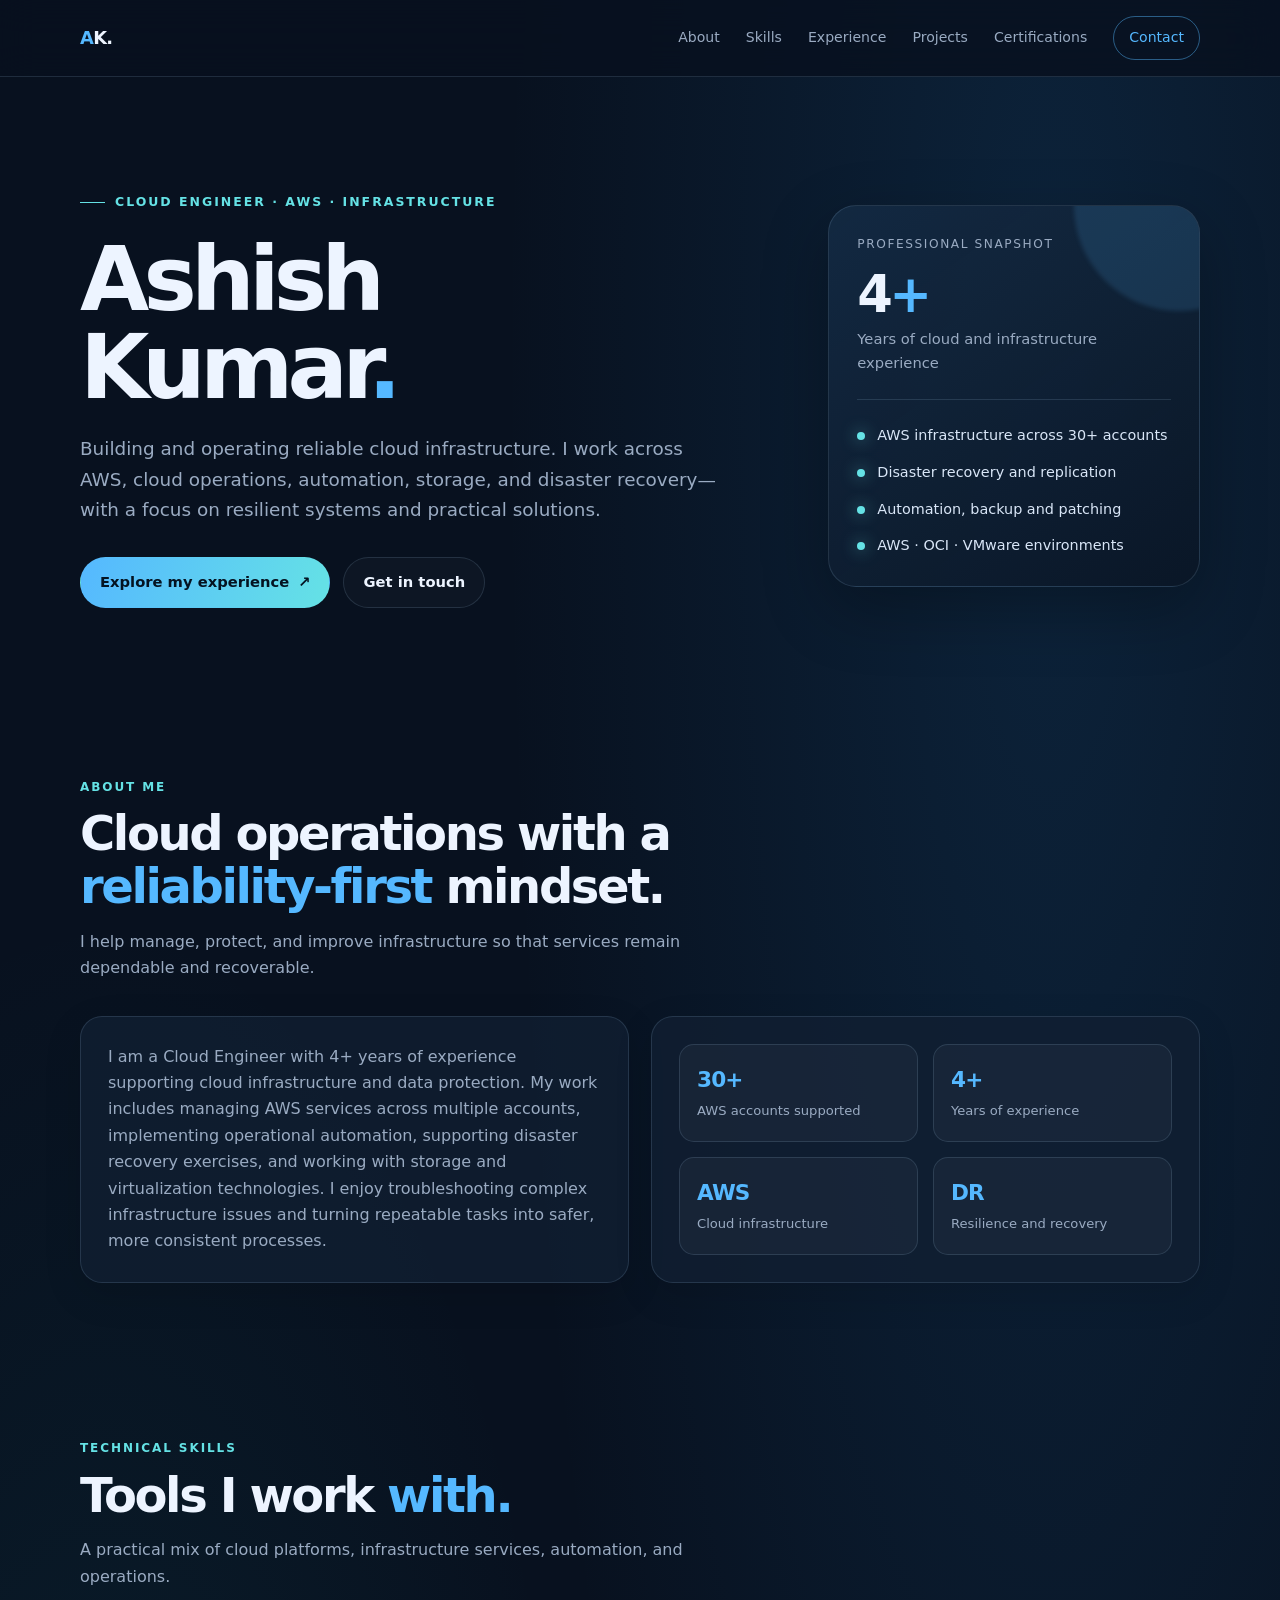
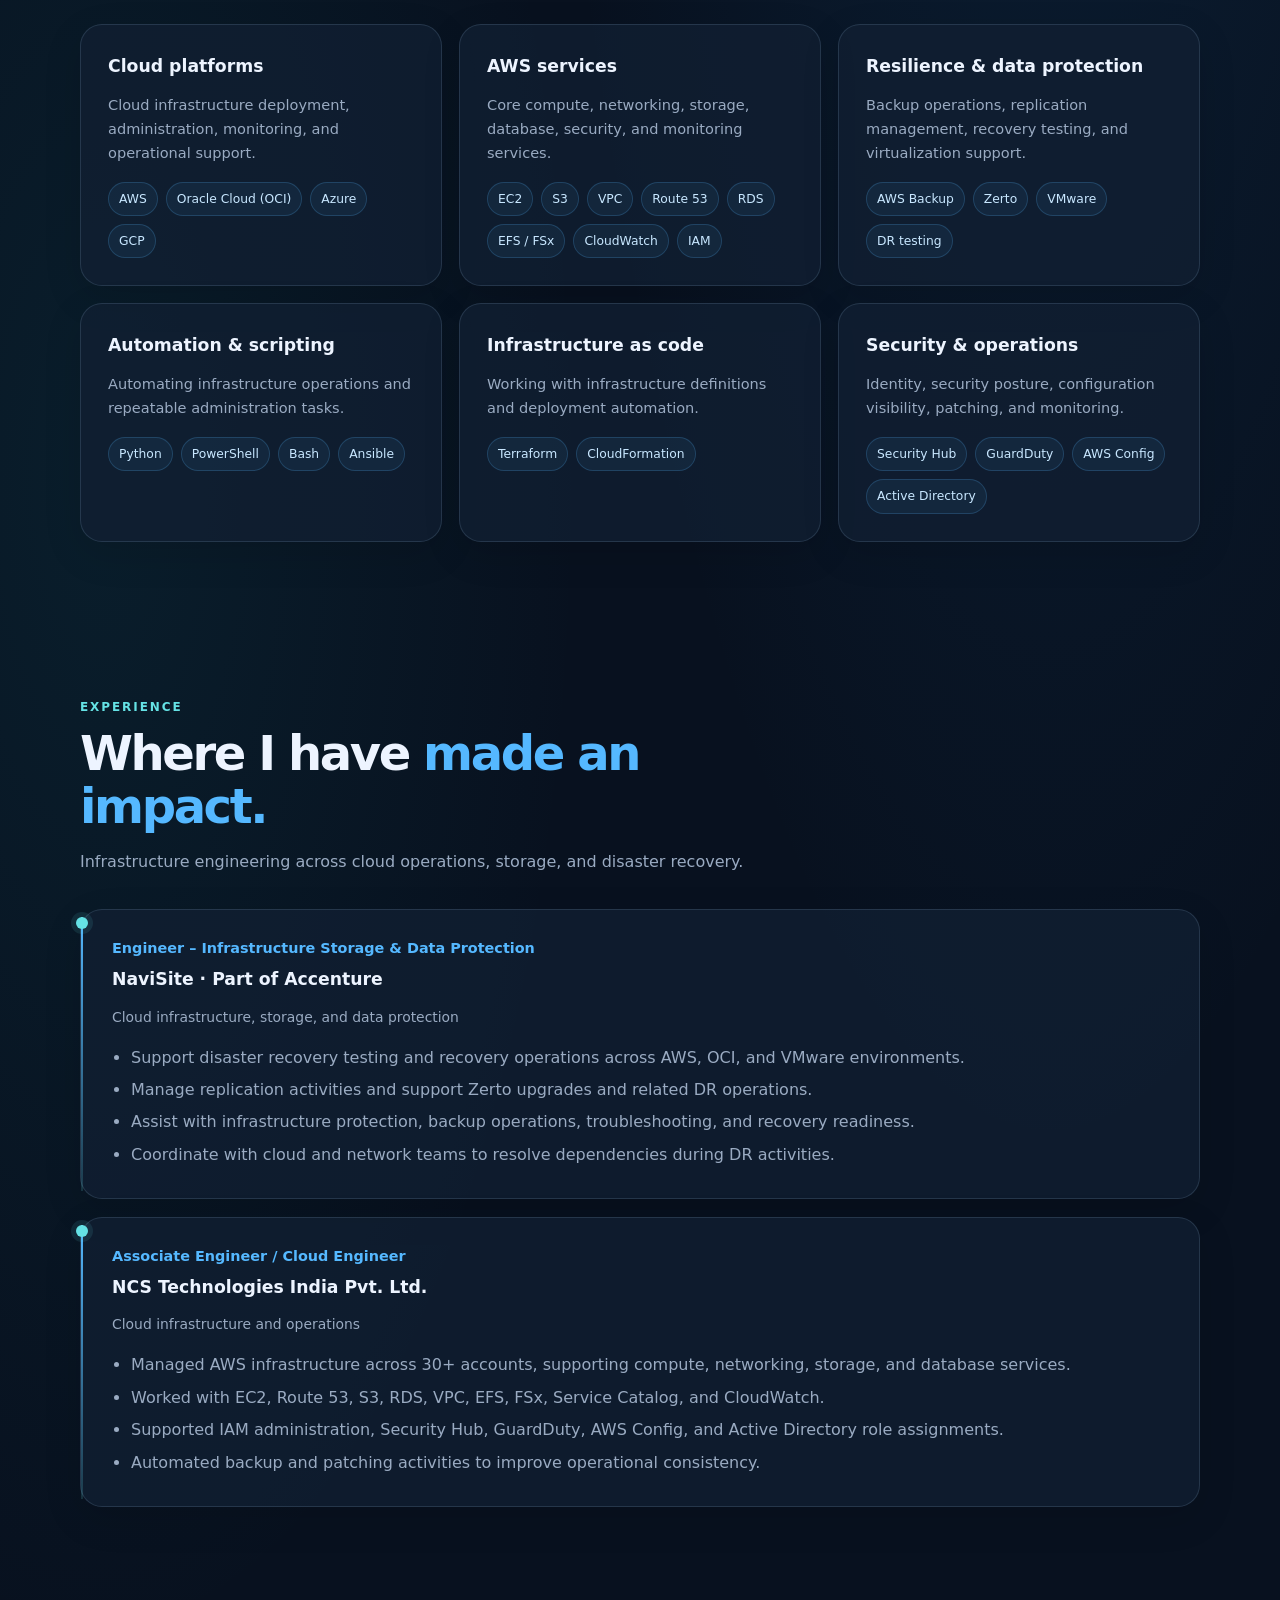
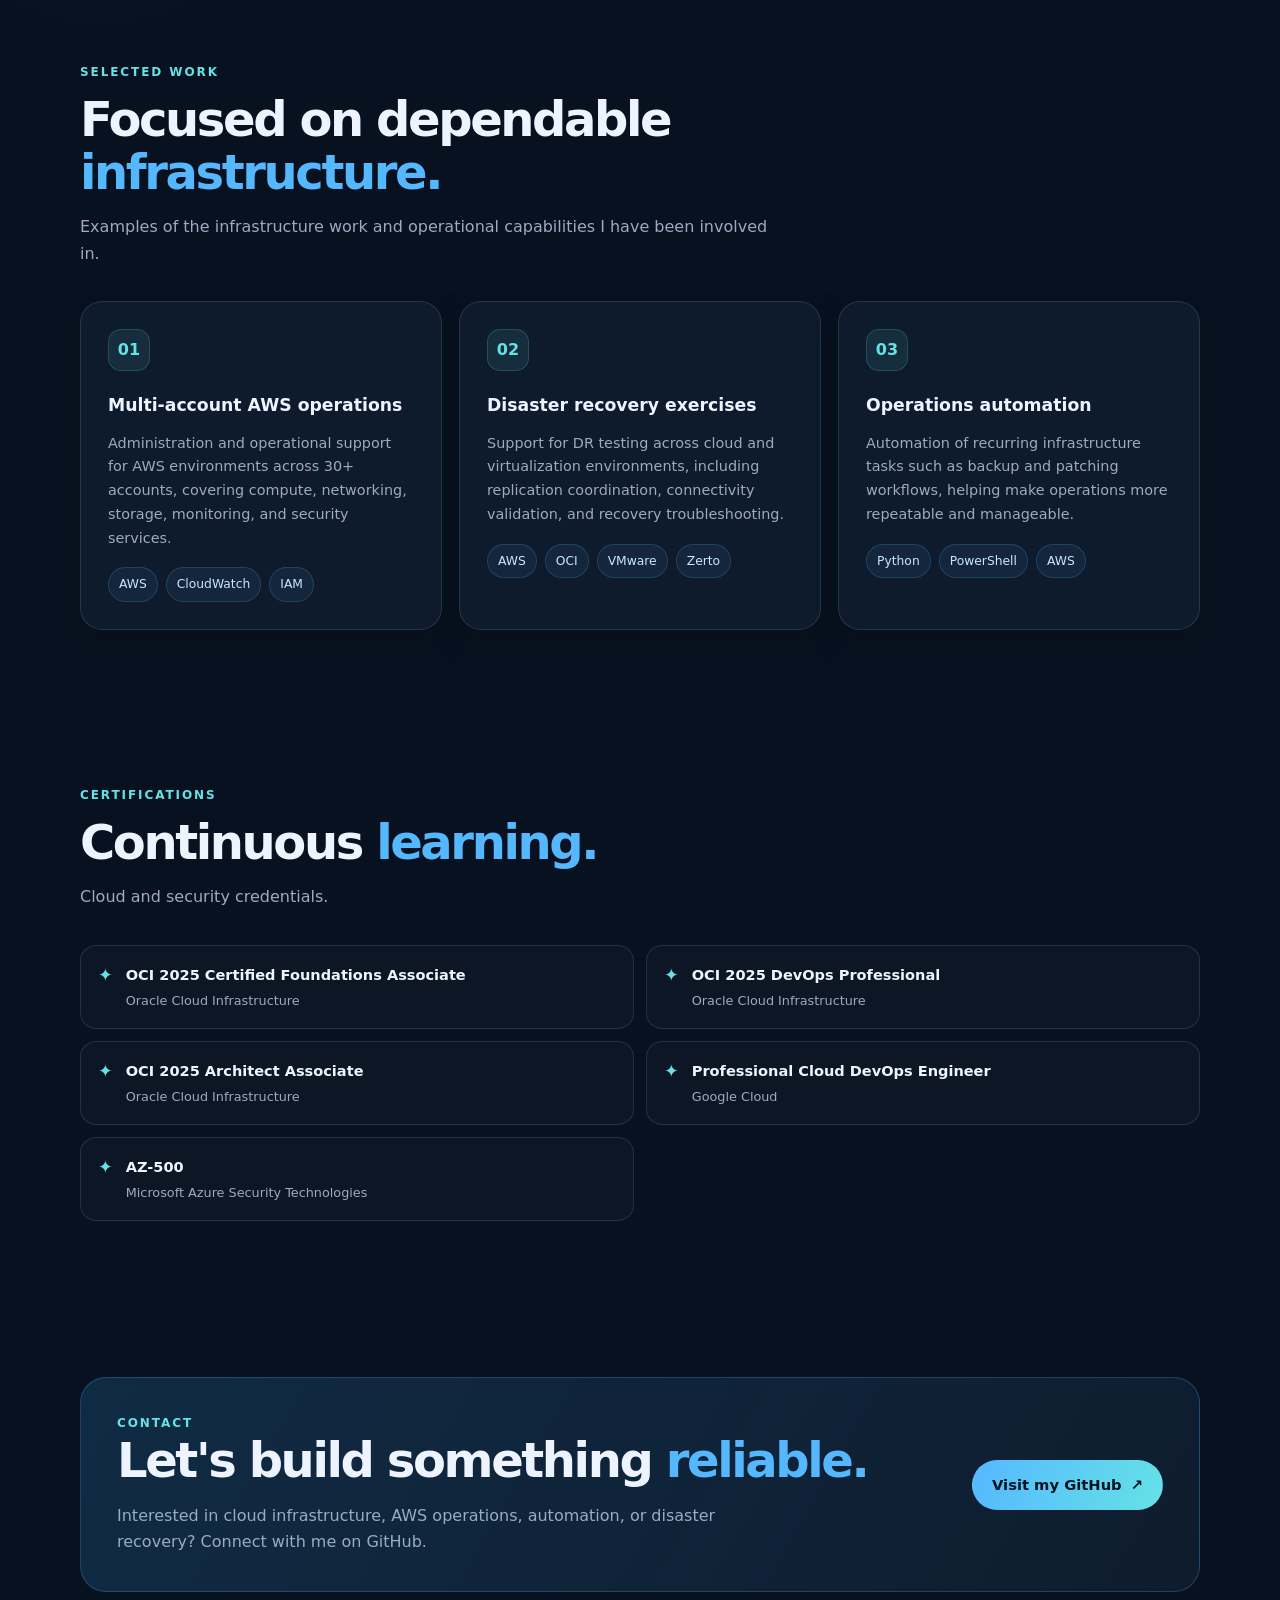
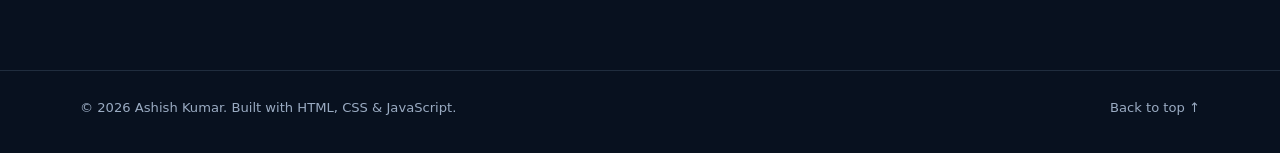
==== index.html @ 68abd3d7 "done" ====
<!DOCTYPE html>
<html lang="en">
<head>
  <meta charset="UTF-8">
  <meta name="viewport" content="width=device-width, initial-scale=1.0">
  <meta name="theme-color" content="#08111f">
  <meta name="description" content="Ashish Kumar — Cloud Engineer specializing in AWS infrastructure, cloud operations, automation, and disaster recovery.">
  <title>Ashish Kumar | Cloud Engineer</title>
  <style>
    :root {
      color-scheme: dark;
      --bg: #08111f;
      --bg-soft: #0d192a;
      --panel: rgba(17, 31, 50, .78);
      --panel-solid: #111f32;
      --text: #edf4ff;
      --muted: #9aabc2;
      --blue: #55b8ff;
      --cyan: #65e2e5;
      --line: rgba(157, 190, 225, .16);
      --shadow: 0 22px 65px rgba(0, 0, 0, .28);
      --radius: 22px;
      --max: 1120px;
    }
    * { box-sizing: border-box; }
    html { scroll-behavior: smooth; scroll-padding-top: 88px; }
    body {
      margin: 0;
      background:
        radial-gradient(ellipse at 82% 8%, rgba(31, 116, 183, .18), transparent 34rem),
        radial-gradient(ellipse at 8% 42%, rgba(23, 159, 171, .09), transparent 30rem),
        var(--bg);
      color: var(--text);
      font-family: Inter, ui-sans-serif, system-ui, -apple-system, BlinkMacSystemFont, "Segoe UI", sans-serif;
      line-height: 1.65;
      -webkit-font-smoothing: antialiased;
    }
    a { color: inherit; text-decoration: none; }
    button { font: inherit; }
    .wrap { width: min(var(--max), calc(100% - 44px)); margin: 0 auto; }
    .site-header {
      position: sticky; top: 0; z-index: 20;
      background: rgba(8, 17, 31, .82);
      border-bottom: 1px solid var(--line);
      backdrop-filter: blur(18px);
    }
    .nav {
      min-height: 76px; display: flex; align-items: center; justify-content: space-between; gap: 24px;
    }
    .brand { color: var(--blue); font-weight: 800; letter-spacing: -.04em; font-size: 1.12rem; }
    .brand span { color: var(--text); }
    .nav-links { display: flex; align-items: center; gap: 26px; }
    .nav-links a { color: var(--muted); font-size: .88rem; transition: color .2s ease; }
    .nav-links a:hover, .nav-links a:focus-visible { color: var(--blue); }
    .nav-cta {
      border: 1px solid rgba(85,184,255,.45); color: var(--blue) !important;
      padding: 9px 15px; border-radius: 999px;
    }
    .menu-toggle {
      display: none; border: 1px solid var(--line); color: var(--text);
      background: var(--panel-solid); border-radius: 10px; padding: 8px 11px; cursor: pointer;
    }
    .hero { padding: 108px 0 92px; min-height: 590px; display: grid; align-items: center; }
    .hero-grid { display: grid; grid-template-columns: 1.3fr .7fr; align-items: center; gap: 58px; }
    .eyebrow {
      display: inline-flex; align-items: center; gap: 10px; color: var(--cyan);
      font-size: .78rem; font-weight: 750; letter-spacing: .16em; text-transform: uppercase;
    }
    .eyebrow::before { content: ""; width: 25px; height: 1px; background: var(--cyan); }
    h1 { font-size: clamp(3.1rem, 7vw, 5.8rem); line-height: .99; letter-spacing: -.065em; margin: 22px 0; }
    h1 .accent, .accent { color: var(--blue); }
    .hero-copy { color: var(--muted); max-width: 650px; font-size: clamp(1rem, 1.8vw, 1.15rem); }
    .hero-actions { display: flex; flex-wrap: wrap; gap: 13px; margin-top: 32px; }
    .btn {
      display: inline-flex; align-items: center; justify-content: center; gap: 9px;
      padding: 12px 19px; border-radius: 999px; font-weight: 700; font-size: .92rem;
      border: 1px solid transparent; transition: transform .2s ease, background .2s ease, border-color .2s ease;
    }
    .btn:hover { transform: translateY(-2px); }
    .btn-primary { color: #041321; background: linear-gradient(110deg, var(--blue), var(--cyan)); }
    .btn-secondary { border-color: var(--line); color: var(--text); background: rgba(255,255,255,.025); }
    .hero-card {
      position: relative; padding: 28px; border: 1px solid var(--line); border-radius: 28px;
      background: linear-gradient(145deg, rgba(20, 42, 67, .92), rgba(10, 22, 37, .88));
      box-shadow: var(--shadow); overflow: hidden;
    }
    .hero-card::before {
      content: ""; position: absolute; width: 210px; height: 210px; border-radius: 50%;
      right: -85px; top: -105px; background: rgba(85,184,255,.14); filter: blur(2px);
    }
    .card-label { color: var(--muted); font-size: .76rem; text-transform: uppercase; letter-spacing: .13em; }
    .stat { font-size: 3.2rem; font-weight: 850; letter-spacing: -.07em; line-height: 1.1; margin: 12px 0 4px; }
    .stat span { color: var(--blue); }
    .hero-card p { color: var(--muted); margin: 0; font-size: .92rem; }
    .mini-divider { height: 1px; background: var(--line); margin: 24px 0; }
    .focus-list { display: grid; gap: 13px; }
    .focus-item { display: flex; align-items: center; gap: 12px; color: #d9e6f7; font-size: .9rem; }
    .dot { width: 8px; height: 8px; border-radius: 50%; background: var(--cyan); box-shadow: 0 0 16px rgba(101,226,229,.65); }
    section { padding: 78px 0; }
    .section-head { max-width: 690px; margin-bottom: 34px; }
    .section-kicker { color: var(--cyan); font-size: .75rem; font-weight: 800; letter-spacing: .16em; text-transform: uppercase; }
    h2 { font-size: clamp(2rem, 4vw, 3rem); line-height: 1.1; letter-spacing: -.05em; margin: 10px 0 14px; }
    .section-head p, .muted { color: var(--muted); }
    .about-grid { display: grid; grid-template-columns: 1fr 1fr; gap: 22px; }
    .panel {
      background: var(--panel); border: 1px solid var(--line); border-radius: var(--radius);
      padding: 27px; box-shadow: 0 12px 38px rgba(0,0,0,.12);
    }
    .panel p { color: var(--muted); margin: 0; }
    .quick-facts { display: grid; grid-template-columns: 1fr 1fr; gap: 15px; }
    .fact { padding: 17px; border-radius: 15px; background: rgba(255,255,255,.035); border: 1px solid var(--line); }
    .fact strong { display: block; color: var(--blue); font-size: 1.35rem; letter-spacing: -.04em; }
    .fact span { color: var(--muted); font-size: .82rem; }
    .skills-grid { display: grid; grid-template-columns: repeat(3, 1fr); gap: 17px; }
    .skill-card h3, .experience-card h3, .project-card h3 { margin: 0 0 12px; font-size: 1.08rem; }
    .skill-card p { margin: 0; color: var(--muted); font-size: .91rem; }
    .tags { display: flex; flex-wrap: wrap; gap: 8px; margin-top: 17px; }
    .tag {
      border: 1px solid rgba(85,184,255,.2); color: #c8e7ff; background: rgba(85,184,255,.07);
      border-radius: 999px; padding: 6px 10px; font-size: .77rem;
    }
    .timeline { display: grid; gap: 18px; }
    .experience-card { position: relative; padding-left: 31px; }
    .experience-card::before {
      content: ""; position: absolute; left: 0; top: 7px; bottom: 7px; width: 2px;
      background: linear-gradient(var(--blue), rgba(101,226,229,.15));
    }
    .experience-card::after {
      content: ""; position: absolute; left: -5px; top: 7px; width: 12px; height: 12px;
      border-radius: 50%; background: var(--cyan); box-shadow: 0 0 0 5px rgba(101,226,229,.1);
    }
    .role { color: var(--blue); font-weight: 700; font-size: .9rem; margin-bottom: 4px; }
    .company { color: var(--muted); font-size: .87rem; margin-bottom: 13px; }
    .experience-card ul { margin: 0; padding-left: 19px; color: var(--muted); }
    .experience-card li { padding: 3px 0; }
    .projects-grid { display: grid; grid-template-columns: repeat(3, 1fr); gap: 17px; }
    .project-mark {
      width: 42px; height: 42px; display: grid; place-items: center; border-radius: 13px;
      color: var(--cyan); background: rgba(101,226,229,.09); border: 1px solid rgba(101,226,229,.18);
      font-weight: 800; margin-bottom: 20px;
    }
    .project-card p { color: var(--muted); font-size: .9rem; margin: 0; }
    .cert-list { display: grid; grid-template-columns: 1fr 1fr; gap: 12px; }
    .cert {
      display: flex; gap: 13px; align-items: flex-start; padding: 17px;
      border: 1px solid var(--line); border-radius: 16px; background: rgba(255,255,255,.025);
    }
    .cert-icon { color: var(--cyan); font-size: 1.1rem; line-height: 1.4; }
    .cert strong { display: block; font-size: .91rem; }
    .cert span { display: block; color: var(--muted); font-size: .8rem; margin-top: 3px; }
    .contact-panel {
      display: flex; align-items: center; justify-content: space-between; gap: 28px;
      padding: 36px; border-radius: 26px; border: 1px solid rgba(85,184,255,.24);
      background: linear-gradient(120deg, rgba(23,65,99,.55), rgba(17,31,50,.8));
    }
    .contact-panel h2 { margin-top: 0; }
    .contact-panel p { color: var(--muted); margin-bottom: 0; max-width: 600px; }
    footer { padding: 26px 0 34px; color: var(--muted); font-size: .82rem; border-top: 1px solid var(--line); }
    .footer-inner { display: flex; justify-content: space-between; gap: 16px; flex-wrap: wrap; }
    .fade-up { opacity: 0; transform: translateY(16px); transition: opacity .65s ease, transform .65s ease; }
    .fade-up.visible { opacity: 1; transform: translateY(0); }
    @media (max-width: 850px) {
      .hero-grid { grid-template-columns: 1fr; gap: 35px; }
      .hero { padding: 75px 0; }
      .hero-card { max-width: 520px; }
      .skills-grid, .projects-grid { grid-template-columns: 1fr 1fr; }
    }
    @media (max-width: 650px) {
      .wrap { width: min(100% - 32px, var(--max)); }
      .nav { min-height: 68px; }
      .menu-toggle { display: inline-flex; }
      .nav-links {
        display: none; position: absolute; top: 68px; left: 0; right: 0; padding: 18px 22px 22px;
        background: #0b1727; border-bottom: 1px solid var(--line); flex-direction: column; align-items: stretch; gap: 15px;
      }
      .nav-links.open { display: flex; }
      .nav-links a { padding: 5px 0; }
      h1 { font-size: clamp(2.8rem, 14vw, 4.5rem); }
      section { padding: 58px 0; }
      .about-grid, .skills-grid, .projects-grid, .cert-list { grid-template-columns: 1fr; }
      .quick-facts { grid-template-columns: 1fr 1fr; }
      .contact-panel { align-items: flex-start; flex-direction: column; padding: 26px; }
    }
    @media (prefers-reduced-motion: reduce) {
      html { scroll-behavior: auto; }
      *, *::before, *::after { transition-duration: .01ms !important; animation-duration: .01ms !important; }
      .fade-up { opacity: 1; transform: none; }
    }
  </style>
</head>
<body>
  <header class="site-header">
    <div class="wrap nav">
      <a class="brand" href="#home" aria-label="Ashish Kumar home">A<span>K.</span></a>
      <button class="menu-toggle" type="button" aria-label="Open navigation" aria-expanded="false">Menu</button>
      <nav class="nav-links" aria-label="Main navigation">
        <a href="#about">About</a>
        <a href="#skills">Skills</a>
        <a href="#experience">Experience</a>
        <a href="#projects">Projects</a>
        <a href="#certifications">Certifications</a>
        <a class="nav-cta" href="#contact">Contact</a>
      </nav>
    </div>
  </header>

  <main>
    <section class="hero" id="home">
      <div class="wrap hero-grid">
        <div class="fade-up">
          <div class="eyebrow">Cloud Engineer · AWS · Infrastructure</div>
          <h1>Ashish<br>Kumar<span class="accent">.</span></h1>
          <p class="hero-copy">
            Building and operating reliable cloud infrastructure. I work across AWS, cloud operations,
            automation, storage, and disaster recovery—with a focus on resilient systems and practical solutions.
          </p>
          <div class="hero-actions">
            <a class="btn btn-primary" href="#experience">Explore my experience <span aria-hidden="true">↗</span></a>
            <a class="btn btn-secondary" href="#contact">Get in touch</a>
          </div>
        </div>
        <aside class="hero-card fade-up" aria-label="Professional overview">
          <div class="card-label">Professional snapshot</div>
          <div class="stat">4<span>+</span></div>
          <p>Years of cloud and infrastructure experience</p>
          <div class="mini-divider"></div>
          <div class="focus-list">
            <div class="focus-item"><span class="dot"></span> AWS infrastructure across 30+ accounts</div>
            <div class="focus-item"><span class="dot"></span> Disaster recovery and replication</div>
            <div class="focus-item"><span class="dot"></span> Automation, backup and patching</div>
            <div class="focus-item"><span class="dot"></span> AWS · OCI · VMware environments</div>
          </div>
        </aside>
      </div>
    </section>

    <section id="about">
      <div class="wrap">
        <div class="section-head fade-up">
          <div class="section-kicker">About me</div>
          <h2>Cloud operations with a <span class="accent">reliability-first</span> mindset.</h2>
          <p>I help manage, protect, and improve infrastructure so that services remain dependable and recoverable.</p>
        </div>
        <div class="about-grid">
          <div class="panel fade-up">
            <p>
              I am a Cloud Engineer with 4+ years of experience supporting cloud infrastructure and data protection.
              My work includes managing AWS services across multiple accounts, implementing operational automation,
              supporting disaster recovery exercises, and working with storage and virtualization technologies.
              I enjoy troubleshooting complex infrastructure issues and turning repeatable tasks into safer,
              more consistent processes.
            </p>
          </div>
          <div class="panel quick-facts fade-up">
            <div class="fact"><strong>30+</strong><span>AWS accounts supported</span></div>
            <div class="fact"><strong>4+</strong><span>Years of experience</span></div>
            <div class="fact"><strong>AWS</strong><span>Cloud infrastructure</span></div>
            <div class="fact"><strong>DR</strong><span>Resilience and recovery</span></div>
          </div>
        </div>
      </div>
    </section>

    <section id="skills">
      <div class="wrap">
        <div class="section-head fade-up">
          <div class="section-kicker">Technical skills</div>
          <h2>Tools I work <span class="accent">with.</span></h2>
          <p>A practical mix of cloud platforms, infrastructure services, automation, and operations.</p>
        </div>
        <div class="skills-grid">
          <article class="panel skill-card fade-up">
            <h3>Cloud platforms</h3>
            <p>Cloud infrastructure deployment, administration, monitoring, and operational support.</p>
            <div class="tags"><span class="tag">AWS</span><span class="tag">Oracle Cloud (OCI)</span><span class="tag">Azure</span><span class="tag">GCP</span></div>
          </article>
          <article class="panel skill-card fade-up">
            <h3>AWS services</h3>
            <p>Core compute, networking, storage, database, security, and monitoring services.</p>
            <div class="tags"><span class="tag">EC2</span><span class="tag">S3</span><span class="tag">VPC</span><span class="tag">Route 53</span><span class="tag">RDS</span><span class="tag">EFS / FSx</span><span class="tag">CloudWatch</span><span class="tag">IAM</span></div>
          </article>
          <article class="panel skill-card fade-up">
            <h3>Resilience & data protection</h3>
            <p>Backup operations, replication management, recovery testing, and virtualization support.</p>
            <div class="tags"><span class="tag">AWS Backup</span><span class="tag">Zerto</span><span class="tag">VMware</span><span class="tag">DR testing</span></div>
          </article>
          <article class="panel skill-card fade-up">
            <h3>Automation & scripting</h3>
            <p>Automating infrastructure operations and repeatable administration tasks.</p>
            <div class="tags"><span class="tag">Python</span><span class="tag">PowerShell</span><span class="tag">Bash</span><span class="tag">Ansible</span></div>
          </article>
          <article class="panel skill-card fade-up">
            <h3>Infrastructure as code</h3>
            <p>Working with infrastructure definitions and deployment automation.</p>
            <div class="tags"><span class="tag">Terraform</span><span class="tag">CloudFormation</span></div>
          </article>
          <article class="panel skill-card fade-up">
            <h3>Security & operations</h3>
            <p>Identity, security posture, configuration visibility, patching, and monitoring.</p>
            <div class="tags"><span class="tag">Security Hub</span><span class="tag">GuardDuty</span><span class="tag">AWS Config</span><span class="tag">Active Directory</span></div>
          </article>
        </div>
      </div>
    </section>

    <section id="experience">
      <div class="wrap">
        <div class="section-head fade-up">
          <div class="section-kicker">Experience</div>
          <h2>Where I have <span class="accent">made an impact.</span></h2>
          <p>Infrastructure engineering across cloud operations, storage, and disaster recovery.</p>
        </div>
        <div class="timeline">
          <article class="panel experience-card fade-up">
            <div class="role">Engineer – Infrastructure Storage & Data Protection</div>
            <h3>NaviSite · Part of Accenture</h3>
            <div class="company">Cloud infrastructure, storage, and data protection</div>
            <ul>
              <li>Support disaster recovery testing and recovery operations across AWS, OCI, and VMware environments.</li>
              <li>Manage replication activities and support Zerto upgrades and related DR operations.</li>
              <li>Assist with infrastructure protection, backup operations, troubleshooting, and recovery readiness.</li>
              <li>Coordinate with cloud and network teams to resolve dependencies during DR activities.</li>
            </ul>
          </article>
          <article class="panel experience-card fade-up">
            <div class="role">Associate Engineer / Cloud Engineer</div>
            <h3>NCS Technologies India Pvt. Ltd.</h3>
            <div class="company">Cloud infrastructure and operations</div>
            <ul>
              <li>Managed AWS infrastructure across 30+ accounts, supporting compute, networking, storage, and database services.</li>
              <li>Worked with EC2, Route 53, S3, RDS, VPC, EFS, FSx, Service Catalog, and CloudWatch.</li>
              <li>Supported IAM administration, Security Hub, GuardDuty, AWS Config, and Active Directory role assignments.</li>
              <li>Automated backup and patching activities to improve operational consistency.</li>
            </ul>
          </article>
        </div>
      </div>
    </section>

    <section id="projects">
      <div class="wrap">
        <div class="section-head fade-up">
          <div class="section-kicker">Selected work</div>
          <h2>Focused on dependable <span class="accent">infrastructure.</span></h2>
          <p>Examples of the infrastructure work and operational capabilities I have been involved in.</p>
        </div>
        <div class="projects-grid">
          <article class="panel project-card fade-up">
            <div class="project-mark">01</div>
            <h3>Multi-account AWS operations</h3>
            <p>Administration and operational support for AWS environments across 30+ accounts, covering compute, networking, storage, monitoring, and security services.</p>
            <div class="tags"><span class="tag">AWS</span><span class="tag">CloudWatch</span><span class="tag">IAM</span></div>
          </article>
          <article class="panel project-card fade-up">
            <div class="project-mark">02</div>
            <h3>Disaster recovery exercises</h3>
            <p>Support for DR testing across cloud and virtualization environments, including replication coordination, connectivity validation, and recovery troubleshooting.</p>
            <div class="tags"><span class="tag">AWS</span><span class="tag">OCI</span><span class="tag">VMware</span><span class="tag">Zerto</span></div>
          </article>
          <article class="panel project-card fade-up">
            <div class="project-mark">03</div>
            <h3>Operations automation</h3>
            <p>Automation of recurring infrastructure tasks such as backup and patching workflows, helping make operations more repeatable and manageable.</p>
            <div class="tags"><span class="tag">Python</span><span class="tag">PowerShell</span><span class="tag">AWS</span></div>
          </article>
        </div>
      </div>
    </section>

    <section id="certifications">
      <div class="wrap">
        <div class="section-head fade-up">
          <div class="section-kicker">Certifications</div>
          <h2>Continuous <span class="accent">learning.</span></h2>
          <p>Cloud and security credentials.</p>
        </div>
        <div class="cert-list">
          <div class="cert fade-up"><div class="cert-icon">✦</div><div><strong>OCI 2025 Certified Foundations Associate</strong><span>Oracle Cloud Infrastructure</span></div></div>
          <div class="cert fade-up"><div class="cert-icon">✦</div><div><strong>OCI 2025 DevOps Professional</strong><span>Oracle Cloud Infrastructure</span></div></div>
          <div class="cert fade-up"><div class="cert-icon">✦</div><div><strong>OCI 2025 Architect Associate</strong><span>Oracle Cloud Infrastructure</span></div></div>
          <div class="cert fade-up"><div class="cert-icon">✦</div><div><strong>Professional Cloud DevOps Engineer</strong><span>Google Cloud</span></div></div>
          <div class="cert fade-up"><div class="cert-icon">✦</div><div><strong>AZ-500</strong><span>Microsoft Azure Security Technologies</span></div></div>
        </div>
      </div>
    </section>

    <section id="contact">
      <div class="wrap">
        <div class="contact-panel fade-up">
          <div>
            <div class="section-kicker">Contact</div>
            <h2>Let's build something <span class="accent">reliable.</span></h2>
            <p>Interested in cloud infrastructure, AWS operations, automation, or disaster recovery? Connect with me on GitHub.</p>
          </div>
          <a class="btn btn-primary" href="https://github.com/Strikeransh" target="_blank" rel="noopener noreferrer">Visit my GitHub <span aria-hidden="true">↗</span></a>
        </div>
      </div>
    </section>
  </main>

  <footer>
    <div class="wrap footer-inner">
      <span>© <span id="year"></span> Ashish Kumar. Built with HTML, CSS & JavaScript.</span>
      <a href="#home">Back to top ↑</a>
    </div>
  </footer>

  <script>
    const menuButton = document.querySelector('.menu-toggle');
    const navLinks = document.querySelector('.nav-links');

    menuButton.addEventListener('click', () => {
      const isOpen = navLinks.classList.toggle('open');
      menuButton.setAttribute('aria-expanded', String(isOpen));
      menuButton.textContent = isOpen ? 'Close' : 'Menu';
    });

    navLinks.querySelectorAll('a').forEach(link => {
      link.addEventListener('click', () => {
        navLinks.classList.remove('open');
        menuButton.setAttribute('aria-expanded', 'false');
        menuButton.textContent = 'Menu';
      });
    });

    document.getElementById('year').textContent = new Date().getFullYear();

    const observer = new IntersectionObserver(entries => {
      entries.forEach(entry => {
        if (entry.isIntersecting) {
          entry.target.classList.add('visible');
          observer.unobserve(entry.target);
        }
      });
    }, { threshold: 0.12 });

    document.querySelectorAll('.fade-up').forEach(element => observer.observe(element));
  </script>
</body>
</html>
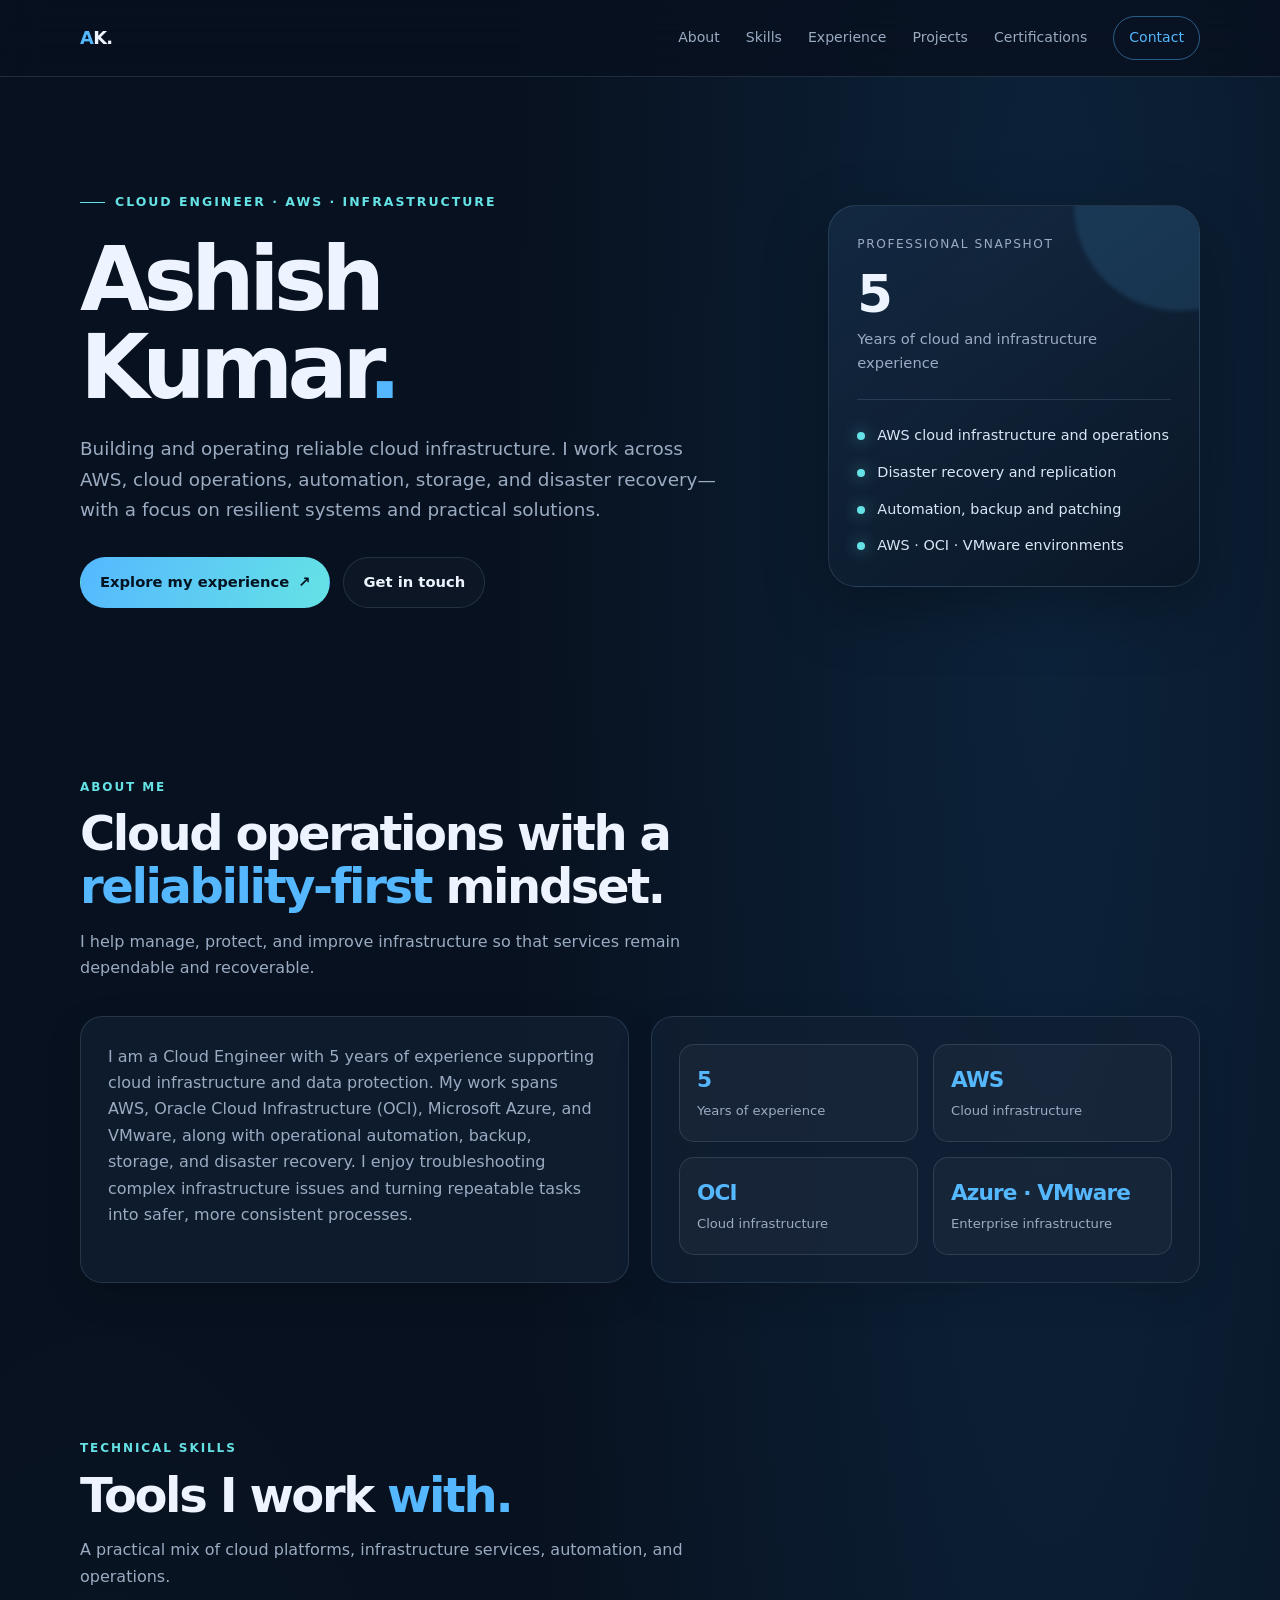
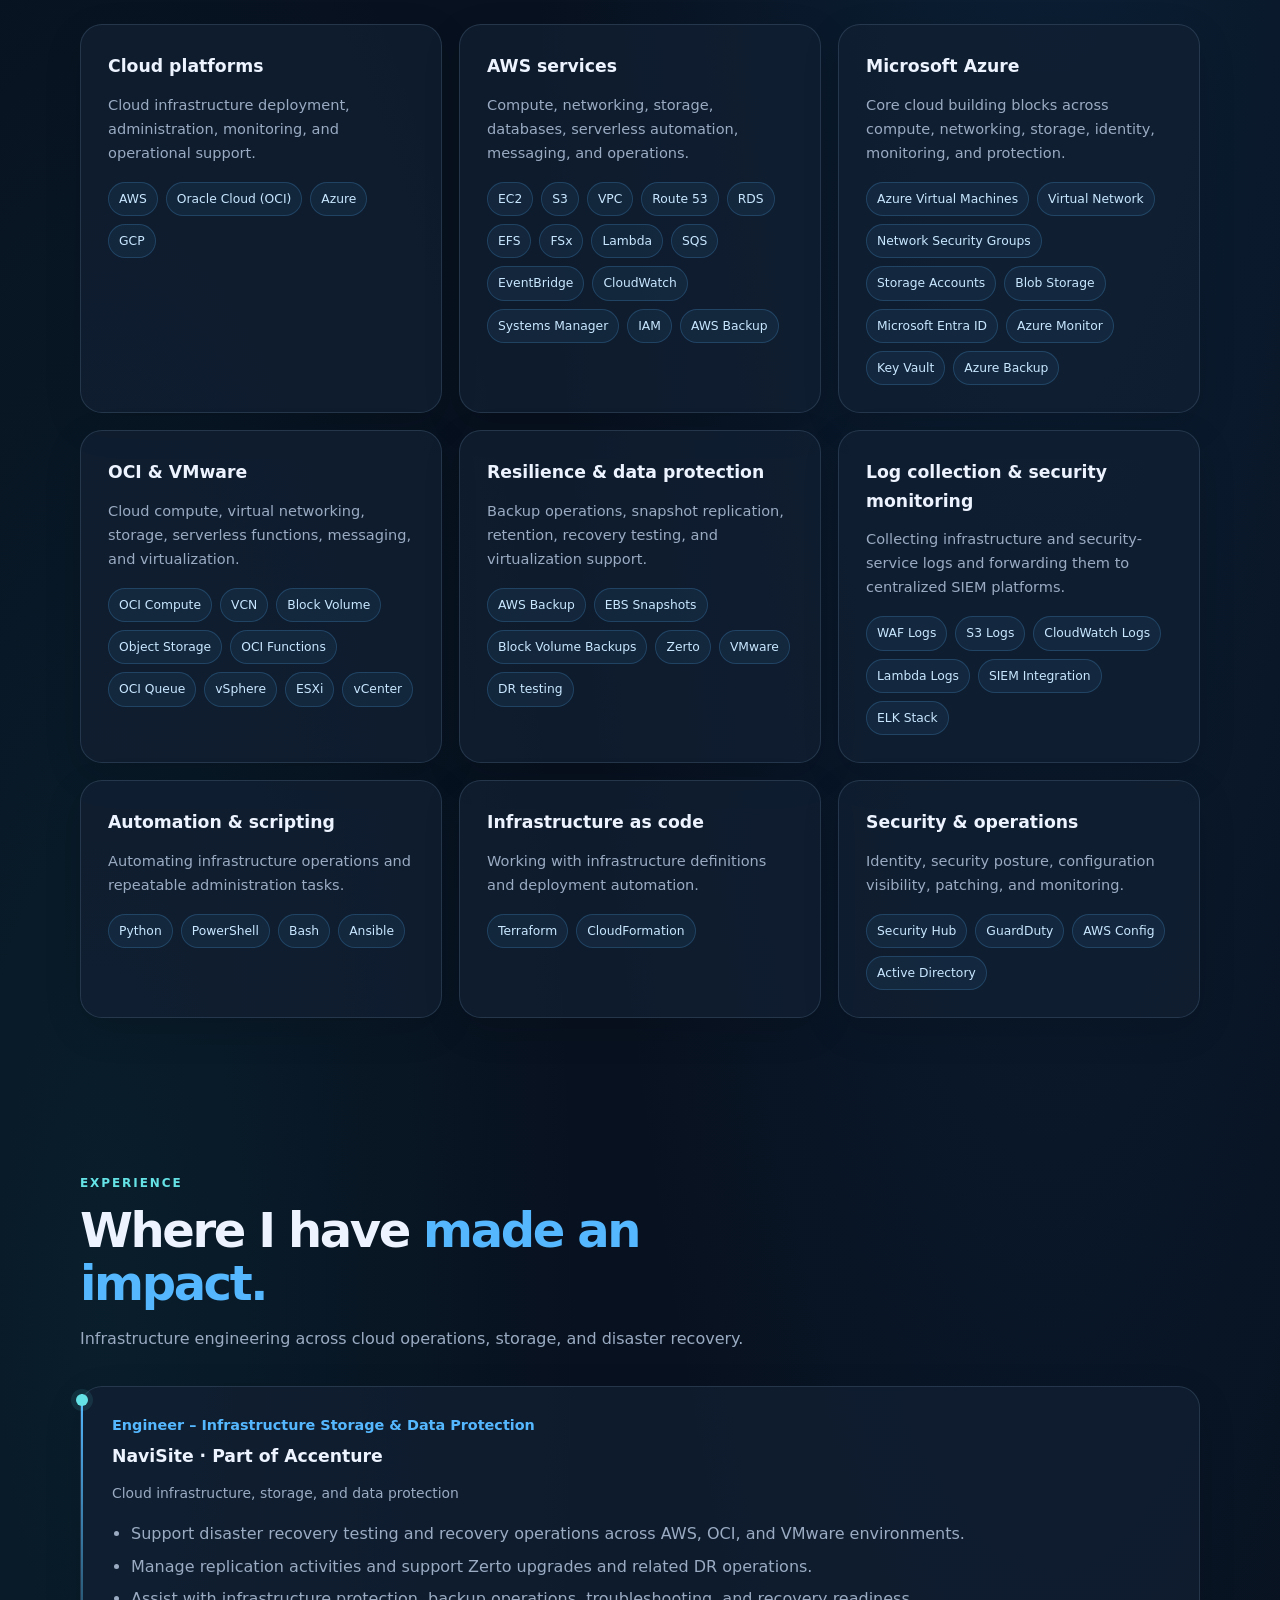
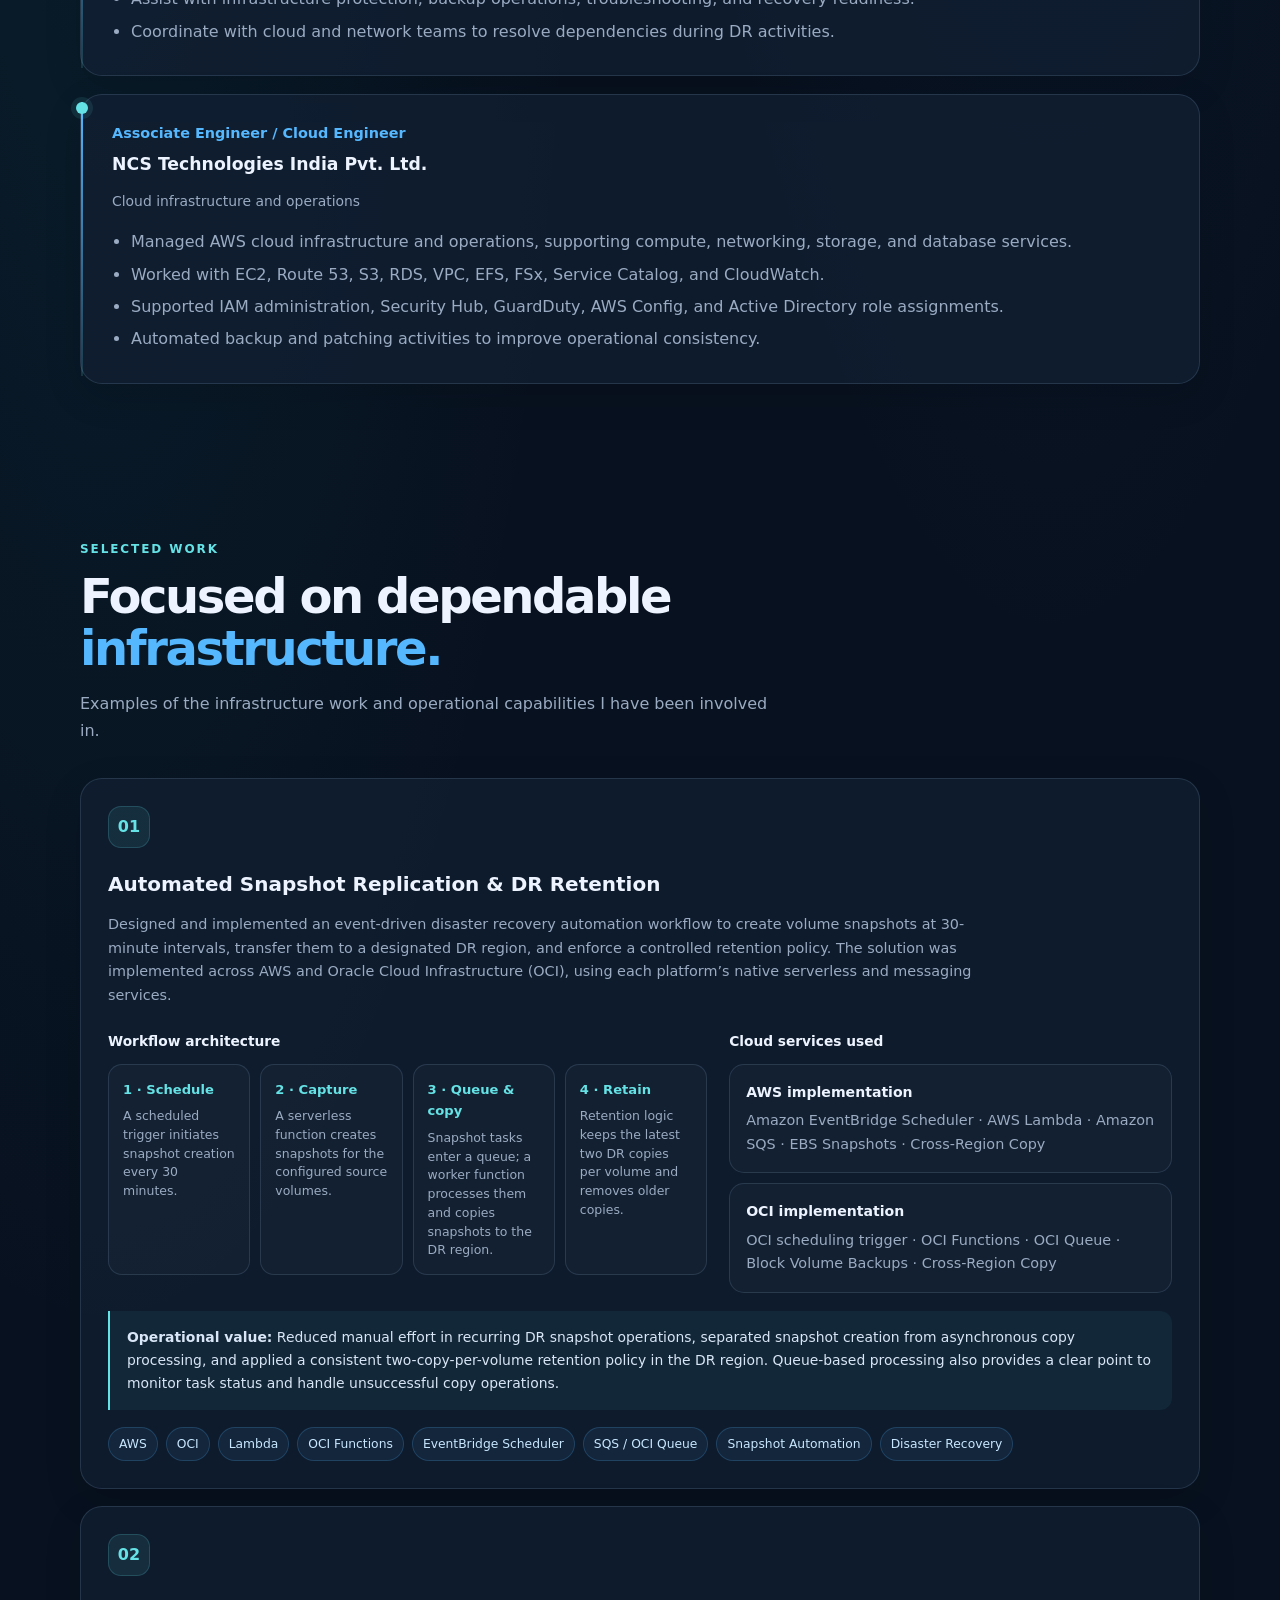
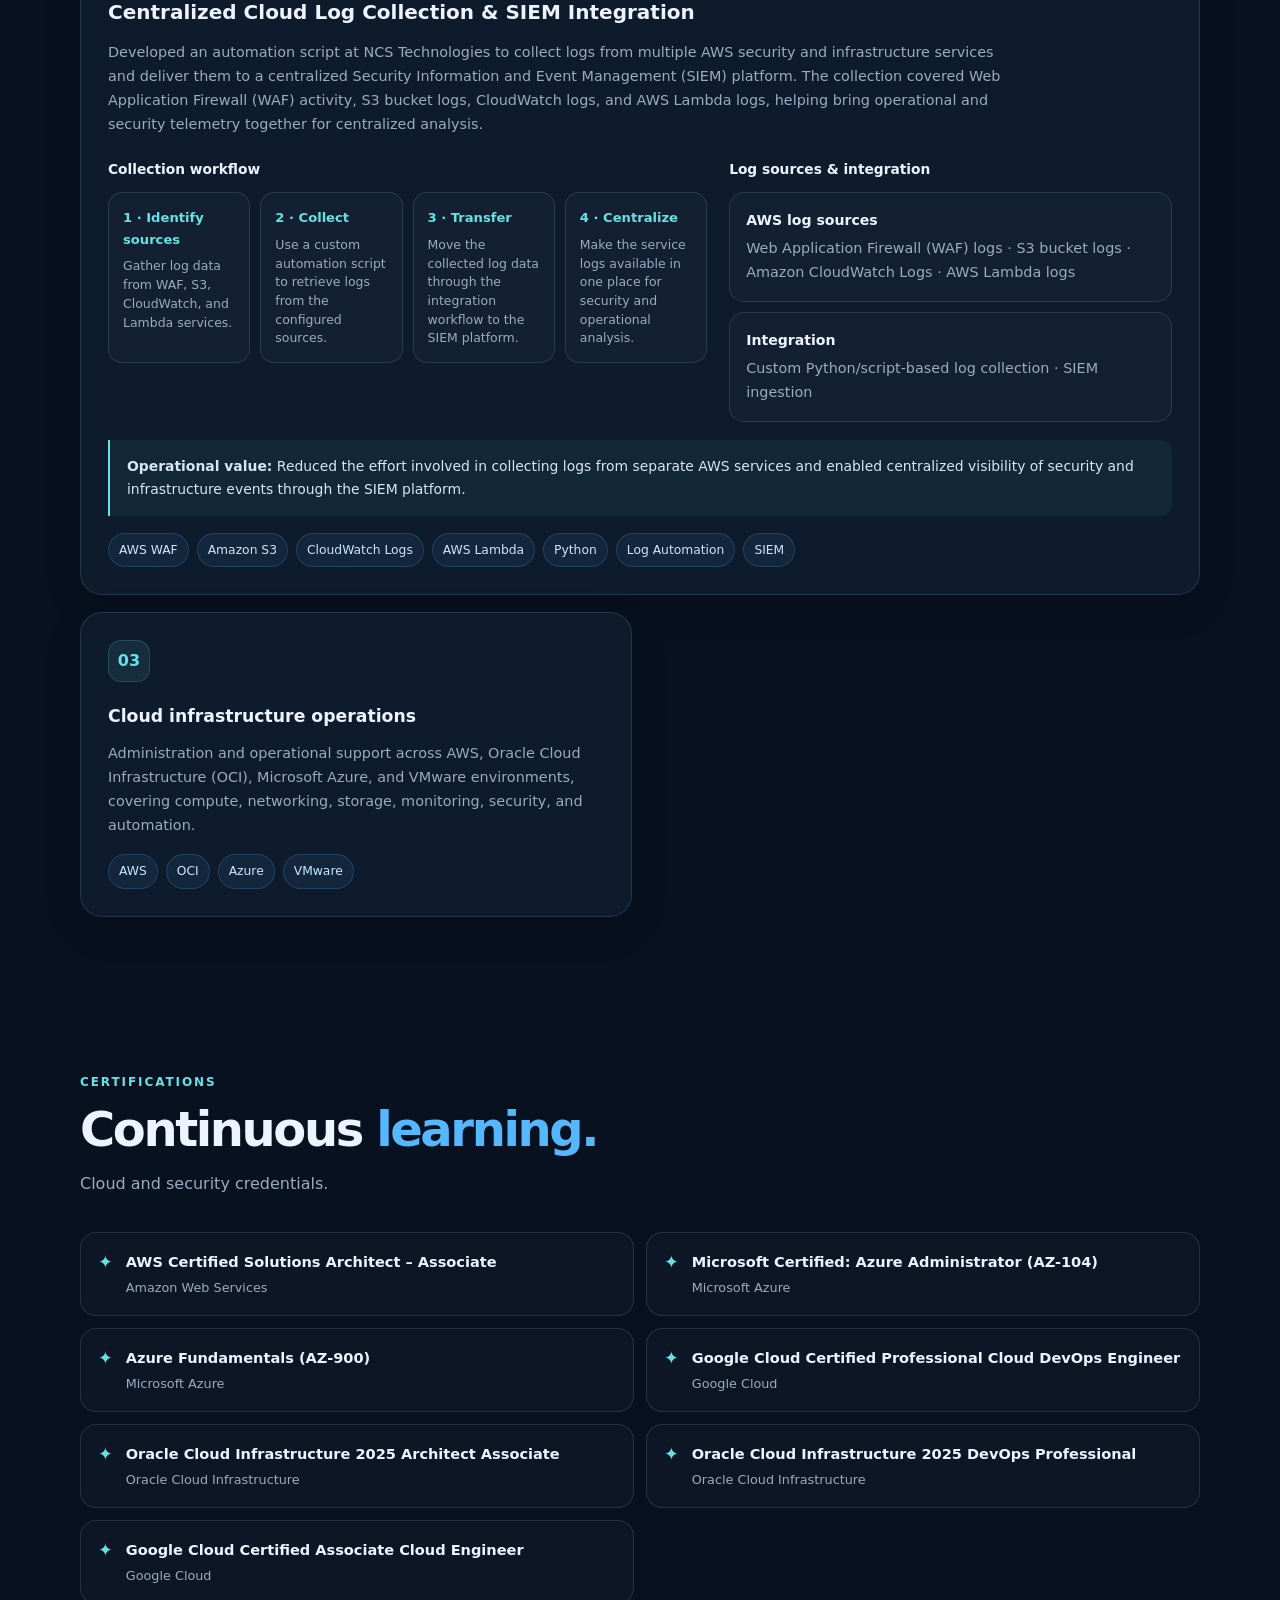
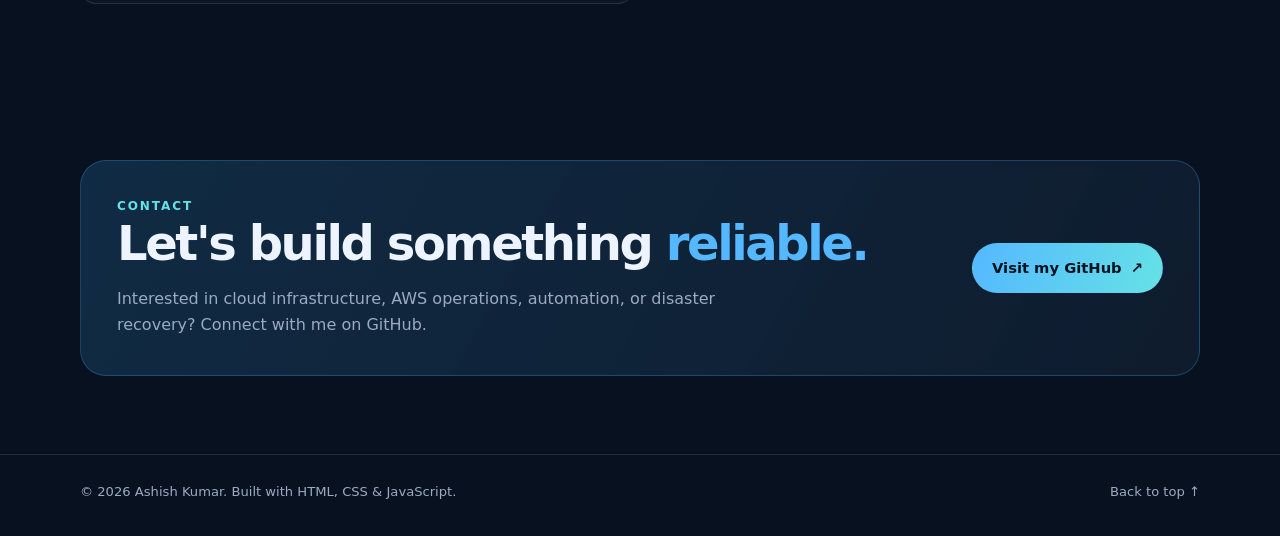
==== commit 0bde720f: "modified:   index.html" ====
--- a/index.html
+++ b/index.html
@@ -4,7 +4,7 @@
   <meta charset="UTF-8">
   <meta name="viewport" content="width=device-width, initial-scale=1.0">
   <meta name="theme-color" content="#08111f">
-  <meta name="description" content="Ashish Kumar — Cloud Engineer specializing in AWS infrastructure, cloud operations, automation, and disaster recovery.">
+  <meta name="description" content="Ashish Kumar — Cloud Engineer specializing in AWS, Azure, OCI, VMware, infrastructure automation, centralized logging, and disaster recovery.">
   <title>Ashish Kumar | Cloud Engineer</title>
   <style>
     :root {
@@ -133,7 +133,21 @@
     .company { color: var(--muted); font-size: .87rem; margin-bottom: 13px; }
     .experience-card ul { margin: 0; padding-left: 19px; color: var(--muted); }
     .experience-card li { padding: 3px 0; }
-    .projects-grid { display: grid; grid-template-columns: repeat(3, 1fr); gap: 17px; }
+    .projects-grid { display: grid; grid-template-columns: repeat(2, 1fr); gap: 17px; }
+    .project-feature { grid-column: 1 / -1; }
+    .project-feature .project-intro { max-width: 900px; }
+    .project-feature h3 { font-size: 1.25rem; }
+    .project-details { display: grid; grid-template-columns: 1.15fr .85fr; gap: 22px; margin-top: 22px; }
+    .project-subhead { color: var(--text); font-size: .86rem; font-weight: 800; margin: 0 0 11px; }
+    .workflow { display: grid; grid-template-columns: repeat(4, 1fr); gap: 10px; }
+    .workflow-step { position: relative; min-height: 118px; padding: 14px; border-radius: 14px; border: 1px solid var(--line); background: rgba(255,255,255,.025); }
+    .workflow-step strong { display: block; color: var(--cyan); font-size: .82rem; margin-bottom: 7px; }
+    .workflow-step span { display: block; color: var(--muted); font-size: .78rem; line-height: 1.5; }
+    .platform-box { padding: 16px; border: 1px solid var(--line); border-radius: 15px; background: rgba(255,255,255,.025); }
+    .platform-box + .platform-box { margin-top: 10px; }
+    .platform-box strong { display: block; margin-bottom: 5px; font-size: .88rem; }
+    .platform-box p { margin: 0; color: var(--muted); font-size: .82rem; }
+    .project-outcome { margin-top: 18px; padding: 15px 17px; border-left: 2px solid var(--cyan); border-radius: 0 12px 12px 0; background: rgba(101,226,229,.055); color: #d9e6f7; font-size: .87rem; }
     .project-mark {
       width: 42px; height: 42px; display: grid; place-items: center; border-radius: 13px;
       color: var(--cyan); background: rgba(101,226,229,.09); border: 1px solid rgba(101,226,229,.18);
@@ -164,6 +178,8 @@
       .hero { padding: 75px 0; }
       .hero-card { max-width: 520px; }
       .skills-grid, .projects-grid { grid-template-columns: 1fr 1fr; }
+      .project-details { grid-template-columns: 1fr; }
+      .workflow { grid-template-columns: 1fr 1fr; }
     }
     @media (max-width: 650px) {
       .wrap { width: min(100% - 32px, var(--max)); }
@@ -178,6 +194,8 @@
       h1 { font-size: clamp(2.8rem, 14vw, 4.5rem); }
       section { padding: 58px 0; }
       .about-grid, .skills-grid, .projects-grid, .cert-list { grid-template-columns: 1fr; }
+      .project-feature { grid-column: auto; }
+      .workflow { grid-template-columns: 1fr; }
       .quick-facts { grid-template-columns: 1fr 1fr; }
       .contact-panel { align-items: flex-start; flex-direction: column; padding: 26px; }
     }
@@ -221,11 +239,11 @@
         </div>
         <aside class="hero-card fade-up" aria-label="Professional overview">
           <div class="card-label">Professional snapshot</div>
-          <div class="stat">4<span>+</span></div>
+          <div class="stat">5</div>
           <p>Years of cloud and infrastructure experience</p>
           <div class="mini-divider"></div>
           <div class="focus-list">
-            <div class="focus-item"><span class="dot"></span> AWS infrastructure across 30+ accounts</div>
+            <div class="focus-item"><span class="dot"></span> AWS cloud infrastructure and operations</div>
             <div class="focus-item"><span class="dot"></span> Disaster recovery and replication</div>
             <div class="focus-item"><span class="dot"></span> Automation, backup and patching</div>
             <div class="focus-item"><span class="dot"></span> AWS · OCI · VMware environments</div>
@@ -244,18 +262,18 @@
         <div class="about-grid">
           <div class="panel fade-up">
             <p>
-              I am a Cloud Engineer with 4+ years of experience supporting cloud infrastructure and data protection.
-              My work includes managing AWS services across multiple accounts, implementing operational automation,
-              supporting disaster recovery exercises, and working with storage and virtualization technologies.
+              I am a Cloud Engineer with 5 years of experience supporting cloud infrastructure and data protection.
+              My work spans AWS, Oracle Cloud Infrastructure (OCI), Microsoft Azure, and VMware, along with
+              operational automation, backup, storage, and disaster recovery.
               I enjoy troubleshooting complex infrastructure issues and turning repeatable tasks into safer,
               more consistent processes.
             </p>
           </div>
           <div class="panel quick-facts fade-up">
-            <div class="fact"><strong>30+</strong><span>AWS accounts supported</span></div>
-            <div class="fact"><strong>4+</strong><span>Years of experience</span></div>
+            <div class="fact"><strong>5</strong><span>Years of experience</span></div>
             <div class="fact"><strong>AWS</strong><span>Cloud infrastructure</span></div>
-            <div class="fact"><strong>DR</strong><span>Resilience and recovery</span></div>
+            <div class="fact"><strong>OCI</strong><span>Cloud infrastructure</span></div>
+            <div class="fact"><strong>Azure · VMware</strong><span>Enterprise infrastructure</span></div>
           </div>
         </div>
       </div>
@@ -276,13 +294,28 @@
           </article>
           <article class="panel skill-card fade-up">
             <h3>AWS services</h3>
-            <p>Core compute, networking, storage, database, security, and monitoring services.</p>
-            <div class="tags"><span class="tag">EC2</span><span class="tag">S3</span><span class="tag">VPC</span><span class="tag">Route 53</span><span class="tag">RDS</span><span class="tag">EFS / FSx</span><span class="tag">CloudWatch</span><span class="tag">IAM</span></div>
+            <p>Compute, networking, storage, databases, serverless automation, messaging, and operations.</p>
+            <div class="tags"><span class="tag">EC2</span><span class="tag">S3</span><span class="tag">VPC</span><span class="tag">Route 53</span><span class="tag">RDS</span><span class="tag">EFS</span><span class="tag">FSx</span><span class="tag">Lambda</span><span class="tag">SQS</span><span class="tag">EventBridge</span><span class="tag">CloudWatch</span><span class="tag">Systems Manager</span><span class="tag">IAM</span><span class="tag">AWS Backup</span></div>
+          </article>
+          <article class="panel skill-card fade-up">
+            <h3>Microsoft Azure</h3>
+            <p>Core cloud building blocks across compute, networking, storage, identity, monitoring, and protection.</p>
+            <div class="tags"><span class="tag">Azure Virtual Machines</span><span class="tag">Virtual Network</span><span class="tag">Network Security Groups</span><span class="tag">Storage Accounts</span><span class="tag">Blob Storage</span><span class="tag">Microsoft Entra ID</span><span class="tag">Azure Monitor</span><span class="tag">Key Vault</span><span class="tag">Azure Backup</span></div>
+          </article>
+          <article class="panel skill-card fade-up">
+            <h3>OCI & VMware</h3>
+            <p>Cloud compute, virtual networking, storage, serverless functions, messaging, and virtualization.</p>
+            <div class="tags"><span class="tag">OCI Compute</span><span class="tag">VCN</span><span class="tag">Block Volume</span><span class="tag">Object Storage</span><span class="tag">OCI Functions</span><span class="tag">OCI Queue</span><span class="tag">vSphere</span><span class="tag">ESXi</span><span class="tag">vCenter</span></div>
           </article>
           <article class="panel skill-card fade-up">
             <h3>Resilience & data protection</h3>
-            <p>Backup operations, replication management, recovery testing, and virtualization support.</p>
-            <div class="tags"><span class="tag">AWS Backup</span><span class="tag">Zerto</span><span class="tag">VMware</span><span class="tag">DR testing</span></div>
+            <p>Backup operations, snapshot replication, retention, recovery testing, and virtualization support.</p>
+            <div class="tags"><span class="tag">AWS Backup</span><span class="tag">EBS Snapshots</span><span class="tag">Block Volume Backups</span><span class="tag">Zerto</span><span class="tag">VMware</span><span class="tag">DR testing</span></div>
+          </article>
+          <article class="panel skill-card fade-up">
+            <h3>Log collection & security monitoring</h3>
+            <p>Collecting infrastructure and security-service logs and forwarding them to centralized SIEM platforms.</p>
+            <div class="tags"><span class="tag">WAF Logs</span><span class="tag">S3 Logs</span><span class="tag">CloudWatch Logs</span><span class="tag">Lambda Logs</span><span class="tag">SIEM Integration</span><span class="tag">ELK Stack</span></div>
           </article>
           <article class="panel skill-card fade-up">
             <h3>Automation & scripting</h3>
@@ -327,7 +360,7 @@
             <h3>NCS Technologies India Pvt. Ltd.</h3>
             <div class="company">Cloud infrastructure and operations</div>
             <ul>
-              <li>Managed AWS infrastructure across 30+ accounts, supporting compute, networking, storage, and database services.</li>
+              <li>Managed AWS cloud infrastructure and operations, supporting compute, networking, storage, and database services.</li>
               <li>Worked with EC2, Route 53, S3, RDS, VPC, EFS, FSx, Service Catalog, and CloudWatch.</li>
               <li>Supported IAM administration, Security Hub, GuardDuty, AWS Config, and Active Directory role assignments.</li>
               <li>Automated backup and patching activities to improve operational consistency.</li>
@@ -345,23 +378,57 @@
           <p>Examples of the infrastructure work and operational capabilities I have been involved in.</p>
         </div>
         <div class="projects-grid">
-          <article class="panel project-card fade-up">
+          <article class="panel project-card project-feature fade-up">
             <div class="project-mark">01</div>
-            <h3>Multi-account AWS operations</h3>
-            <p>Administration and operational support for AWS environments across 30+ accounts, covering compute, networking, storage, monitoring, and security services.</p>
-            <div class="tags"><span class="tag">AWS</span><span class="tag">CloudWatch</span><span class="tag">IAM</span></div>
-          </article>
-          <article class="panel project-card fade-up">
+            <h3>Automated Snapshot Replication &amp; DR Retention</h3>
+            <p class="project-intro">Designed and implemented an event-driven disaster recovery automation workflow to create volume snapshots at 30-minute intervals, transfer them to a designated DR region, and enforce a controlled retention policy. The solution was implemented across AWS and Oracle Cloud Infrastructure (OCI), using each platform’s native serverless and messaging services.</p>
+            <div class="project-details">
+              <div>
+                <h4 class="project-subhead">Workflow architecture</h4>
+                <div class="workflow" aria-label="Snapshot disaster recovery workflow">
+                  <div class="workflow-step"><strong>1 · Schedule</strong><span>A scheduled trigger initiates snapshot creation every 30 minutes.</span></div>
+                  <div class="workflow-step"><strong>2 · Capture</strong><span>A serverless function creates snapshots for the configured source volumes.</span></div>
+                  <div class="workflow-step"><strong>3 · Queue &amp; copy</strong><span>Snapshot tasks enter a queue; a worker function processes them and copies snapshots to the DR region.</span></div>
+                  <div class="workflow-step"><strong>4 · Retain</strong><span>Retention logic keeps the latest two DR copies per volume and removes older copies.</span></div>
+                </div>
+              </div>
+              <div>
+                <h4 class="project-subhead">Cloud services used</h4>
+                <div class="platform-box"><strong>AWS implementation</strong><p>Amazon EventBridge Scheduler · AWS Lambda · Amazon SQS · EBS Snapshots · Cross-Region Copy</p></div>
+                <div class="platform-box"><strong>OCI implementation</strong><p>OCI scheduling trigger · OCI Functions · OCI Queue · Block Volume Backups · Cross-Region Copy</p></div>
+              </div>
+            </div>
+            <div class="project-outcome"><strong>Operational value:</strong> Reduced manual effort in recurring DR snapshot operations, separated snapshot creation from asynchronous copy processing, and applied a consistent two-copy-per-volume retention policy in the DR region. Queue-based processing also provides a clear point to monitor task status and handle unsuccessful copy operations.</div>
+            <div class="tags"><span class="tag">AWS</span><span class="tag">OCI</span><span class="tag">Lambda</span><span class="tag">OCI Functions</span><span class="tag">EventBridge Scheduler</span><span class="tag">SQS / OCI Queue</span><span class="tag">Snapshot Automation</span><span class="tag">Disaster Recovery</span></div>
+          </article>
+          <article class="panel project-card project-feature fade-up">
             <div class="project-mark">02</div>
-            <h3>Disaster recovery exercises</h3>
-            <p>Support for DR testing across cloud and virtualization environments, including replication coordination, connectivity validation, and recovery troubleshooting.</p>
-            <div class="tags"><span class="tag">AWS</span><span class="tag">OCI</span><span class="tag">VMware</span><span class="tag">Zerto</span></div>
+            <h3>Centralized Cloud Log Collection &amp; SIEM Integration</h3>
+            <p class="project-intro">Developed an automation script at NCS Technologies to collect logs from multiple AWS security and infrastructure services and deliver them to a centralized Security Information and Event Management (SIEM) platform. The collection covered Web Application Firewall (WAF) activity, S3 bucket logs, CloudWatch logs, and AWS Lambda logs, helping bring operational and security telemetry together for centralized analysis.</p>
+            <div class="project-details">
+              <div>
+                <h4 class="project-subhead">Collection workflow</h4>
+                <div class="workflow" aria-label="Cloud log collection workflow">
+                  <div class="workflow-step"><strong>1 · Identify sources</strong><span>Gather log data from WAF, S3, CloudWatch, and Lambda services.</span></div>
+                  <div class="workflow-step"><strong>2 · Collect</strong><span>Use a custom automation script to retrieve logs from the configured sources.</span></div>
+                  <div class="workflow-step"><strong>3 · Transfer</strong><span>Move the collected log data through the integration workflow to the SIEM platform.</span></div>
+                  <div class="workflow-step"><strong>4 · Centralize</strong><span>Make the service logs available in one place for security and operational analysis.</span></div>
+                </div>
+              </div>
+              <div>
+                <h4 class="project-subhead">Log sources &amp; integration</h4>
+                <div class="platform-box"><strong>AWS log sources</strong><p>Web Application Firewall (WAF) logs · S3 bucket logs · Amazon CloudWatch Logs · AWS Lambda logs</p></div>
+                <div class="platform-box"><strong>Integration</strong><p>Custom Python/script-based log collection · SIEM ingestion</p></div>
+              </div>
+            </div>
+            <div class="project-outcome"><strong>Operational value:</strong> Reduced the effort involved in collecting logs from separate AWS services and enabled centralized visibility of security and infrastructure events through the SIEM platform.</div>
+            <div class="tags"><span class="tag">AWS WAF</span><span class="tag">Amazon S3</span><span class="tag">CloudWatch Logs</span><span class="tag">AWS Lambda</span><span class="tag">Python</span><span class="tag">Log Automation</span><span class="tag">SIEM</span></div>
           </article>
           <article class="panel project-card fade-up">
             <div class="project-mark">03</div>
-            <h3>Operations automation</h3>
-            <p>Automation of recurring infrastructure tasks such as backup and patching workflows, helping make operations more repeatable and manageable.</p>
-            <div class="tags"><span class="tag">Python</span><span class="tag">PowerShell</span><span class="tag">AWS</span></div>
+            <h3>Cloud infrastructure operations</h3>
+            <p>Administration and operational support across AWS, Oracle Cloud Infrastructure (OCI), Microsoft Azure, and VMware environments, covering compute, networking, storage, monitoring, security, and automation.</p>
+            <div class="tags"><span class="tag">AWS</span><span class="tag">OCI</span><span class="tag">Azure</span><span class="tag">VMware</span></div>
           </article>
         </div>
       </div>
@@ -375,11 +442,13 @@
           <p>Cloud and security credentials.</p>
         </div>
         <div class="cert-list">
-          <div class="cert fade-up"><div class="cert-icon">✦</div><div><strong>OCI 2025 Certified Foundations Associate</strong><span>Oracle Cloud Infrastructure</span></div></div>
-          <div class="cert fade-up"><div class="cert-icon">✦</div><div><strong>OCI 2025 DevOps Professional</strong><span>Oracle Cloud Infrastructure</span></div></div>
-          <div class="cert fade-up"><div class="cert-icon">✦</div><div><strong>OCI 2025 Architect Associate</strong><span>Oracle Cloud Infrastructure</span></div></div>
-          <div class="cert fade-up"><div class="cert-icon">✦</div><div><strong>Professional Cloud DevOps Engineer</strong><span>Google Cloud</span></div></div>
-          <div class="cert fade-up"><div class="cert-icon">✦</div><div><strong>AZ-500</strong><span>Microsoft Azure Security Technologies</span></div></div>
+          <div class="cert fade-up"><div class="cert-icon">✦</div><div><strong>AWS Certified Solutions Architect – Associate</strong><span>Amazon Web Services</span></div></div>
+          <div class="cert fade-up"><div class="cert-icon">✦</div><div><strong>Microsoft Certified: Azure Administrator (AZ-104)</strong><span>Microsoft Azure</span></div></div>
+          <div class="cert fade-up"><div class="cert-icon">✦</div><div><strong>Azure Fundamentals (AZ-900)</strong><span>Microsoft Azure</span></div></div>
+          <div class="cert fade-up"><div class="cert-icon">✦</div><div><strong>Google Cloud Certified Professional Cloud DevOps Engineer</strong><span>Google Cloud</span></div></div>
+          <div class="cert fade-up"><div class="cert-icon">✦</div><div><strong>Oracle Cloud Infrastructure 2025 Architect Associate</strong><span>Oracle Cloud Infrastructure</span></div></div>
+          <div class="cert fade-up"><div class="cert-icon">✦</div><div><strong>Oracle Cloud Infrastructure 2025 DevOps Professional</strong><span>Oracle Cloud Infrastructure</span></div></div>
+          <div class="cert fade-up"><div class="cert-icon">✦</div><div><strong>Google Cloud Certified Associate Cloud Engineer</strong><span>Google Cloud</span></div></div>
         </div>
       </div>
     </section>
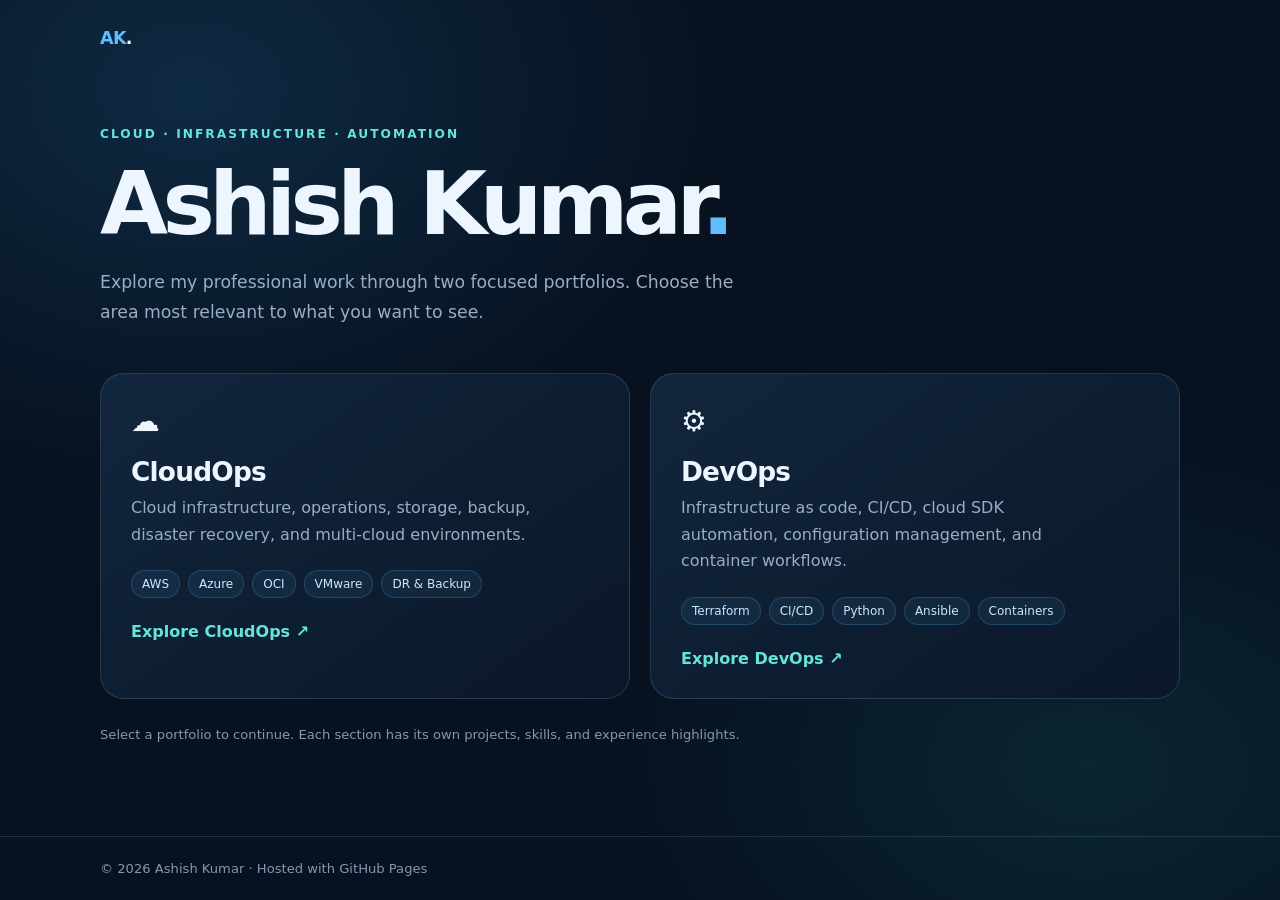
==== commit d275f368: "m" ====
--- a/index.html
+++ b/index.html
@@ -2,508 +2,52 @@
 <html lang="en">
 <head>
   <meta charset="UTF-8">
-  <meta name="viewport" content="width=device-width, initial-scale=1.0">
-  <meta name="theme-color" content="#08111f">
-  <meta name="description" content="Ashish Kumar — Cloud Engineer specializing in AWS, Azure, OCI, VMware, infrastructure automation, centralized logging, and disaster recovery.">
-  <title>Ashish Kumar | Cloud Engineer</title>
+  <meta name="viewport" content="width=device-width, initial-scale=1">
+  <meta name="theme-color" content="#07111f">
+  <meta name="description" content="Ashish Kumar — choose the CloudOps or DevOps portfolio.">
+  <title>Ashish Kumar | Portfolio</title>
   <style>
-    :root {
-      color-scheme: dark;
-      --bg: #08111f;
-      --bg-soft: #0d192a;
-      --panel: rgba(17, 31, 50, .78);
-      --panel-solid: #111f32;
-      --text: #edf4ff;
-      --muted: #9aabc2;
-      --blue: #55b8ff;
-      --cyan: #65e2e5;
-      --line: rgba(157, 190, 225, .16);
-      --shadow: 0 22px 65px rgba(0, 0, 0, .28);
-      --radius: 22px;
-      --max: 1120px;
-    }
-    * { box-sizing: border-box; }
-    html { scroll-behavior: smooth; scroll-padding-top: 88px; }
-    body {
-      margin: 0;
-      background:
-        radial-gradient(ellipse at 82% 8%, rgba(31, 116, 183, .18), transparent 34rem),
-        radial-gradient(ellipse at 8% 42%, rgba(23, 159, 171, .09), transparent 30rem),
-        var(--bg);
-      color: var(--text);
-      font-family: Inter, ui-sans-serif, system-ui, -apple-system, BlinkMacSystemFont, "Segoe UI", sans-serif;
-      line-height: 1.65;
-      -webkit-font-smoothing: antialiased;
-    }
-    a { color: inherit; text-decoration: none; }
-    button { font: inherit; }
-    .wrap { width: min(var(--max), calc(100% - 44px)); margin: 0 auto; }
-    .site-header {
-      position: sticky; top: 0; z-index: 20;
-      background: rgba(8, 17, 31, .82);
-      border-bottom: 1px solid var(--line);
-      backdrop-filter: blur(18px);
-    }
-    .nav {
-      min-height: 76px; display: flex; align-items: center; justify-content: space-between; gap: 24px;
-    }
-    .brand { color: var(--blue); font-weight: 800; letter-spacing: -.04em; font-size: 1.12rem; }
-    .brand span { color: var(--text); }
-    .nav-links { display: flex; align-items: center; gap: 26px; }
-    .nav-links a { color: var(--muted); font-size: .88rem; transition: color .2s ease; }
-    .nav-links a:hover, .nav-links a:focus-visible { color: var(--blue); }
-    .nav-cta {
-      border: 1px solid rgba(85,184,255,.45); color: var(--blue) !important;
-      padding: 9px 15px; border-radius: 999px;
-    }
-    .menu-toggle {
-      display: none; border: 1px solid var(--line); color: var(--text);
-      background: var(--panel-solid); border-radius: 10px; padding: 8px 11px; cursor: pointer;
-    }
-    .hero { padding: 108px 0 92px; min-height: 590px; display: grid; align-items: center; }
-    .hero-grid { display: grid; grid-template-columns: 1.3fr .7fr; align-items: center; gap: 58px; }
-    .eyebrow {
-      display: inline-flex; align-items: center; gap: 10px; color: var(--cyan);
-      font-size: .78rem; font-weight: 750; letter-spacing: .16em; text-transform: uppercase;
-    }
-    .eyebrow::before { content: ""; width: 25px; height: 1px; background: var(--cyan); }
-    h1 { font-size: clamp(3.1rem, 7vw, 5.8rem); line-height: .99; letter-spacing: -.065em; margin: 22px 0; }
-    h1 .accent, .accent { color: var(--blue); }
-    .hero-copy { color: var(--muted); max-width: 650px; font-size: clamp(1rem, 1.8vw, 1.15rem); }
-    .hero-actions { display: flex; flex-wrap: wrap; gap: 13px; margin-top: 32px; }
-    .btn {
-      display: inline-flex; align-items: center; justify-content: center; gap: 9px;
-      padding: 12px 19px; border-radius: 999px; font-weight: 700; font-size: .92rem;
-      border: 1px solid transparent; transition: transform .2s ease, background .2s ease, border-color .2s ease;
-    }
-    .btn:hover { transform: translateY(-2px); }
-    .btn-primary { color: #041321; background: linear-gradient(110deg, var(--blue), var(--cyan)); }
-    .btn-secondary { border-color: var(--line); color: var(--text); background: rgba(255,255,255,.025); }
-    .hero-card {
-      position: relative; padding: 28px; border: 1px solid var(--line); border-radius: 28px;
-      background: linear-gradient(145deg, rgba(20, 42, 67, .92), rgba(10, 22, 37, .88));
-      box-shadow: var(--shadow); overflow: hidden;
-    }
-    .hero-card::before {
-      content: ""; position: absolute; width: 210px; height: 210px; border-radius: 50%;
-      right: -85px; top: -105px; background: rgba(85,184,255,.14); filter: blur(2px);
-    }
-    .card-label { color: var(--muted); font-size: .76rem; text-transform: uppercase; letter-spacing: .13em; }
-    .stat { font-size: 3.2rem; font-weight: 850; letter-spacing: -.07em; line-height: 1.1; margin: 12px 0 4px; }
-    .stat span { color: var(--blue); }
-    .hero-card p { color: var(--muted); margin: 0; font-size: .92rem; }
-    .mini-divider { height: 1px; background: var(--line); margin: 24px 0; }
-    .focus-list { display: grid; gap: 13px; }
-    .focus-item { display: flex; align-items: center; gap: 12px; color: #d9e6f7; font-size: .9rem; }
-    .dot { width: 8px; height: 8px; border-radius: 50%; background: var(--cyan); box-shadow: 0 0 16px rgba(101,226,229,.65); }
-    section { padding: 78px 0; }
-    .section-head { max-width: 690px; margin-bottom: 34px; }
-    .section-kicker { color: var(--cyan); font-size: .75rem; font-weight: 800; letter-spacing: .16em; text-transform: uppercase; }
-    h2 { font-size: clamp(2rem, 4vw, 3rem); line-height: 1.1; letter-spacing: -.05em; margin: 10px 0 14px; }
-    .section-head p, .muted { color: var(--muted); }
-    .about-grid { display: grid; grid-template-columns: 1fr 1fr; gap: 22px; }
-    .panel {
-      background: var(--panel); border: 1px solid var(--line); border-radius: var(--radius);
-      padding: 27px; box-shadow: 0 12px 38px rgba(0,0,0,.12);
-    }
-    .panel p { color: var(--muted); margin: 0; }
-    .quick-facts { display: grid; grid-template-columns: 1fr 1fr; gap: 15px; }
-    .fact { padding: 17px; border-radius: 15px; background: rgba(255,255,255,.035); border: 1px solid var(--line); }
-    .fact strong { display: block; color: var(--blue); font-size: 1.35rem; letter-spacing: -.04em; }
-    .fact span { color: var(--muted); font-size: .82rem; }
-    .skills-grid { display: grid; grid-template-columns: repeat(3, 1fr); gap: 17px; }
-    .skill-card h3, .experience-card h3, .project-card h3 { margin: 0 0 12px; font-size: 1.08rem; }
-    .skill-card p { margin: 0; color: var(--muted); font-size: .91rem; }
-    .tags { display: flex; flex-wrap: wrap; gap: 8px; margin-top: 17px; }
-    .tag {
-      border: 1px solid rgba(85,184,255,.2); color: #c8e7ff; background: rgba(85,184,255,.07);
-      border-radius: 999px; padding: 6px 10px; font-size: .77rem;
-    }
-    .timeline { display: grid; gap: 18px; }
-    .experience-card { position: relative; padding-left: 31px; }
-    .experience-card::before {
-      content: ""; position: absolute; left: 0; top: 7px; bottom: 7px; width: 2px;
-      background: linear-gradient(var(--blue), rgba(101,226,229,.15));
-    }
-    .experience-card::after {
-      content: ""; position: absolute; left: -5px; top: 7px; width: 12px; height: 12px;
-      border-radius: 50%; background: var(--cyan); box-shadow: 0 0 0 5px rgba(101,226,229,.1);
-    }
-    .role { color: var(--blue); font-weight: 700; font-size: .9rem; margin-bottom: 4px; }
-    .company { color: var(--muted); font-size: .87rem; margin-bottom: 13px; }
-    .experience-card ul { margin: 0; padding-left: 19px; color: var(--muted); }
-    .experience-card li { padding: 3px 0; }
-    .projects-grid { display: grid; grid-template-columns: repeat(2, 1fr); gap: 17px; }
-    .project-feature { grid-column: 1 / -1; }
-    .project-feature .project-intro { max-width: 900px; }
-    .project-feature h3 { font-size: 1.25rem; }
-    .project-details { display: grid; grid-template-columns: 1.15fr .85fr; gap: 22px; margin-top: 22px; }
-    .project-subhead { color: var(--text); font-size: .86rem; font-weight: 800; margin: 0 0 11px; }
-    .workflow { display: grid; grid-template-columns: repeat(4, 1fr); gap: 10px; }
-    .workflow-step { position: relative; min-height: 118px; padding: 14px; border-radius: 14px; border: 1px solid var(--line); background: rgba(255,255,255,.025); }
-    .workflow-step strong { display: block; color: var(--cyan); font-size: .82rem; margin-bottom: 7px; }
-    .workflow-step span { display: block; color: var(--muted); font-size: .78rem; line-height: 1.5; }
-    .platform-box { padding: 16px; border: 1px solid var(--line); border-radius: 15px; background: rgba(255,255,255,.025); }
-    .platform-box + .platform-box { margin-top: 10px; }
-    .platform-box strong { display: block; margin-bottom: 5px; font-size: .88rem; }
-    .platform-box p { margin: 0; color: var(--muted); font-size: .82rem; }
-    .project-outcome { margin-top: 18px; padding: 15px 17px; border-left: 2px solid var(--cyan); border-radius: 0 12px 12px 0; background: rgba(101,226,229,.055); color: #d9e6f7; font-size: .87rem; }
-    .project-mark {
-      width: 42px; height: 42px; display: grid; place-items: center; border-radius: 13px;
-      color: var(--cyan); background: rgba(101,226,229,.09); border: 1px solid rgba(101,226,229,.18);
-      font-weight: 800; margin-bottom: 20px;
-    }
-    .project-card p { color: var(--muted); font-size: .9rem; margin: 0; }
-    .cert-list { display: grid; grid-template-columns: 1fr 1fr; gap: 12px; }
-    .cert {
-      display: flex; gap: 13px; align-items: flex-start; padding: 17px;
-      border: 1px solid var(--line); border-radius: 16px; background: rgba(255,255,255,.025);
-    }
-    .cert-icon { color: var(--cyan); font-size: 1.1rem; line-height: 1.4; }
-    .cert strong { display: block; font-size: .91rem; }
-    .cert span { display: block; color: var(--muted); font-size: .8rem; margin-top: 3px; }
-    .contact-panel {
-      display: flex; align-items: center; justify-content: space-between; gap: 28px;
-      padding: 36px; border-radius: 26px; border: 1px solid rgba(85,184,255,.24);
-      background: linear-gradient(120deg, rgba(23,65,99,.55), rgba(17,31,50,.8));
-    }
-    .contact-panel h2 { margin-top: 0; }
-    .contact-panel p { color: var(--muted); margin-bottom: 0; max-width: 600px; }
-    footer { padding: 26px 0 34px; color: var(--muted); font-size: .82rem; border-top: 1px solid var(--line); }
-    .footer-inner { display: flex; justify-content: space-between; gap: 16px; flex-wrap: wrap; }
-    .fade-up { opacity: 0; transform: translateY(16px); transition: opacity .65s ease, transform .65s ease; }
-    .fade-up.visible { opacity: 1; transform: translateY(0); }
-    @media (max-width: 850px) {
-      .hero-grid { grid-template-columns: 1fr; gap: 35px; }
-      .hero { padding: 75px 0; }
-      .hero-card { max-width: 520px; }
-      .skills-grid, .projects-grid { grid-template-columns: 1fr 1fr; }
-      .project-details { grid-template-columns: 1fr; }
-      .workflow { grid-template-columns: 1fr 1fr; }
-    }
-    @media (max-width: 650px) {
-      .wrap { width: min(100% - 32px, var(--max)); }
-      .nav { min-height: 68px; }
-      .menu-toggle { display: inline-flex; }
-      .nav-links {
-        display: none; position: absolute; top: 68px; left: 0; right: 0; padding: 18px 22px 22px;
-        background: #0b1727; border-bottom: 1px solid var(--line); flex-direction: column; align-items: stretch; gap: 15px;
-      }
-      .nav-links.open { display: flex; }
-      .nav-links a { padding: 5px 0; }
-      h1 { font-size: clamp(2.8rem, 14vw, 4.5rem); }
-      section { padding: 58px 0; }
-      .about-grid, .skills-grid, .projects-grid, .cert-list { grid-template-columns: 1fr; }
-      .project-feature { grid-column: auto; }
-      .workflow { grid-template-columns: 1fr; }
-      .quick-facts { grid-template-columns: 1fr 1fr; }
-      .contact-panel { align-items: flex-start; flex-direction: column; padding: 26px; }
-    }
-    @media (prefers-reduced-motion: reduce) {
-      html { scroll-behavior: auto; }
-      *, *::before, *::after { transition-duration: .01ms !important; animation-duration: .01ms !important; }
-      .fade-up { opacity: 1; transform: none; }
-    }
+    :root{color-scheme:dark;--bg:#07111f;--panel:#101f33;--text:#edf5ff;--muted:#9aadc4;--blue:#62bdff;--cyan:#65e4dc;--line:rgba(164,196,230,.17)}
+    *{box-sizing:border-box}body{margin:0;min-height:100vh;background:radial-gradient(ellipse at 15% 10%,rgba(38,130,190,.22),transparent 34rem),radial-gradient(ellipse at 85% 85%,rgba(33,177,172,.13),transparent 30rem),var(--bg);color:var(--text);font-family:Inter,ui-sans-serif,system-ui,-apple-system,"Segoe UI",sans-serif;display:flex;flex-direction:column}
+    a{color:inherit;text-decoration:none}.wrap{width:min(1080px,calc(100% - 40px));margin:auto}
+    header{padding:28px 0}.brand{font-weight:800;letter-spacing:-.04em;color:var(--blue);font-size:1.1rem}.brand span{color:var(--text)}
+    main{flex:1;display:grid;align-items:center;padding:50px 0 80px}.eyebrow{color:var(--cyan);font-size:.76rem;font-weight:750;letter-spacing:.17em;text-transform:uppercase}
+    h1{font-size:clamp(2.8rem,7vw,5.5rem);line-height:1.02;letter-spacing:-.065em;margin:18px 0}.accent{color:var(--blue)}
+    .intro{color:var(--muted);font-size:1.08rem;max-width:650px;line-height:1.75}
+    .choices{display:grid;grid-template-columns:repeat(2,minmax(0,1fr));gap:20px;margin-top:46px}
+    .choice{position:relative;display:block;padding:30px;border:1px solid var(--line);border-radius:24px;background:linear-gradient(145deg,rgba(19,39,63,.94),rgba(11,24,41,.92));transition:transform .2s,border-color .2s;min-height:255px}
+    .choice:hover,.choice:focus-visible{transform:translateY(-5px);border-color:rgba(98,189,255,.65);outline:none}
+    .icon{font-size:1.8rem}.choice h2{font-size:1.65rem;margin:18px 0 8px;letter-spacing:-.03em}.choice p{color:var(--muted);line-height:1.65;margin:0;max-width:420px}
+    .tags{display:flex;flex-wrap:wrap;gap:8px;margin-top:22px}.tag{font-size:.75rem;color:#c9e9ff;border:1px solid rgba(98,189,255,.2);background:rgba(98,189,255,.07);border-radius:99px;padding:6px 10px}
+    .open{display:inline-block;color:var(--cyan);font-weight:750;margin-top:24px}.note{color:#8398b1;font-size:.82rem;margin-top:28px}
+    footer{padding:24px 0;color:#8398b1;font-size:.82rem;border-top:1px solid var(--line)}
+    @media(max-width:700px){.choices{grid-template-columns:1fr}.choice{min-height:0}main{padding:35px 0 55px}}
   </style>
 </head>
 <body>
-  <header class="site-header">
-    <div class="wrap nav">
-      <a class="brand" href="#home" aria-label="Ashish Kumar home">A<span>K.</span></a>
-      <button class="menu-toggle" type="button" aria-label="Open navigation" aria-expanded="false">Menu</button>
-      <nav class="nav-links" aria-label="Main navigation">
-        <a href="#about">About</a>
-        <a href="#skills">Skills</a>
-        <a href="#experience">Experience</a>
-        <a href="#projects">Projects</a>
-        <a href="#certifications">Certifications</a>
-        <a class="nav-cta" href="#contact">Contact</a>
-      </nav>
+  <header class="wrap"><a class="brand" href="./">AK<span>.</span></a></header>
+  <main><div class="wrap">
+    <div class="eyebrow">Cloud · Infrastructure · Automation</div>
+    <h1>Ashish Kumar<span class="accent">.</span></h1>
+    <p class="intro">Explore my professional work through two focused portfolios. Choose the area most relevant to what you want to see.</p>
+    <div class="choices">
+      <a class="choice" href="./cloudops/" aria-label="Open CloudOps portfolio">
+        <div class="icon" aria-hidden="true">☁</div>
+        <h2>CloudOps</h2>
+        <p>Cloud infrastructure, operations, storage, backup, disaster recovery, and multi-cloud environments.</p>
+        <div class="tags"><span class="tag">AWS</span><span class="tag">Azure</span><span class="tag">OCI</span><span class="tag">VMware</span><span class="tag">DR & Backup</span></div>
+        <span class="open">Explore CloudOps ↗</span>
+      </a>
+      <a class="choice" href="./devops/" aria-label="Open DevOps portfolio">
+        <div class="icon" aria-hidden="true">⚙</div>
+        <h2>DevOps</h2>
+        <p>Infrastructure as code, CI/CD, cloud SDK automation, configuration management, and container workflows.</p>
+        <div class="tags"><span class="tag">Terraform</span><span class="tag">CI/CD</span><span class="tag">Python</span><span class="tag">Ansible</span><span class="tag">Containers</span></div>
+        <span class="open">Explore DevOps ↗</span>
+      </a>
     </div>
-  </header>
-
-  <main>
-    <section class="hero" id="home">
-      <div class="wrap hero-grid">
-        <div class="fade-up">
-          <div class="eyebrow">Cloud Engineer · AWS · Infrastructure</div>
-          <h1>Ashish<br>Kumar<span class="accent">.</span></h1>
-          <p class="hero-copy">
-            Building and operating reliable cloud infrastructure. I work across AWS, cloud operations,
-            automation, storage, and disaster recovery—with a focus on resilient systems and practical solutions.
-          </p>
-          <div class="hero-actions">
-            <a class="btn btn-primary" href="#experience">Explore my experience <span aria-hidden="true">↗</span></a>
-            <a class="btn btn-secondary" href="#contact">Get in touch</a>
-          </div>
-        </div>
-        <aside class="hero-card fade-up" aria-label="Professional overview">
-          <div class="card-label">Professional snapshot</div>
-          <div class="stat">5</div>
-          <p>Years of cloud and infrastructure experience</p>
-          <div class="mini-divider"></div>
-          <div class="focus-list">
-            <div class="focus-item"><span class="dot"></span> AWS cloud infrastructure and operations</div>
-            <div class="focus-item"><span class="dot"></span> Disaster recovery and replication</div>
-            <div class="focus-item"><span class="dot"></span> Automation, backup and patching</div>
-            <div class="focus-item"><span class="dot"></span> AWS · OCI · VMware environments</div>
-          </div>
-        </aside>
-      </div>
-    </section>
-
-    <section id="about">
-      <div class="wrap">
-        <div class="section-head fade-up">
-          <div class="section-kicker">About me</div>
-          <h2>Cloud operations with a <span class="accent">reliability-first</span> mindset.</h2>
-          <p>I help manage, protect, and improve infrastructure so that services remain dependable and recoverable.</p>
-        </div>
-        <div class="about-grid">
-          <div class="panel fade-up">
-            <p>
-              I am a Cloud Engineer with 5 years of experience supporting cloud infrastructure and data protection.
-              My work spans AWS, Oracle Cloud Infrastructure (OCI), Microsoft Azure, and VMware, along with
-              operational automation, backup, storage, and disaster recovery.
-              I enjoy troubleshooting complex infrastructure issues and turning repeatable tasks into safer,
-              more consistent processes.
-            </p>
-          </div>
-          <div class="panel quick-facts fade-up">
-            <div class="fact"><strong>5</strong><span>Years of experience</span></div>
-            <div class="fact"><strong>AWS</strong><span>Cloud infrastructure</span></div>
-            <div class="fact"><strong>OCI</strong><span>Cloud infrastructure</span></div>
-            <div class="fact"><strong>Azure · VMware</strong><span>Enterprise infrastructure</span></div>
-          </div>
-        </div>
-      </div>
-    </section>
-
-    <section id="skills">
-      <div class="wrap">
-        <div class="section-head fade-up">
-          <div class="section-kicker">Technical skills</div>
-          <h2>Tools I work <span class="accent">with.</span></h2>
-          <p>A practical mix of cloud platforms, infrastructure services, automation, and operations.</p>
-        </div>
-        <div class="skills-grid">
-          <article class="panel skill-card fade-up">
-            <h3>Cloud platforms</h3>
-            <p>Cloud infrastructure deployment, administration, monitoring, and operational support.</p>
-            <div class="tags"><span class="tag">AWS</span><span class="tag">Oracle Cloud (OCI)</span><span class="tag">Azure</span><span class="tag">GCP</span></div>
-          </article>
-          <article class="panel skill-card fade-up">
-            <h3>AWS services</h3>
-            <p>Compute, networking, storage, databases, serverless automation, messaging, and operations.</p>
-            <div class="tags"><span class="tag">EC2</span><span class="tag">S3</span><span class="tag">VPC</span><span class="tag">Route 53</span><span class="tag">RDS</span><span class="tag">EFS</span><span class="tag">FSx</span><span class="tag">Lambda</span><span class="tag">SQS</span><span class="tag">EventBridge</span><span class="tag">CloudWatch</span><span class="tag">Systems Manager</span><span class="tag">IAM</span><span class="tag">AWS Backup</span></div>
-          </article>
-          <article class="panel skill-card fade-up">
-            <h3>Microsoft Azure</h3>
-            <p>Core cloud building blocks across compute, networking, storage, identity, monitoring, and protection.</p>
-            <div class="tags"><span class="tag">Azure Virtual Machines</span><span class="tag">Virtual Network</span><span class="tag">Network Security Groups</span><span class="tag">Storage Accounts</span><span class="tag">Blob Storage</span><span class="tag">Microsoft Entra ID</span><span class="tag">Azure Monitor</span><span class="tag">Key Vault</span><span class="tag">Azure Backup</span></div>
-          </article>
-          <article class="panel skill-card fade-up">
-            <h3>OCI & VMware</h3>
-            <p>Cloud compute, virtual networking, storage, serverless functions, messaging, and virtualization.</p>
-            <div class="tags"><span class="tag">OCI Compute</span><span class="tag">VCN</span><span class="tag">Block Volume</span><span class="tag">Object Storage</span><span class="tag">OCI Functions</span><span class="tag">OCI Queue</span><span class="tag">vSphere</span><span class="tag">ESXi</span><span class="tag">vCenter</span></div>
-          </article>
-          <article class="panel skill-card fade-up">
-            <h3>Resilience & data protection</h3>
-            <p>Backup operations, snapshot replication, retention, recovery testing, and virtualization support.</p>
-            <div class="tags"><span class="tag">AWS Backup</span><span class="tag">EBS Snapshots</span><span class="tag">Block Volume Backups</span><span class="tag">Zerto</span><span class="tag">VMware</span><span class="tag">DR testing</span></div>
-          </article>
-          <article class="panel skill-card fade-up">
-            <h3>Log collection & security monitoring</h3>
-            <p>Collecting infrastructure and security-service logs and forwarding them to centralized SIEM platforms.</p>
-            <div class="tags"><span class="tag">WAF Logs</span><span class="tag">S3 Logs</span><span class="tag">CloudWatch Logs</span><span class="tag">Lambda Logs</span><span class="tag">SIEM Integration</span><span class="tag">ELK Stack</span></div>
-          </article>
-          <article class="panel skill-card fade-up">
-            <h3>Automation & scripting</h3>
-            <p>Automating infrastructure operations and repeatable administration tasks.</p>
-            <div class="tags"><span class="tag">Python</span><span class="tag">PowerShell</span><span class="tag">Bash</span><span class="tag">Ansible</span></div>
-          </article>
-          <article class="panel skill-card fade-up">
-            <h3>Infrastructure as code</h3>
-            <p>Working with infrastructure definitions and deployment automation.</p>
-            <div class="tags"><span class="tag">Terraform</span><span class="tag">CloudFormation</span></div>
-          </article>
-          <article class="panel skill-card fade-up">
-            <h3>Security & operations</h3>
-            <p>Identity, security posture, configuration visibility, patching, and monitoring.</p>
-            <div class="tags"><span class="tag">Security Hub</span><span class="tag">GuardDuty</span><span class="tag">AWS Config</span><span class="tag">Active Directory</span></div>
-          </article>
-        </div>
-      </div>
-    </section>
-
-    <section id="experience">
-      <div class="wrap">
-        <div class="section-head fade-up">
-          <div class="section-kicker">Experience</div>
-          <h2>Where I have <span class="accent">made an impact.</span></h2>
-          <p>Infrastructure engineering across cloud operations, storage, and disaster recovery.</p>
-        </div>
-        <div class="timeline">
-          <article class="panel experience-card fade-up">
-            <div class="role">Engineer – Infrastructure Storage & Data Protection</div>
-            <h3>NaviSite · Part of Accenture</h3>
-            <div class="company">Cloud infrastructure, storage, and data protection</div>
-            <ul>
-              <li>Support disaster recovery testing and recovery operations across AWS, OCI, and VMware environments.</li>
-              <li>Manage replication activities and support Zerto upgrades and related DR operations.</li>
-              <li>Assist with infrastructure protection, backup operations, troubleshooting, and recovery readiness.</li>
-              <li>Coordinate with cloud and network teams to resolve dependencies during DR activities.</li>
-            </ul>
-          </article>
-          <article class="panel experience-card fade-up">
-            <div class="role">Associate Engineer / Cloud Engineer</div>
-            <h3>NCS Technologies India Pvt. Ltd.</h3>
-            <div class="company">Cloud infrastructure and operations</div>
-            <ul>
-              <li>Managed AWS cloud infrastructure and operations, supporting compute, networking, storage, and database services.</li>
-              <li>Worked with EC2, Route 53, S3, RDS, VPC, EFS, FSx, Service Catalog, and CloudWatch.</li>
-              <li>Supported IAM administration, Security Hub, GuardDuty, AWS Config, and Active Directory role assignments.</li>
-              <li>Automated backup and patching activities to improve operational consistency.</li>
-            </ul>
-          </article>
-        </div>
-      </div>
-    </section>
-
-    <section id="projects">
-      <div class="wrap">
-        <div class="section-head fade-up">
-          <div class="section-kicker">Selected work</div>
-          <h2>Focused on dependable <span class="accent">infrastructure.</span></h2>
-          <p>Examples of the infrastructure work and operational capabilities I have been involved in.</p>
-        </div>
-        <div class="projects-grid">
-          <article class="panel project-card project-feature fade-up">
-            <div class="project-mark">01</div>
-            <h3>Automated Snapshot Replication &amp; DR Retention</h3>
-            <p class="project-intro">Designed and implemented an event-driven disaster recovery automation workflow to create volume snapshots at 30-minute intervals, transfer them to a designated DR region, and enforce a controlled retention policy. The solution was implemented across AWS and Oracle Cloud Infrastructure (OCI), using each platform’s native serverless and messaging services.</p>
-            <div class="project-details">
-              <div>
-                <h4 class="project-subhead">Workflow architecture</h4>
-                <div class="workflow" aria-label="Snapshot disaster recovery workflow">
-                  <div class="workflow-step"><strong>1 · Schedule</strong><span>A scheduled trigger initiates snapshot creation every 30 minutes.</span></div>
-                  <div class="workflow-step"><strong>2 · Capture</strong><span>A serverless function creates snapshots for the configured source volumes.</span></div>
-                  <div class="workflow-step"><strong>3 · Queue &amp; copy</strong><span>Snapshot tasks enter a queue; a worker function processes them and copies snapshots to the DR region.</span></div>
-                  <div class="workflow-step"><strong>4 · Retain</strong><span>Retention logic keeps the latest two DR copies per volume and removes older copies.</span></div>
-                </div>
-              </div>
-              <div>
-                <h4 class="project-subhead">Cloud services used</h4>
-                <div class="platform-box"><strong>AWS implementation</strong><p>Amazon EventBridge Scheduler · AWS Lambda · Amazon SQS · EBS Snapshots · Cross-Region Copy</p></div>
-                <div class="platform-box"><strong>OCI implementation</strong><p>OCI scheduling trigger · OCI Functions · OCI Queue · Block Volume Backups · Cross-Region Copy</p></div>
-              </div>
-            </div>
-            <div class="project-outcome"><strong>Operational value:</strong> Reduced manual effort in recurring DR snapshot operations, separated snapshot creation from asynchronous copy processing, and applied a consistent two-copy-per-volume retention policy in the DR region. Queue-based processing also provides a clear point to monitor task status and handle unsuccessful copy operations.</div>
-            <div class="tags"><span class="tag">AWS</span><span class="tag">OCI</span><span class="tag">Lambda</span><span class="tag">OCI Functions</span><span class="tag">EventBridge Scheduler</span><span class="tag">SQS / OCI Queue</span><span class="tag">Snapshot Automation</span><span class="tag">Disaster Recovery</span></div>
-          </article>
-          <article class="panel project-card project-feature fade-up">
-            <div class="project-mark">02</div>
-            <h3>Centralized Cloud Log Collection &amp; SIEM Integration</h3>
-            <p class="project-intro">Developed an automation script at NCS Technologies to collect logs from multiple AWS security and infrastructure services and deliver them to a centralized Security Information and Event Management (SIEM) platform. The collection covered Web Application Firewall (WAF) activity, S3 bucket logs, CloudWatch logs, and AWS Lambda logs, helping bring operational and security telemetry together for centralized analysis.</p>
-            <div class="project-details">
-              <div>
-                <h4 class="project-subhead">Collection workflow</h4>
-                <div class="workflow" aria-label="Cloud log collection workflow">
-                  <div class="workflow-step"><strong>1 · Identify sources</strong><span>Gather log data from WAF, S3, CloudWatch, and Lambda services.</span></div>
-                  <div class="workflow-step"><strong>2 · Collect</strong><span>Use a custom automation script to retrieve logs from the configured sources.</span></div>
-                  <div class="workflow-step"><strong>3 · Transfer</strong><span>Move the collected log data through the integration workflow to the SIEM platform.</span></div>
-                  <div class="workflow-step"><strong>4 · Centralize</strong><span>Make the service logs available in one place for security and operational analysis.</span></div>
-                </div>
-              </div>
-              <div>
-                <h4 class="project-subhead">Log sources &amp; integration</h4>
-                <div class="platform-box"><strong>AWS log sources</strong><p>Web Application Firewall (WAF) logs · S3 bucket logs · Amazon CloudWatch Logs · AWS Lambda logs</p></div>
-                <div class="platform-box"><strong>Integration</strong><p>Custom Python/script-based log collection · SIEM ingestion</p></div>
-              </div>
-            </div>
-            <div class="project-outcome"><strong>Operational value:</strong> Reduced the effort involved in collecting logs from separate AWS services and enabled centralized visibility of security and infrastructure events through the SIEM platform.</div>
-            <div class="tags"><span class="tag">AWS WAF</span><span class="tag">Amazon S3</span><span class="tag">CloudWatch Logs</span><span class="tag">AWS Lambda</span><span class="tag">Python</span><span class="tag">Log Automation</span><span class="tag">SIEM</span></div>
-          </article>
-          <article class="panel project-card fade-up">
-            <div class="project-mark">03</div>
-            <h3>Cloud infrastructure operations</h3>
-            <p>Administration and operational support across AWS, Oracle Cloud Infrastructure (OCI), Microsoft Azure, and VMware environments, covering compute, networking, storage, monitoring, security, and automation.</p>
-            <div class="tags"><span class="tag">AWS</span><span class="tag">OCI</span><span class="tag">Azure</span><span class="tag">VMware</span></div>
-          </article>
-        </div>
-      </div>
-    </section>
-
-    <section id="certifications">
-      <div class="wrap">
-        <div class="section-head fade-up">
-          <div class="section-kicker">Certifications</div>
-          <h2>Continuous <span class="accent">learning.</span></h2>
-          <p>Cloud and security credentials.</p>
-        </div>
-        <div class="cert-list">
-          <div class="cert fade-up"><div class="cert-icon">✦</div><div><strong>AWS Certified Solutions Architect – Associate</strong><span>Amazon Web Services</span></div></div>
-          <div class="cert fade-up"><div class="cert-icon">✦</div><div><strong>Microsoft Certified: Azure Administrator (AZ-104)</strong><span>Microsoft Azure</span></div></div>
-          <div class="cert fade-up"><div class="cert-icon">✦</div><div><strong>Azure Fundamentals (AZ-900)</strong><span>Microsoft Azure</span></div></div>
-          <div class="cert fade-up"><div class="cert-icon">✦</div><div><strong>Google Cloud Certified Professional Cloud DevOps Engineer</strong><span>Google Cloud</span></div></div>
-          <div class="cert fade-up"><div class="cert-icon">✦</div><div><strong>Oracle Cloud Infrastructure 2025 Architect Associate</strong><span>Oracle Cloud Infrastructure</span></div></div>
-          <div class="cert fade-up"><div class="cert-icon">✦</div><div><strong>Oracle Cloud Infrastructure 2025 DevOps Professional</strong><span>Oracle Cloud Infrastructure</span></div></div>
-          <div class="cert fade-up"><div class="cert-icon">✦</div><div><strong>Google Cloud Certified Associate Cloud Engineer</strong><span>Google Cloud</span></div></div>
-        </div>
-      </div>
-    </section>
-
-    <section id="contact">
-      <div class="wrap">
-        <div class="contact-panel fade-up">
-          <div>
-            <div class="section-kicker">Contact</div>
-            <h2>Let's build something <span class="accent">reliable.</span></h2>
-            <p>Interested in cloud infrastructure, AWS operations, automation, or disaster recovery? Connect with me on GitHub.</p>
-          </div>
-          <a class="btn btn-primary" href="https://github.com/Strikeransh" target="_blank" rel="noopener noreferrer">Visit my GitHub <span aria-hidden="true">↗</span></a>
-        </div>
-      </div>
-    </section>
-  </main>
-
-  <footer>
-    <div class="wrap footer-inner">
-      <span>© <span id="year"></span> Ashish Kumar. Built with HTML, CSS & JavaScript.</span>
-      <a href="#home">Back to top ↑</a>
-    </div>
-  </footer>
-
-  <script>
-    const menuButton = document.querySelector('.menu-toggle');
-    const navLinks = document.querySelector('.nav-links');
-
-    menuButton.addEventListener('click', () => {
-      const isOpen = navLinks.classList.toggle('open');
-      menuButton.setAttribute('aria-expanded', String(isOpen));
-      menuButton.textContent = isOpen ? 'Close' : 'Menu';
-    });
-
-    navLinks.querySelectorAll('a').forEach(link => {
-      link.addEventListener('click', () => {
-        navLinks.classList.remove('open');
-        menuButton.setAttribute('aria-expanded', 'false');
-        menuButton.textContent = 'Menu';
-      });
-    });
-
-    document.getElementById('year').textContent = new Date().getFullYear();
-
-    const observer = new IntersectionObserver(entries => {
-      entries.forEach(entry => {
-        if (entry.isIntersecting) {
-          entry.target.classList.add('visible');
-          observer.unobserve(entry.target);
-        }
-      });
-    }, { threshold: 0.12 });
-
-    document.querySelectorAll('.fade-up').forEach(element => observer.observe(element));
-  </script>
+    <p class="note">Select a portfolio to continue. Each section has its own projects, skills, and experience highlights.</p>
+  </div></main>
+  <footer><div class="wrap">© 2026 Ashish Kumar · Hosted with GitHub Pages</div></footer>
 </body>
 </html>
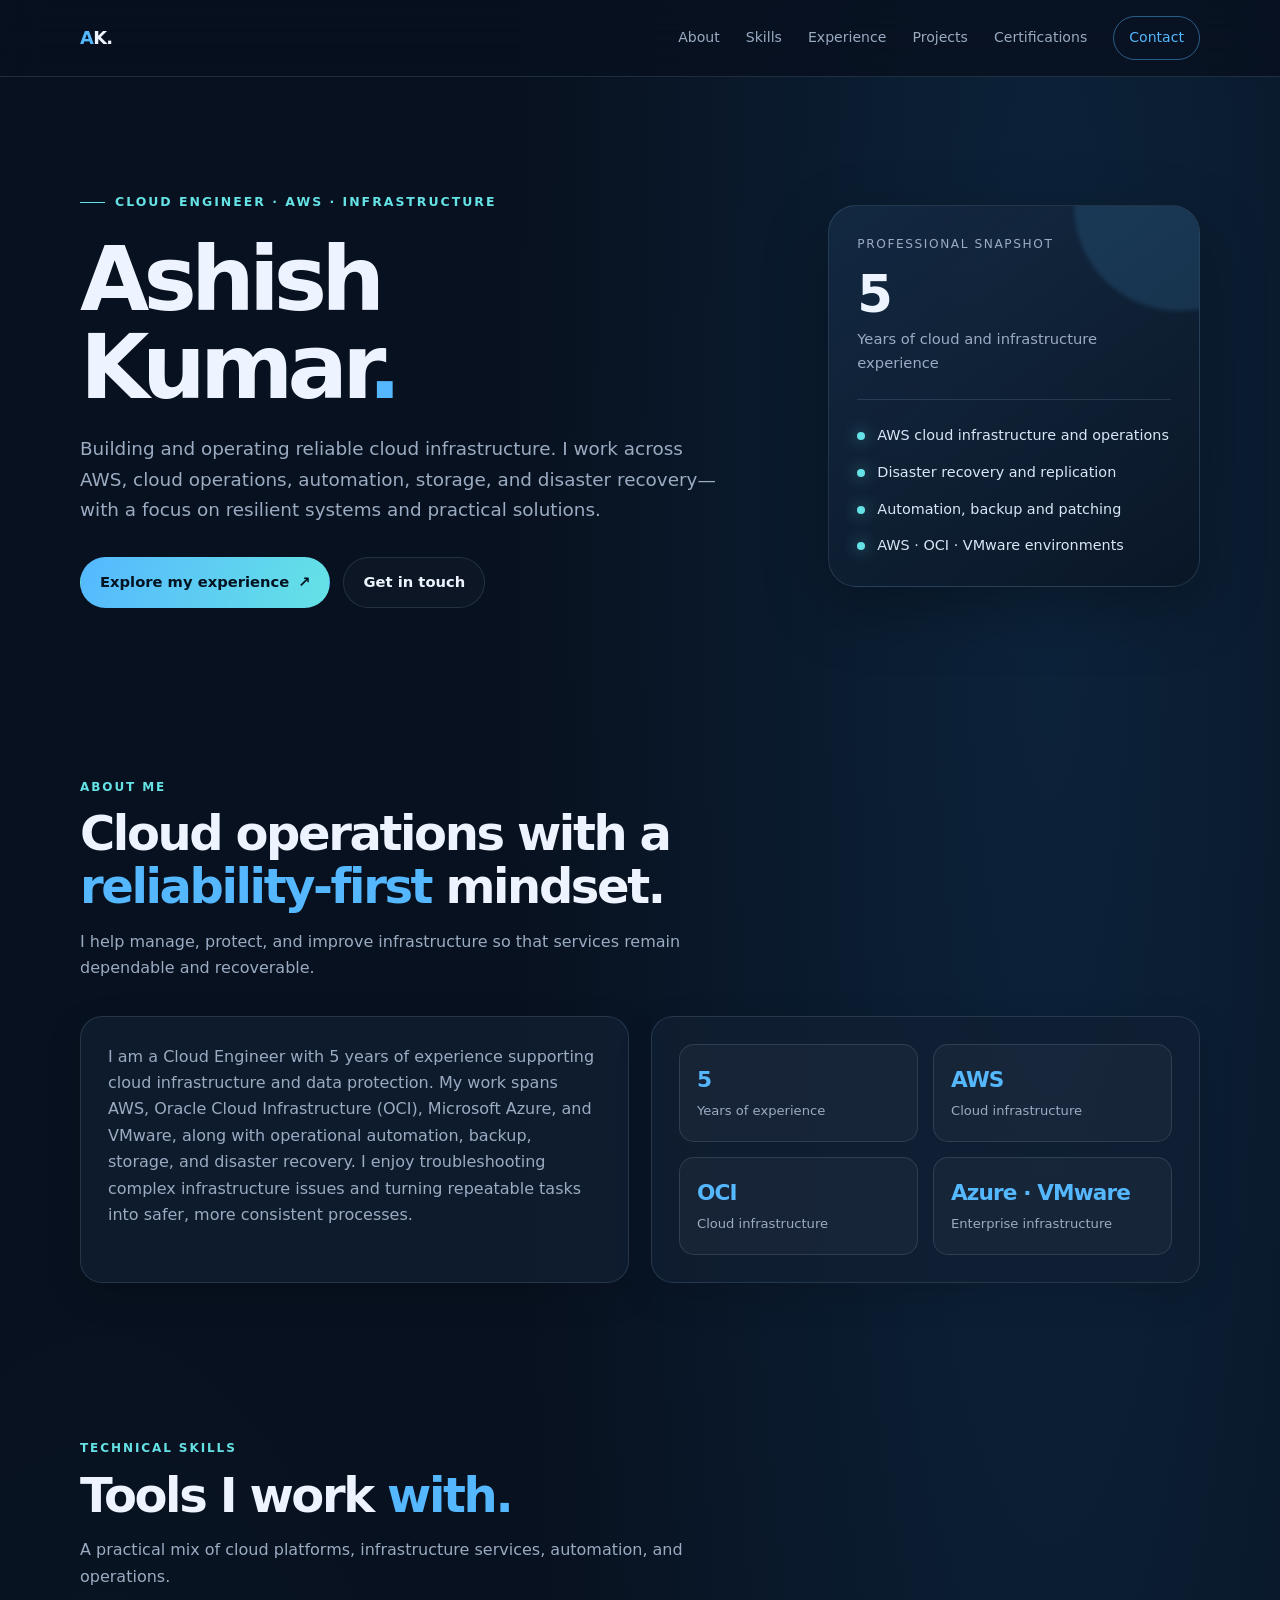
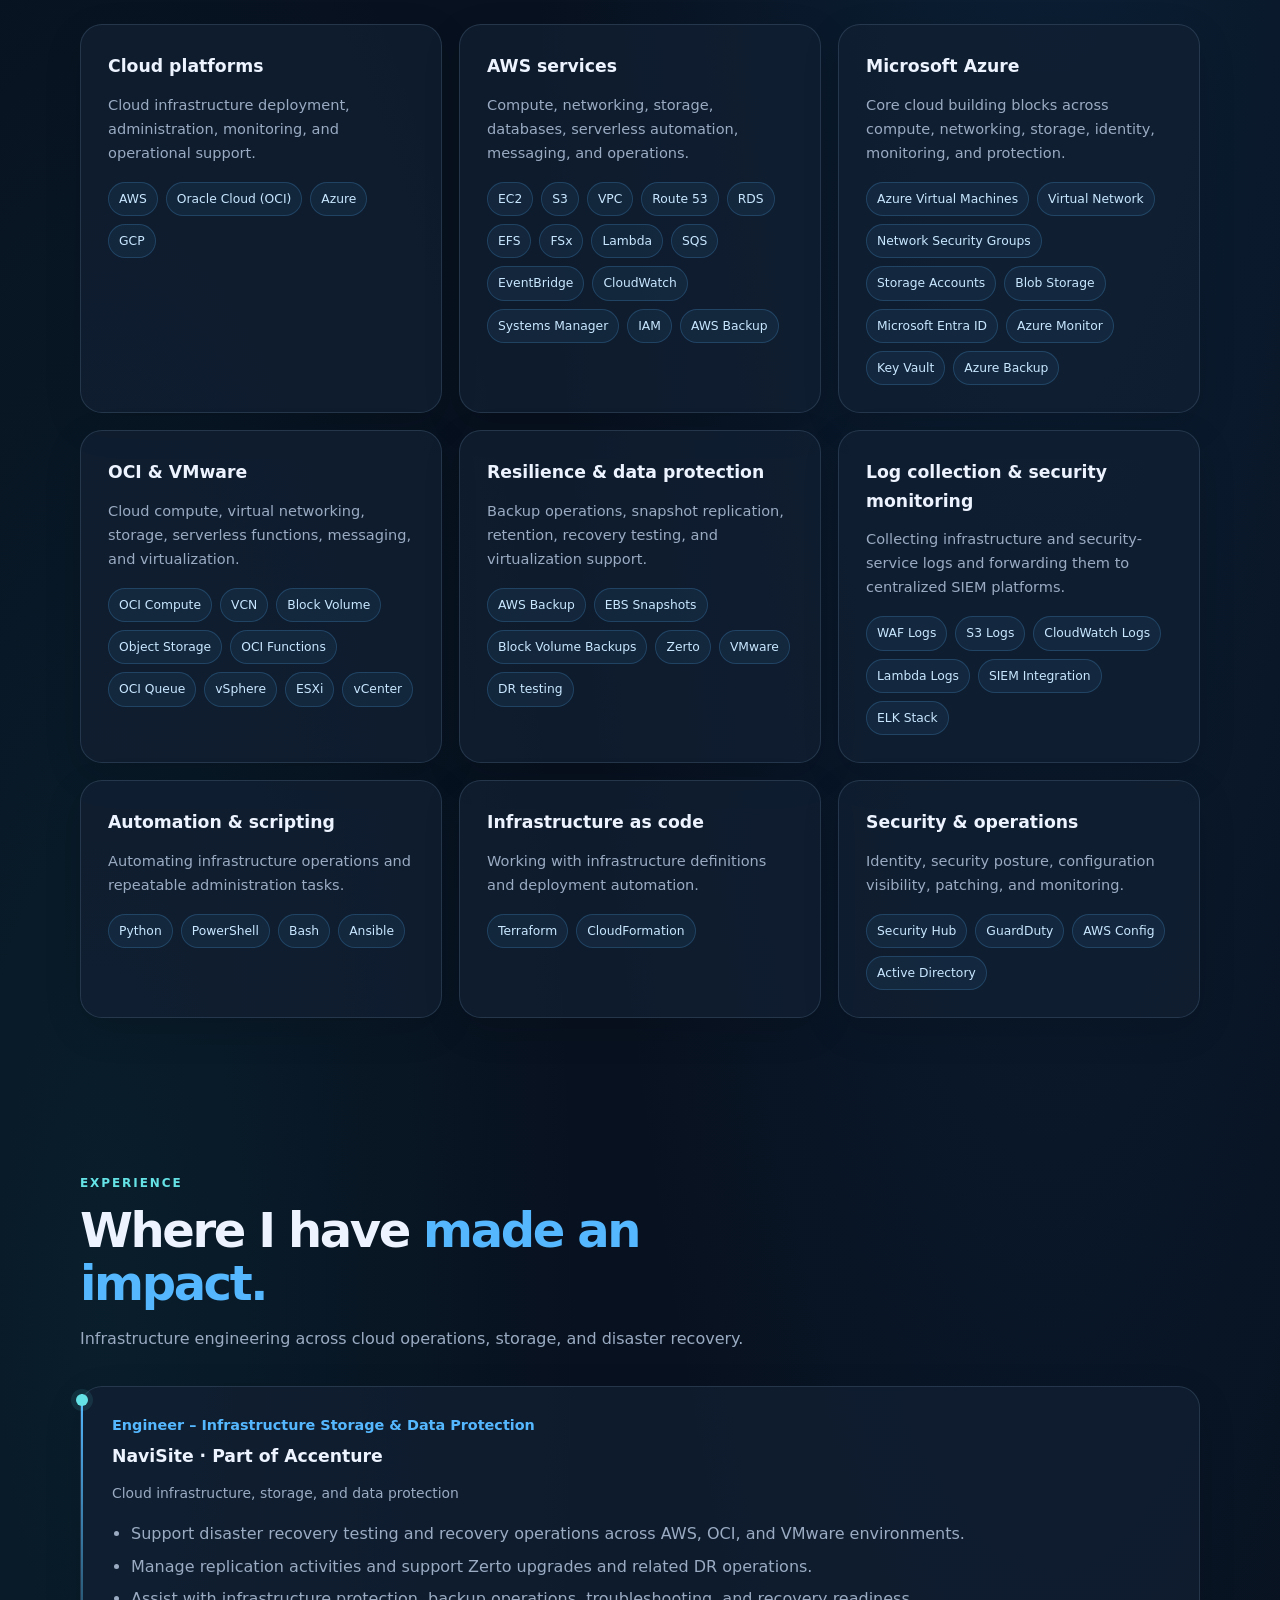
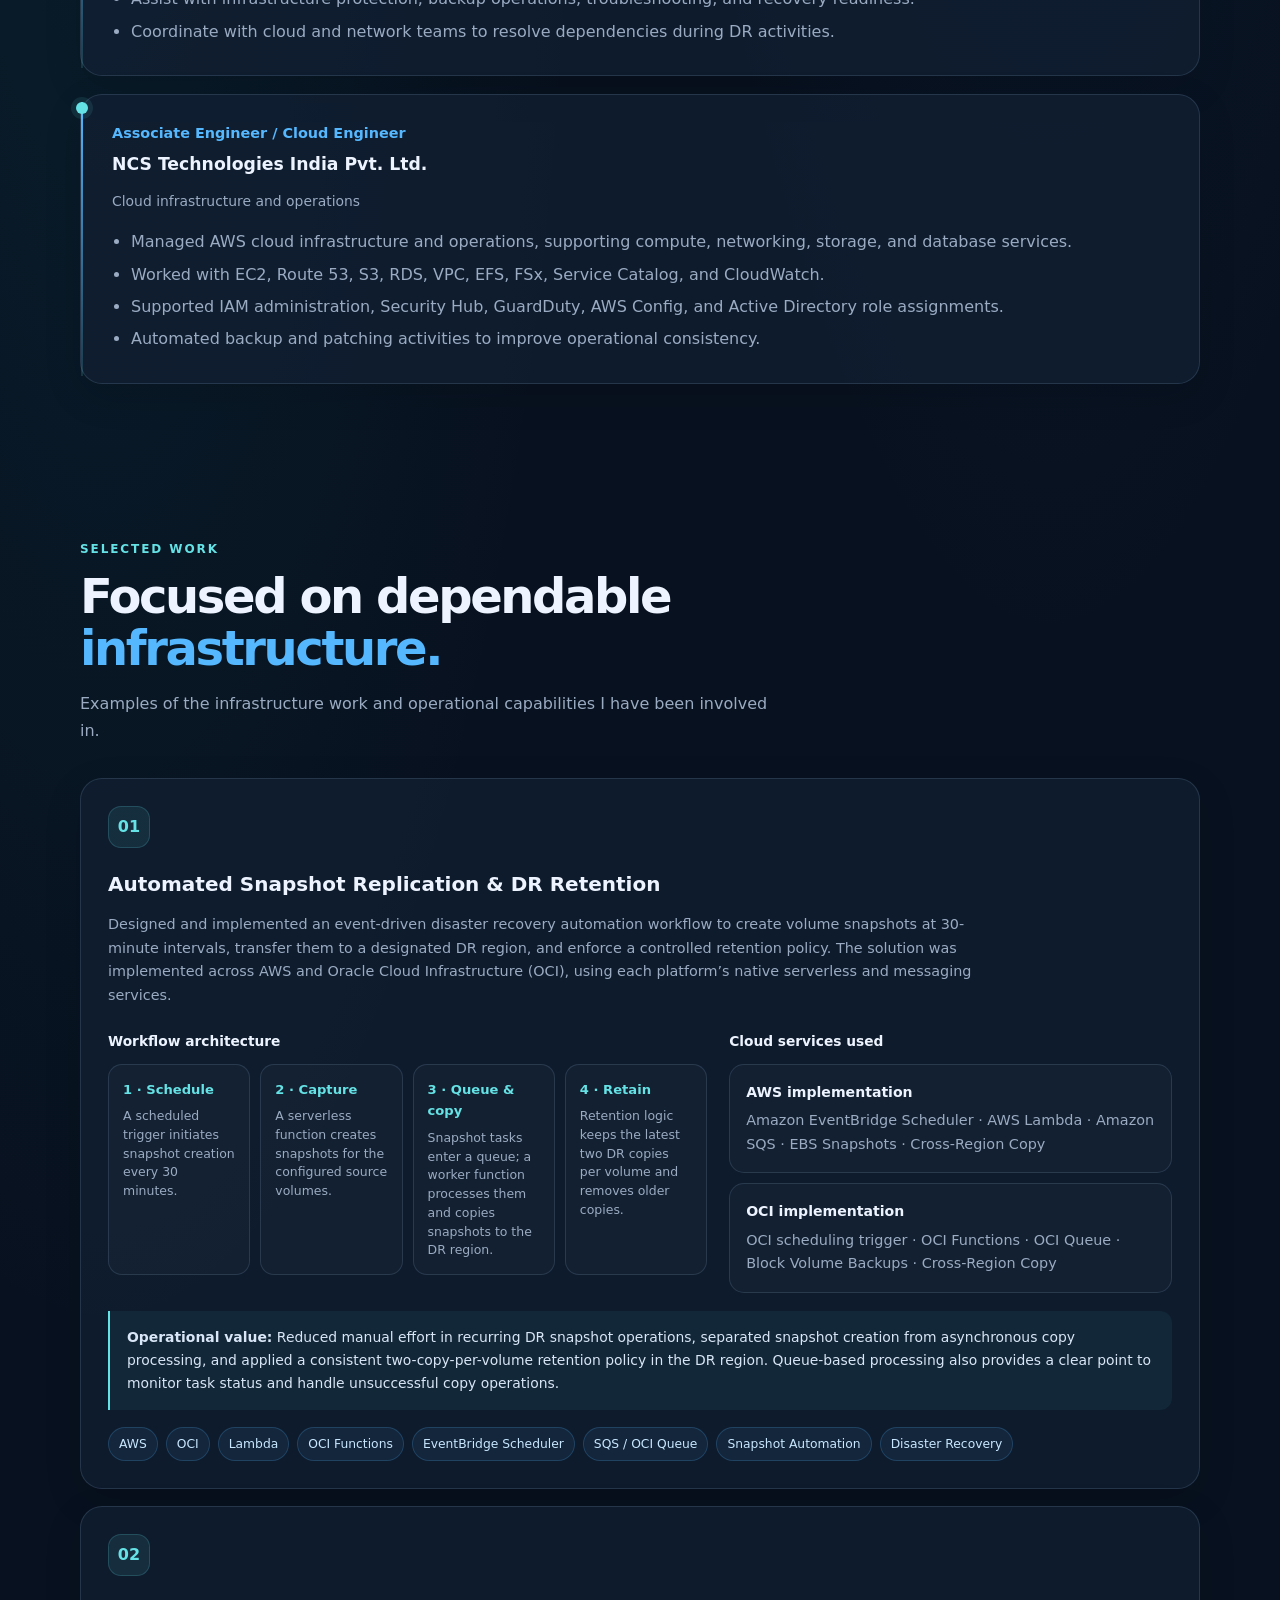
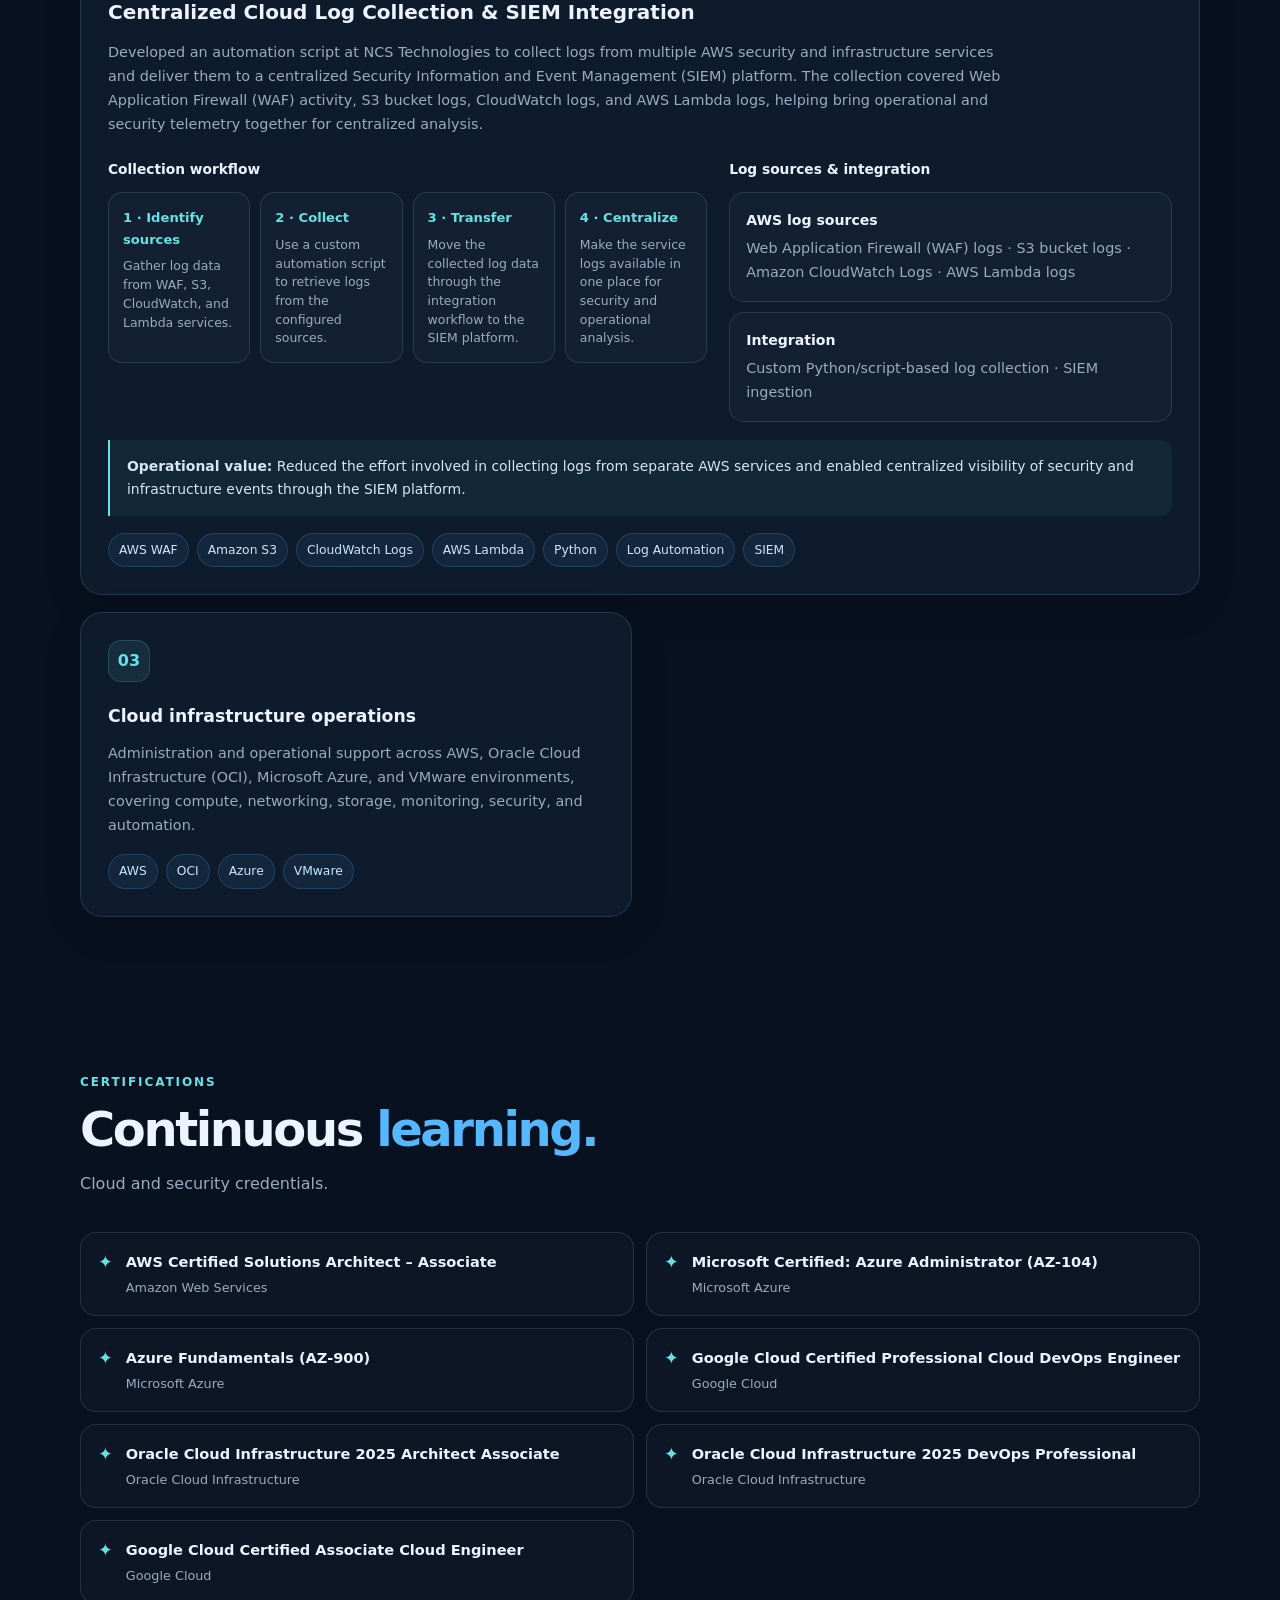
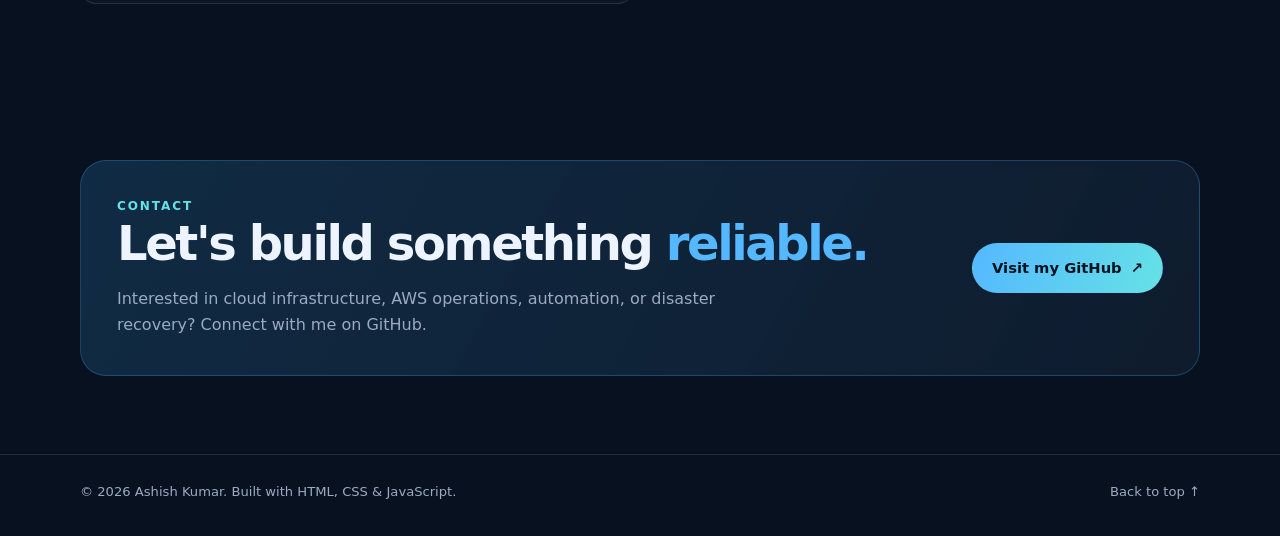
==== commit 884f0ae8: "modified:   index.html" ====
--- a/index.html
+++ b/index.html
@@ -2,52 +2,511 @@
 <html lang="en">
 <head>
   <meta charset="UTF-8">
-  <meta name="viewport" content="width=device-width, initial-scale=1">
-  <meta name="theme-color" content="#07111f">
-  <meta name="description" content="Ashish Kumar — choose the CloudOps or DevOps portfolio.">
-  <title>Ashish Kumar | Portfolio</title>
+  <meta name="viewport" content="width=device-width, initial-scale=1.0">
+  <meta name="theme-color" content="#08111f">
+  <meta name="description" content="Ashish Kumar — Cloud Engineer specializing in AWS, Azure, OCI, VMware, infrastructure automation, centralized logging, and disaster recovery.">
+  <title>Ashish Kumar | Cloud Engineer</title>
   <style>
-    :root{color-scheme:dark;--bg:#07111f;--panel:#101f33;--text:#edf5ff;--muted:#9aadc4;--blue:#62bdff;--cyan:#65e4dc;--line:rgba(164,196,230,.17)}
-    *{box-sizing:border-box}body{margin:0;min-height:100vh;background:radial-gradient(ellipse at 15% 10%,rgba(38,130,190,.22),transparent 34rem),radial-gradient(ellipse at 85% 85%,rgba(33,177,172,.13),transparent 30rem),var(--bg);color:var(--text);font-family:Inter,ui-sans-serif,system-ui,-apple-system,"Segoe UI",sans-serif;display:flex;flex-direction:column}
-    a{color:inherit;text-decoration:none}.wrap{width:min(1080px,calc(100% - 40px));margin:auto}
-    header{padding:28px 0}.brand{font-weight:800;letter-spacing:-.04em;color:var(--blue);font-size:1.1rem}.brand span{color:var(--text)}
-    main{flex:1;display:grid;align-items:center;padding:50px 0 80px}.eyebrow{color:var(--cyan);font-size:.76rem;font-weight:750;letter-spacing:.17em;text-transform:uppercase}
-    h1{font-size:clamp(2.8rem,7vw,5.5rem);line-height:1.02;letter-spacing:-.065em;margin:18px 0}.accent{color:var(--blue)}
-    .intro{color:var(--muted);font-size:1.08rem;max-width:650px;line-height:1.75}
-    .choices{display:grid;grid-template-columns:repeat(2,minmax(0,1fr));gap:20px;margin-top:46px}
-    .choice{position:relative;display:block;padding:30px;border:1px solid var(--line);border-radius:24px;background:linear-gradient(145deg,rgba(19,39,63,.94),rgba(11,24,41,.92));transition:transform .2s,border-color .2s;min-height:255px}
-    .choice:hover,.choice:focus-visible{transform:translateY(-5px);border-color:rgba(98,189,255,.65);outline:none}
-    .icon{font-size:1.8rem}.choice h2{font-size:1.65rem;margin:18px 0 8px;letter-spacing:-.03em}.choice p{color:var(--muted);line-height:1.65;margin:0;max-width:420px}
-    .tags{display:flex;flex-wrap:wrap;gap:8px;margin-top:22px}.tag{font-size:.75rem;color:#c9e9ff;border:1px solid rgba(98,189,255,.2);background:rgba(98,189,255,.07);border-radius:99px;padding:6px 10px}
-    .open{display:inline-block;color:var(--cyan);font-weight:750;margin-top:24px}.note{color:#8398b1;font-size:.82rem;margin-top:28px}
-    footer{padding:24px 0;color:#8398b1;font-size:.82rem;border-top:1px solid var(--line)}
-    @media(max-width:700px){.choices{grid-template-columns:1fr}.choice{min-height:0}main{padding:35px 0 55px}}
+    :root {
+      color-scheme: dark;
+      --bg: #08111f;
+      --bg-soft: #0d192a;
+      --panel: rgba(17, 31, 50, .78);
+      --panel-solid: #111f32;
+      --text: #edf4ff;
+      --muted: #9aabc2;
+      --blue: #55b8ff;
+      --cyan: #65e2e5;
+      --line: rgba(157, 190, 225, .16);
+      --shadow: 0 22px 65px rgba(0, 0, 0, .28);
+      --radius: 22px;
+      --max: 1120px;
+    }
+    * { box-sizing: border-box; }
+    html { scroll-behavior: smooth; scroll-padding-top: 88px; }
+    body {
+      margin: 0;
+      background:
+        radial-gradient(ellipse at 82% 8%, rgba(31, 116, 183, .18), transparent 34rem),
+        radial-gradient(ellipse at 8% 42%, rgba(23, 159, 171, .09), transparent 30rem),
+        var(--bg);
+      color: var(--text);
+      font-family: Inter, ui-sans-serif, system-ui, -apple-system, BlinkMacSystemFont, "Segoe UI", sans-serif;
+      line-height: 1.65;
+      -webkit-font-smoothing: antialiased;
+    }
+    a { color: inherit; text-decoration: none; }
+    button { font: inherit; }
+    .wrap { width: min(var(--max), calc(100% - 44px)); margin: 0 auto; }
+    .site-header {
+      position: sticky; top: 0; z-index: 20;
+      background: rgba(8, 17, 31, .82);
+      border-bottom: 1px solid var(--line);
+      backdrop-filter: blur(18px);
+    }
+    .nav {
+      min-height: 76px; display: flex; align-items: center; justify-content: space-between; gap: 24px;
+    }
+    .brand { color: var(--blue); font-weight: 800; letter-spacing: -.04em; font-size: 1.12rem; }
+    .brand span { color: var(--text); }
+    .nav-links { display: flex; align-items: center; gap: 26px; }
+    .nav-links a { color: var(--muted); font-size: .88rem; transition: color .2s ease; }
+    .nav-links a:hover, .nav-links a:focus-visible { color: var(--blue); }
+    .nav-cta {
+      border: 1px solid rgba(85,184,255,.45); color: var(--blue) !important;
+      padding: 9px 15px; border-radius: 999px;
+    }
+    .menu-toggle {
+      display: none; border: 1px solid var(--line); color: var(--text);
+      background: var(--panel-solid); border-radius: 10px; padding: 8px 11px; cursor: pointer;
+    }
+    .hero { padding: 108px 0 92px; min-height: 590px; display: grid; align-items: center; }
+    .hero-grid { display: grid; grid-template-columns: 1.3fr .7fr; align-items: center; gap: 58px; }
+    .eyebrow {
+      display: inline-flex; align-items: center; gap: 10px; color: var(--cyan);
+      font-size: .78rem; font-weight: 750; letter-spacing: .16em; text-transform: uppercase;
+    }
+    .eyebrow::before { content: ""; width: 25px; height: 1px; background: var(--cyan); }
+    h1 { font-size: clamp(3.1rem, 7vw, 5.8rem); line-height: .99; letter-spacing: -.065em; margin: 22px 0; }
+    h1 .accent, .accent { color: var(--blue); }
+    .hero-copy { color: var(--muted); max-width: 650px; font-size: clamp(1rem, 1.8vw, 1.15rem); }
+    .hero-actions { display: flex; flex-wrap: wrap; gap: 13px; margin-top: 32px; }
+    .btn {
+      display: inline-flex; align-items: center; justify-content: center; gap: 9px;
+      padding: 12px 19px; border-radius: 999px; font-weight: 700; font-size: .92rem;
+      border: 1px solid transparent; transition: transform .2s ease, background .2s ease, border-color .2s ease;
+    }
+    .btn:hover { transform: translateY(-2px); }
+    .btn-primary { color: #041321; background: linear-gradient(110deg, var(--blue), var(--cyan)); }
+    .btn-secondary { border-color: var(--line); color: var(--text); background: rgba(255,255,255,.025); }
+    .hero-card {
+      position: relative; padding: 28px; border: 1px solid var(--line); border-radius: 28px;
+      background: linear-gradient(145deg, rgba(20, 42, 67, .92), rgba(10, 22, 37, .88));
+      box-shadow: var(--shadow); overflow: hidden;
+    }
+    .hero-card::before {
+      content: ""; position: absolute; width: 210px; height: 210px; border-radius: 50%;
+      right: -85px; top: -105px; background: rgba(85,184,255,.14); filter: blur(2px);
+    }
+    .card-label { color: var(--muted); font-size: .76rem; text-transform: uppercase; letter-spacing: .13em; }
+    .stat { font-size: 3.2rem; font-weight: 850; letter-spacing: -.07em; line-height: 1.1; margin: 12px 0 4px; }
+    .stat span { color: var(--blue); }
+    .hero-card p { color: var(--muted); margin: 0; font-size: .92rem; }
+    .mini-divider { height: 1px; background: var(--line); margin: 24px 0; }
+    .focus-list { display: grid; gap: 13px; }
+    .focus-item { display: flex; align-items: center; gap: 12px; color: #d9e6f7; font-size: .9rem; }
+    .dot { width: 8px; height: 8px; border-radius: 50%; background: var(--cyan); box-shadow: 0 0 16px rgba(101,226,229,.65); }
+    section { padding: 78px 0; }
+    .section-head { max-width: 690px; margin-bottom: 34px; }
+    .section-kicker { color: var(--cyan); font-size: .75rem; font-weight: 800; letter-spacing: .16em; text-transform: uppercase; }
+    h2 { font-size: clamp(2rem, 4vw, 3rem); line-height: 1.1; letter-spacing: -.05em; margin: 10px 0 14px; }
+    .section-head p, .muted { color: var(--muted); }
+    .about-grid { display: grid; grid-template-columns: 1fr 1fr; gap: 22px; }
+    .panel {
+      background: var(--panel); border: 1px solid var(--line); border-radius: var(--radius);
+      padding: 27px; box-shadow: 0 12px 38px rgba(0,0,0,.12);
+    }
+    .panel p { color: var(--muted); margin: 0; }
+    .quick-facts { display: grid; grid-template-columns: 1fr 1fr; gap: 15px; }
+    .fact { padding: 17px; border-radius: 15px; background: rgba(255,255,255,.035); border: 1px solid var(--line); }
+    .fact strong { display: block; color: var(--blue); font-size: 1.35rem; letter-spacing: -.04em; }
+    .fact span { color: var(--muted); font-size: .82rem; }
+    .skills-grid { display: grid; grid-template-columns: repeat(3, 1fr); gap: 17px; }
+    .skill-card h3, .experience-card h3, .project-card h3 { margin: 0 0 12px; font-size: 1.08rem; }
+    .skill-card p { margin: 0; color: var(--muted); font-size: .91rem; }
+    .tags { display: flex; flex-wrap: wrap; gap: 8px; margin-top: 17px; }
+    .tag {
+      border: 1px solid rgba(85,184,255,.2); color: #c8e7ff; background: rgba(85,184,255,.07);
+      border-radius: 999px; padding: 6px 10px; font-size: .77rem;
+    }
+    .timeline { display: grid; gap: 18px; }
+    .experience-card { position: relative; padding-left: 31px; }
+    .experience-card::before {
+      content: ""; position: absolute; left: 0; top: 7px; bottom: 7px; width: 2px;
+      background: linear-gradient(var(--blue), rgba(101,226,229,.15));
+    }
+    .experience-card::after {
+      content: ""; position: absolute; left: -5px; top: 7px; width: 12px; height: 12px;
+      border-radius: 50%; background: var(--cyan); box-shadow: 0 0 0 5px rgba(101,226,229,.1);
+    }
+    .role { color: var(--blue); font-weight: 700; font-size: .9rem; margin-bottom: 4px; }
+    .company { color: var(--muted); font-size: .87rem; margin-bottom: 13px; }
+    .experience-card ul { margin: 0; padding-left: 19px; color: var(--muted); }
+    .experience-card li { padding: 3px 0; }
+    .projects-grid { display: grid; grid-template-columns: repeat(2, 1fr); gap: 17px; }
+    .project-feature { grid-column: 1 / -1; }
+    .project-feature .project-intro { max-width: 900px; }
+    .project-feature h3 { font-size: 1.25rem; }
+    .project-details { display: grid; grid-template-columns: 1.15fr .85fr; gap: 22px; margin-top: 22px; }
+    .project-subhead { color: var(--text); font-size: .86rem; font-weight: 800; margin: 0 0 11px; }
+    .workflow { display: grid; grid-template-columns: repeat(4, 1fr); gap: 10px; }
+    .workflow-step { position: relative; min-height: 118px; padding: 14px; border-radius: 14px; border: 1px solid var(--line); background: rgba(255,255,255,.025); }
+    .workflow-step strong { display: block; color: var(--cyan); font-size: .82rem; margin-bottom: 7px; }
+    .workflow-step span { display: block; color: var(--muted); font-size: .78rem; line-height: 1.5; }
+    .platform-box { padding: 16px; border: 1px solid var(--line); border-radius: 15px; background: rgba(255,255,255,.025); }
+    .platform-box + .platform-box { margin-top: 10px; }
+    .platform-box strong { display: block; margin-bottom: 5px; font-size: .88rem; }
+    .platform-box p { margin: 0; color: var(--muted); font-size: .82rem; }
+    .project-outcome { margin-top: 18px; padding: 15px 17px; border-left: 2px solid var(--cyan); border-radius: 0 12px 12px 0; background: rgba(101,226,229,.055); color: #d9e6f7; font-size: .87rem; }
+    .project-mark {
+      width: 42px; height: 42px; display: grid; place-items: center; border-radius: 13px;
+      color: var(--cyan); background: rgba(101,226,229,.09); border: 1px solid rgba(101,226,229,.18);
+      font-weight: 800; margin-bottom: 20px;
+    }
+    .project-card p { color: var(--muted); font-size: .9rem; margin: 0; }
+    .cert-list { display: grid; grid-template-columns: 1fr 1fr; gap: 12px; }
+    .cert {
+      display: flex; gap: 13px; align-items: flex-start; padding: 17px;
+      border: 1px solid var(--line); border-radius: 16px; background: rgba(255,255,255,.025);
+    }
+    .cert-icon { color: var(--cyan); font-size: 1.1rem; line-height: 1.4; }
+    .cert strong { display: block; font-size: .91rem; }
+    .cert span { display: block; color: var(--muted); font-size: .8rem; margin-top: 3px; }
+    .contact-panel {
+      display: flex; align-items: center; justify-content: space-between; gap: 28px;
+      padding: 36px; border-radius: 26px; border: 1px solid rgba(85,184,255,.24);
+      background: linear-gradient(120deg, rgba(23,65,99,.55), rgba(17,31,50,.8));
+    }
+    .contact-panel h2 { margin-top: 0; }
+    .contact-panel p { color: var(--muted); margin-bottom: 0; max-width: 600px; }
+    footer { padding: 26px 0 34px; color: var(--muted); font-size: .82rem; border-top: 1px solid var(--line); }
+    .footer-inner { display: flex; justify-content: space-between; gap: 16px; flex-wrap: wrap; }
+    .fade-up { opacity: 0; transform: translateY(16px); transition: opacity .65s ease, transform .65s ease; }
+    .fade-up.visible { opacity: 1; transform: translateY(0); }
+    @media (max-width: 850px) {
+      .hero-grid { grid-template-columns: 1fr; gap: 35px; }
+      .hero { padding: 75px 0; }
+      .hero-card { max-width: 520px; }
+      .skills-grid, .projects-grid { grid-template-columns: 1fr 1fr; }
+      .project-details { grid-template-columns: 1fr; }
+      .workflow { grid-template-columns: 1fr 1fr; }
+    }
+    @media (max-width: 650px) {
+      .wrap { width: min(100% - 32px, var(--max)); }
+      .nav { min-height: 68px; }
+      .menu-toggle { display: inline-flex; }
+      .nav-links {
+        display: none; position: absolute; top: 68px; left: 0; right: 0; padding: 18px 22px 22px;
+        background: #0b1727; border-bottom: 1px solid var(--line); flex-direction: column; align-items: stretch; gap: 15px;
+      }
+      .nav-links.open { display: flex; }
+      .nav-links a { padding: 5px 0; }
+      h1 { font-size: clamp(2.8rem, 14vw, 4.5rem); }
+      section { padding: 58px 0; }
+      .about-grid, .skills-grid, .projects-grid, .cert-list { grid-template-columns: 1fr; }
+      .project-feature { grid-column: auto; }
+      .workflow { grid-template-columns: 1fr; }
+      .quick-facts { grid-template-columns: 1fr 1fr; }
+      .contact-panel { align-items: flex-start; flex-direction: column; padding: 26px; }
+    }
+    @media (prefers-reduced-motion: reduce) {
+      html { scroll-behavior: auto; }
+      *, *::before, *::after { transition-duration: .01ms !important; animation-duration: .01ms !important; }
+      .fade-up { opacity: 1; transform: none; }
+    }
   </style>
+  <!-- Cloudflare Web Analytics -->
+  <script type='module' src='https://static.cloudflareinsights.com/beacon.min.js' data-cf-beacon='{"token": "a463b9ef5cca4a9b9ae7f655a1fec569"}'></script>
+  <!-- End Cloudflare Web Analytics -->
 </head>
 <body>
-  <header class="wrap"><a class="brand" href="./">AK<span>.</span></a></header>
-  <main><div class="wrap">
-    <div class="eyebrow">Cloud · Infrastructure · Automation</div>
-    <h1>Ashish Kumar<span class="accent">.</span></h1>
-    <p class="intro">Explore my professional work through two focused portfolios. Choose the area most relevant to what you want to see.</p>
-    <div class="choices">
-      <a class="choice" href="./cloudops/" aria-label="Open CloudOps portfolio">
-        <div class="icon" aria-hidden="true">☁</div>
-        <h2>CloudOps</h2>
-        <p>Cloud infrastructure, operations, storage, backup, disaster recovery, and multi-cloud environments.</p>
-        <div class="tags"><span class="tag">AWS</span><span class="tag">Azure</span><span class="tag">OCI</span><span class="tag">VMware</span><span class="tag">DR & Backup</span></div>
-        <span class="open">Explore CloudOps ↗</span>
-      </a>
-      <a class="choice" href="./devops/" aria-label="Open DevOps portfolio">
-        <div class="icon" aria-hidden="true">⚙</div>
-        <h2>DevOps</h2>
-        <p>Infrastructure as code, CI/CD, cloud SDK automation, configuration management, and container workflows.</p>
-        <div class="tags"><span class="tag">Terraform</span><span class="tag">CI/CD</span><span class="tag">Python</span><span class="tag">Ansible</span><span class="tag">Containers</span></div>
-        <span class="open">Explore DevOps ↗</span>
-      </a>
+  <header class="site-header">
+    <div class="wrap nav">
+      <a class="brand" href="#home" aria-label="Ashish Kumar home">A<span>K.</span></a>
+      <button class="menu-toggle" type="button" aria-label="Open navigation" aria-expanded="false">Menu</button>
+      <nav class="nav-links" aria-label="Main navigation">
+        <a href="#about">About</a>
+        <a href="#skills">Skills</a>
+        <a href="#experience">Experience</a>
+        <a href="#projects">Projects</a>
+        <a href="#certifications">Certifications</a>
+        <a class="nav-cta" href="#contact">Contact</a>
+      </nav>
     </div>
-    <p class="note">Select a portfolio to continue. Each section has its own projects, skills, and experience highlights.</p>
-  </div></main>
-  <footer><div class="wrap">© 2026 Ashish Kumar · Hosted with GitHub Pages</div></footer>
+  </header>
+
+  <main>
+    <section class="hero" id="home">
+      <div class="wrap hero-grid">
+        <div class="fade-up">
+          <div class="eyebrow">Cloud Engineer · AWS · Infrastructure</div>
+          <h1>Ashish<br>Kumar<span class="accent">.</span></h1>
+          <p class="hero-copy">
+            Building and operating reliable cloud infrastructure. I work across AWS, cloud operations,
+            automation, storage, and disaster recovery—with a focus on resilient systems and practical solutions.
+          </p>
+          <div class="hero-actions">
+            <a class="btn btn-primary" href="#experience">Explore my experience <span aria-hidden="true">↗</span></a>
+            <a class="btn btn-secondary" href="#contact">Get in touch</a>
+          </div>
+        </div>
+        <aside class="hero-card fade-up" aria-label="Professional overview">
+          <div class="card-label">Professional snapshot</div>
+          <div class="stat">5</div>
+          <p>Years of cloud and infrastructure experience</p>
+          <div class="mini-divider"></div>
+          <div class="focus-list">
+            <div class="focus-item"><span class="dot"></span> AWS cloud infrastructure and operations</div>
+            <div class="focus-item"><span class="dot"></span> Disaster recovery and replication</div>
+            <div class="focus-item"><span class="dot"></span> Automation, backup and patching</div>
+            <div class="focus-item"><span class="dot"></span> AWS · OCI · VMware environments</div>
+          </div>
+        </aside>
+      </div>
+    </section>
+
+    <section id="about">
+      <div class="wrap">
+        <div class="section-head fade-up">
+          <div class="section-kicker">About me</div>
+          <h2>Cloud operations with a <span class="accent">reliability-first</span> mindset.</h2>
+          <p>I help manage, protect, and improve infrastructure so that services remain dependable and recoverable.</p>
+        </div>
+        <div class="about-grid">
+          <div class="panel fade-up">
+            <p>
+              I am a Cloud Engineer with 5 years of experience supporting cloud infrastructure and data protection.
+              My work spans AWS, Oracle Cloud Infrastructure (OCI), Microsoft Azure, and VMware, along with
+              operational automation, backup, storage, and disaster recovery.
+              I enjoy troubleshooting complex infrastructure issues and turning repeatable tasks into safer,
+              more consistent processes.
+            </p>
+          </div>
+          <div class="panel quick-facts fade-up">
+            <div class="fact"><strong>5</strong><span>Years of experience</span></div>
+            <div class="fact"><strong>AWS</strong><span>Cloud infrastructure</span></div>
+            <div class="fact"><strong>OCI</strong><span>Cloud infrastructure</span></div>
+            <div class="fact"><strong>Azure · VMware</strong><span>Enterprise infrastructure</span></div>
+          </div>
+        </div>
+      </div>
+    </section>
+
+    <section id="skills">
+      <div class="wrap">
+        <div class="section-head fade-up">
+          <div class="section-kicker">Technical skills</div>
+          <h2>Tools I work <span class="accent">with.</span></h2>
+          <p>A practical mix of cloud platforms, infrastructure services, automation, and operations.</p>
+        </div>
+        <div class="skills-grid">
+          <article class="panel skill-card fade-up">
+            <h3>Cloud platforms</h3>
+            <p>Cloud infrastructure deployment, administration, monitoring, and operational support.</p>
+            <div class="tags"><span class="tag">AWS</span><span class="tag">Oracle Cloud (OCI)</span><span class="tag">Azure</span><span class="tag">GCP</span></div>
+          </article>
+          <article class="panel skill-card fade-up">
+            <h3>AWS services</h3>
+            <p>Compute, networking, storage, databases, serverless automation, messaging, and operations.</p>
+            <div class="tags"><span class="tag">EC2</span><span class="tag">S3</span><span class="tag">VPC</span><span class="tag">Route 53</span><span class="tag">RDS</span><span class="tag">EFS</span><span class="tag">FSx</span><span class="tag">Lambda</span><span class="tag">SQS</span><span class="tag">EventBridge</span><span class="tag">CloudWatch</span><span class="tag">Systems Manager</span><span class="tag">IAM</span><span class="tag">AWS Backup</span></div>
+          </article>
+          <article class="panel skill-card fade-up">
+            <h3>Microsoft Azure</h3>
+            <p>Core cloud building blocks across compute, networking, storage, identity, monitoring, and protection.</p>
+            <div class="tags"><span class="tag">Azure Virtual Machines</span><span class="tag">Virtual Network</span><span class="tag">Network Security Groups</span><span class="tag">Storage Accounts</span><span class="tag">Blob Storage</span><span class="tag">Microsoft Entra ID</span><span class="tag">Azure Monitor</span><span class="tag">Key Vault</span><span class="tag">Azure Backup</span></div>
+          </article>
+          <article class="panel skill-card fade-up">
+            <h3>OCI & VMware</h3>
+            <p>Cloud compute, virtual networking, storage, serverless functions, messaging, and virtualization.</p>
+            <div class="tags"><span class="tag">OCI Compute</span><span class="tag">VCN</span><span class="tag">Block Volume</span><span class="tag">Object Storage</span><span class="tag">OCI Functions</span><span class="tag">OCI Queue</span><span class="tag">vSphere</span><span class="tag">ESXi</span><span class="tag">vCenter</span></div>
+          </article>
+          <article class="panel skill-card fade-up">
+            <h3>Resilience & data protection</h3>
+            <p>Backup operations, snapshot replication, retention, recovery testing, and virtualization support.</p>
+            <div class="tags"><span class="tag">AWS Backup</span><span class="tag">EBS Snapshots</span><span class="tag">Block Volume Backups</span><span class="tag">Zerto</span><span class="tag">VMware</span><span class="tag">DR testing</span></div>
+          </article>
+          <article class="panel skill-card fade-up">
+            <h3>Log collection & security monitoring</h3>
+            <p>Collecting infrastructure and security-service logs and forwarding them to centralized SIEM platforms.</p>
+            <div class="tags"><span class="tag">WAF Logs</span><span class="tag">S3 Logs</span><span class="tag">CloudWatch Logs</span><span class="tag">Lambda Logs</span><span class="tag">SIEM Integration</span><span class="tag">ELK Stack</span></div>
+          </article>
+          <article class="panel skill-card fade-up">
+            <h3>Automation & scripting</h3>
+            <p>Automating infrastructure operations and repeatable administration tasks.</p>
+            <div class="tags"><span class="tag">Python</span><span class="tag">PowerShell</span><span class="tag">Bash</span><span class="tag">Ansible</span></div>
+          </article>
+          <article class="panel skill-card fade-up">
+            <h3>Infrastructure as code</h3>
+            <p>Working with infrastructure definitions and deployment automation.</p>
+            <div class="tags"><span class="tag">Terraform</span><span class="tag">CloudFormation</span></div>
+          </article>
+          <article class="panel skill-card fade-up">
+            <h3>Security & operations</h3>
+            <p>Identity, security posture, configuration visibility, patching, and monitoring.</p>
+            <div class="tags"><span class="tag">Security Hub</span><span class="tag">GuardDuty</span><span class="tag">AWS Config</span><span class="tag">Active Directory</span></div>
+          </article>
+        </div>
+      </div>
+    </section>
+
+    <section id="experience">
+      <div class="wrap">
+        <div class="section-head fade-up">
+          <div class="section-kicker">Experience</div>
+          <h2>Where I have <span class="accent">made an impact.</span></h2>
+          <p>Infrastructure engineering across cloud operations, storage, and disaster recovery.</p>
+        </div>
+        <div class="timeline">
+          <article class="panel experience-card fade-up">
+            <div class="role">Engineer – Infrastructure Storage & Data Protection</div>
+            <h3>NaviSite · Part of Accenture</h3>
+            <div class="company">Cloud infrastructure, storage, and data protection</div>
+            <ul>
+              <li>Support disaster recovery testing and recovery operations across AWS, OCI, and VMware environments.</li>
+              <li>Manage replication activities and support Zerto upgrades and related DR operations.</li>
+              <li>Assist with infrastructure protection, backup operations, troubleshooting, and recovery readiness.</li>
+              <li>Coordinate with cloud and network teams to resolve dependencies during DR activities.</li>
+            </ul>
+          </article>
+          <article class="panel experience-card fade-up">
+            <div class="role">Associate Engineer / Cloud Engineer</div>
+            <h3>NCS Technologies India Pvt. Ltd.</h3>
+            <div class="company">Cloud infrastructure and operations</div>
+            <ul>
+              <li>Managed AWS cloud infrastructure and operations, supporting compute, networking, storage, and database services.</li>
+              <li>Worked with EC2, Route 53, S3, RDS, VPC, EFS, FSx, Service Catalog, and CloudWatch.</li>
+              <li>Supported IAM administration, Security Hub, GuardDuty, AWS Config, and Active Directory role assignments.</li>
+              <li>Automated backup and patching activities to improve operational consistency.</li>
+            </ul>
+          </article>
+        </div>
+      </div>
+    </section>
+
+    <section id="projects">
+      <div class="wrap">
+        <div class="section-head fade-up">
+          <div class="section-kicker">Selected work</div>
+          <h2>Focused on dependable <span class="accent">infrastructure.</span></h2>
+          <p>Examples of the infrastructure work and operational capabilities I have been involved in.</p>
+        </div>
+        <div class="projects-grid">
+          <article class="panel project-card project-feature fade-up">
+            <div class="project-mark">01</div>
+            <h3>Automated Snapshot Replication &amp; DR Retention</h3>
+            <p class="project-intro">Designed and implemented an event-driven disaster recovery automation workflow to create volume snapshots at 30-minute intervals, transfer them to a designated DR region, and enforce a controlled retention policy. The solution was implemented across AWS and Oracle Cloud Infrastructure (OCI), using each platform’s native serverless and messaging services.</p>
+            <div class="project-details">
+              <div>
+                <h4 class="project-subhead">Workflow architecture</h4>
+                <div class="workflow" aria-label="Snapshot disaster recovery workflow">
+                  <div class="workflow-step"><strong>1 · Schedule</strong><span>A scheduled trigger initiates snapshot creation every 30 minutes.</span></div>
+                  <div class="workflow-step"><strong>2 · Capture</strong><span>A serverless function creates snapshots for the configured source volumes.</span></div>
+                  <div class="workflow-step"><strong>3 · Queue &amp; copy</strong><span>Snapshot tasks enter a queue; a worker function processes them and copies snapshots to the DR region.</span></div>
+                  <div class="workflow-step"><strong>4 · Retain</strong><span>Retention logic keeps the latest two DR copies per volume and removes older copies.</span></div>
+                </div>
+              </div>
+              <div>
+                <h4 class="project-subhead">Cloud services used</h4>
+                <div class="platform-box"><strong>AWS implementation</strong><p>Amazon EventBridge Scheduler · AWS Lambda · Amazon SQS · EBS Snapshots · Cross-Region Copy</p></div>
+                <div class="platform-box"><strong>OCI implementation</strong><p>OCI scheduling trigger · OCI Functions · OCI Queue · Block Volume Backups · Cross-Region Copy</p></div>
+              </div>
+            </div>
+            <div class="project-outcome"><strong>Operational value:</strong> Reduced manual effort in recurring DR snapshot operations, separated snapshot creation from asynchronous copy processing, and applied a consistent two-copy-per-volume retention policy in the DR region. Queue-based processing also provides a clear point to monitor task status and handle unsuccessful copy operations.</div>
+            <div class="tags"><span class="tag">AWS</span><span class="tag">OCI</span><span class="tag">Lambda</span><span class="tag">OCI Functions</span><span class="tag">EventBridge Scheduler</span><span class="tag">SQS / OCI Queue</span><span class="tag">Snapshot Automation</span><span class="tag">Disaster Recovery</span></div>
+          </article>
+          <article class="panel project-card project-feature fade-up">
+            <div class="project-mark">02</div>
+            <h3>Centralized Cloud Log Collection &amp; SIEM Integration</h3>
+            <p class="project-intro">Developed an automation script at NCS Technologies to collect logs from multiple AWS security and infrastructure services and deliver them to a centralized Security Information and Event Management (SIEM) platform. The collection covered Web Application Firewall (WAF) activity, S3 bucket logs, CloudWatch logs, and AWS Lambda logs, helping bring operational and security telemetry together for centralized analysis.</p>
+            <div class="project-details">
+              <div>
+                <h4 class="project-subhead">Collection workflow</h4>
+                <div class="workflow" aria-label="Cloud log collection workflow">
+                  <div class="workflow-step"><strong>1 · Identify sources</strong><span>Gather log data from WAF, S3, CloudWatch, and Lambda services.</span></div>
+                  <div class="workflow-step"><strong>2 · Collect</strong><span>Use a custom automation script to retrieve logs from the configured sources.</span></div>
+                  <div class="workflow-step"><strong>3 · Transfer</strong><span>Move the collected log data through the integration workflow to the SIEM platform.</span></div>
+                  <div class="workflow-step"><strong>4 · Centralize</strong><span>Make the service logs available in one place for security and operational analysis.</span></div>
+                </div>
+              </div>
+              <div>
+                <h4 class="project-subhead">Log sources &amp; integration</h4>
+                <div class="platform-box"><strong>AWS log sources</strong><p>Web Application Firewall (WAF) logs · S3 bucket logs · Amazon CloudWatch Logs · AWS Lambda logs</p></div>
+                <div class="platform-box"><strong>Integration</strong><p>Custom Python/script-based log collection · SIEM ingestion</p></div>
+              </div>
+            </div>
+            <div class="project-outcome"><strong>Operational value:</strong> Reduced the effort involved in collecting logs from separate AWS services and enabled centralized visibility of security and infrastructure events through the SIEM platform.</div>
+            <div class="tags"><span class="tag">AWS WAF</span><span class="tag">Amazon S3</span><span class="tag">CloudWatch Logs</span><span class="tag">AWS Lambda</span><span class="tag">Python</span><span class="tag">Log Automation</span><span class="tag">SIEM</span></div>
+          </article>
+          <article class="panel project-card fade-up">
+            <div class="project-mark">03</div>
+            <h3>Cloud infrastructure operations</h3>
+            <p>Administration and operational support across AWS, Oracle Cloud Infrastructure (OCI), Microsoft Azure, and VMware environments, covering compute, networking, storage, monitoring, security, and automation.</p>
+            <div class="tags"><span class="tag">AWS</span><span class="tag">OCI</span><span class="tag">Azure</span><span class="tag">VMware</span></div>
+          </article>
+        </div>
+      </div>
+    </section>
+
+    <section id="certifications">
+      <div class="wrap">
+        <div class="section-head fade-up">
+          <div class="section-kicker">Certifications</div>
+          <h2>Continuous <span class="accent">learning.</span></h2>
+          <p>Cloud and security credentials.</p>
+        </div>
+        <div class="cert-list">
+          <div class="cert fade-up"><div class="cert-icon">✦</div><div><strong>AWS Certified Solutions Architect – Associate</strong><span>Amazon Web Services</span></div></div>
+          <div class="cert fade-up"><div class="cert-icon">✦</div><div><strong>Microsoft Certified: Azure Administrator (AZ-104)</strong><span>Microsoft Azure</span></div></div>
+          <div class="cert fade-up"><div class="cert-icon">✦</div><div><strong>Azure Fundamentals (AZ-900)</strong><span>Microsoft Azure</span></div></div>
+          <div class="cert fade-up"><div class="cert-icon">✦</div><div><strong>Google Cloud Certified Professional Cloud DevOps Engineer</strong><span>Google Cloud</span></div></div>
+          <div class="cert fade-up"><div class="cert-icon">✦</div><div><strong>Oracle Cloud Infrastructure 2025 Architect Associate</strong><span>Oracle Cloud Infrastructure</span></div></div>
+          <div class="cert fade-up"><div class="cert-icon">✦</div><div><strong>Oracle Cloud Infrastructure 2025 DevOps Professional</strong><span>Oracle Cloud Infrastructure</span></div></div>
+          <div class="cert fade-up"><div class="cert-icon">✦</div><div><strong>Google Cloud Certified Associate Cloud Engineer</strong><span>Google Cloud</span></div></div>
+        </div>
+      </div>
+    </section>
+
+    <section id="contact">
+      <div class="wrap">
+        <div class="contact-panel fade-up">
+          <div>
+            <div class="section-kicker">Contact</div>
+            <h2>Let's build something <span class="accent">reliable.</span></h2>
+            <p>Interested in cloud infrastructure, AWS operations, automation, or disaster recovery? Connect with me on GitHub.</p>
+          </div>
+          <a class="btn btn-primary" href="https://github.com/Strikeransh" target="_blank" rel="noopener noreferrer">Visit my GitHub <span aria-hidden="true">↗</span></a>
+        </div>
+      </div>
+    </section>
+  </main>
+
+  <footer>
+    <div class="wrap footer-inner">
+      <span>© <span id="year"></span> Ashish Kumar. Built with HTML, CSS & JavaScript.</span>
+      <a href="#home">Back to top ↑</a>
+    </div>
+  </footer>
+
+  <script>
+    const menuButton = document.querySelector('.menu-toggle');
+    const navLinks = document.querySelector('.nav-links');
+
+    menuButton.addEventListener('click', () => {
+      const isOpen = navLinks.classList.toggle('open');
+      menuButton.setAttribute('aria-expanded', String(isOpen));
+      menuButton.textContent = isOpen ? 'Close' : 'Menu';
+    });
+
+    navLinks.querySelectorAll('a').forEach(link => {
+      link.addEventListener('click', () => {
+        navLinks.classList.remove('open');
+        menuButton.setAttribute('aria-expanded', 'false');
+        menuButton.textContent = 'Menu';
+      });
+    });
+
+    document.getElementById('year').textContent = new Date().getFullYear();
+
+    const observer = new IntersectionObserver(entries => {
+      entries.forEach(entry => {
+        if (entry.isIntersecting) {
+          entry.target.classList.add('visible');
+          observer.unobserve(entry.target);
+        }
+      });
+    }, { threshold: 0.12 });
+
+    document.querySelectorAll('.fade-up').forEach(element => observer.observe(element));
+  </script>
 </body>
 </html>
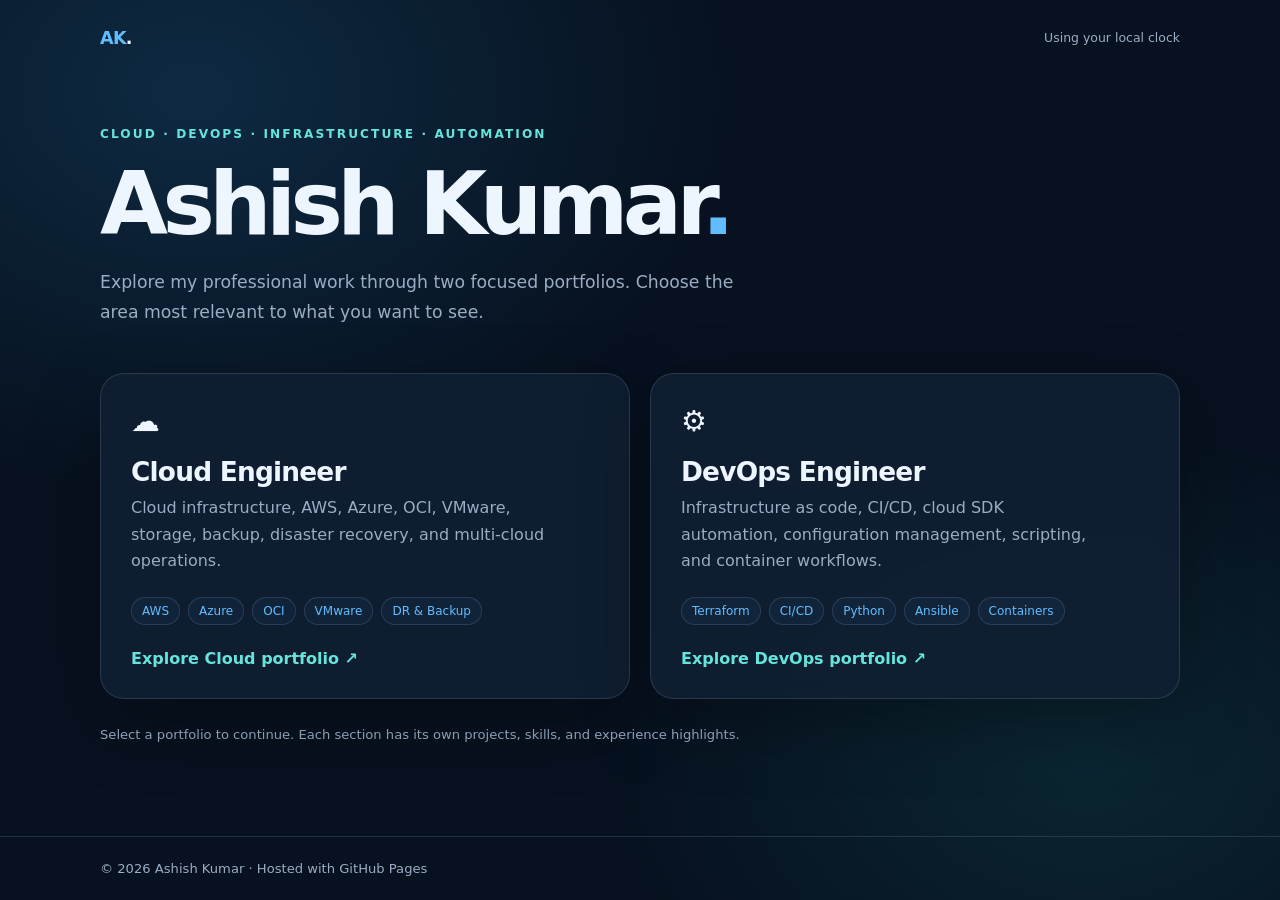
==== commit af910fb2: "modified:   index.html" ====
--- a/index.html
+++ b/index.html
@@ -2,511 +2,143 @@
 <html lang="en">
 <head>
   <meta charset="UTF-8">
-  <meta name="viewport" content="width=device-width, initial-scale=1.0">
-  <meta name="theme-color" content="#08111f">
-  <meta name="description" content="Ashish Kumar — Cloud Engineer specializing in AWS, Azure, OCI, VMware, infrastructure automation, centralized logging, and disaster recovery.">
-  <title>Ashish Kumar | Cloud Engineer</title>
-  <style>
-    :root {
-      color-scheme: dark;
-      --bg: #08111f;
-      --bg-soft: #0d192a;
-      --panel: rgba(17, 31, 50, .78);
-      --panel-solid: #111f32;
-      --text: #edf4ff;
-      --muted: #9aabc2;
-      --blue: #55b8ff;
-      --cyan: #65e2e5;
-      --line: rgba(157, 190, 225, .16);
-      --shadow: 0 22px 65px rgba(0, 0, 0, .28);
-      --radius: 22px;
-      --max: 1120px;
-    }
-    * { box-sizing: border-box; }
-    html { scroll-behavior: smooth; scroll-padding-top: 88px; }
-    body {
-      margin: 0;
-      background:
-        radial-gradient(ellipse at 82% 8%, rgba(31, 116, 183, .18), transparent 34rem),
-        radial-gradient(ellipse at 8% 42%, rgba(23, 159, 171, .09), transparent 30rem),
-        var(--bg);
-      color: var(--text);
-      font-family: Inter, ui-sans-serif, system-ui, -apple-system, BlinkMacSystemFont, "Segoe UI", sans-serif;
-      line-height: 1.65;
-      -webkit-font-smoothing: antialiased;
-    }
-    a { color: inherit; text-decoration: none; }
-    button { font: inherit; }
-    .wrap { width: min(var(--max), calc(100% - 44px)); margin: 0 auto; }
-    .site-header {
-      position: sticky; top: 0; z-index: 20;
-      background: rgba(8, 17, 31, .82);
-      border-bottom: 1px solid var(--line);
-      backdrop-filter: blur(18px);
-    }
-    .nav {
-      min-height: 76px; display: flex; align-items: center; justify-content: space-between; gap: 24px;
-    }
-    .brand { color: var(--blue); font-weight: 800; letter-spacing: -.04em; font-size: 1.12rem; }
-    .brand span { color: var(--text); }
-    .nav-links { display: flex; align-items: center; gap: 26px; }
-    .nav-links a { color: var(--muted); font-size: .88rem; transition: color .2s ease; }
-    .nav-links a:hover, .nav-links a:focus-visible { color: var(--blue); }
-    .nav-cta {
-      border: 1px solid rgba(85,184,255,.45); color: var(--blue) !important;
-      padding: 9px 15px; border-radius: 999px;
-    }
-    .menu-toggle {
-      display: none; border: 1px solid var(--line); color: var(--text);
-      background: var(--panel-solid); border-radius: 10px; padding: 8px 11px; cursor: pointer;
-    }
-    .hero { padding: 108px 0 92px; min-height: 590px; display: grid; align-items: center; }
-    .hero-grid { display: grid; grid-template-columns: 1.3fr .7fr; align-items: center; gap: 58px; }
-    .eyebrow {
-      display: inline-flex; align-items: center; gap: 10px; color: var(--cyan);
-      font-size: .78rem; font-weight: 750; letter-spacing: .16em; text-transform: uppercase;
-    }
-    .eyebrow::before { content: ""; width: 25px; height: 1px; background: var(--cyan); }
-    h1 { font-size: clamp(3.1rem, 7vw, 5.8rem); line-height: .99; letter-spacing: -.065em; margin: 22px 0; }
-    h1 .accent, .accent { color: var(--blue); }
-    .hero-copy { color: var(--muted); max-width: 650px; font-size: clamp(1rem, 1.8vw, 1.15rem); }
-    .hero-actions { display: flex; flex-wrap: wrap; gap: 13px; margin-top: 32px; }
-    .btn {
-      display: inline-flex; align-items: center; justify-content: center; gap: 9px;
-      padding: 12px 19px; border-radius: 999px; font-weight: 700; font-size: .92rem;
-      border: 1px solid transparent; transition: transform .2s ease, background .2s ease, border-color .2s ease;
-    }
-    .btn:hover { transform: translateY(-2px); }
-    .btn-primary { color: #041321; background: linear-gradient(110deg, var(--blue), var(--cyan)); }
-    .btn-secondary { border-color: var(--line); color: var(--text); background: rgba(255,255,255,.025); }
-    .hero-card {
-      position: relative; padding: 28px; border: 1px solid var(--line); border-radius: 28px;
-      background: linear-gradient(145deg, rgba(20, 42, 67, .92), rgba(10, 22, 37, .88));
-      box-shadow: var(--shadow); overflow: hidden;
-    }
-    .hero-card::before {
-      content: ""; position: absolute; width: 210px; height: 210px; border-radius: 50%;
-      right: -85px; top: -105px; background: rgba(85,184,255,.14); filter: blur(2px);
-    }
-    .card-label { color: var(--muted); font-size: .76rem; text-transform: uppercase; letter-spacing: .13em; }
-    .stat { font-size: 3.2rem; font-weight: 850; letter-spacing: -.07em; line-height: 1.1; margin: 12px 0 4px; }
-    .stat span { color: var(--blue); }
-    .hero-card p { color: var(--muted); margin: 0; font-size: .92rem; }
-    .mini-divider { height: 1px; background: var(--line); margin: 24px 0; }
-    .focus-list { display: grid; gap: 13px; }
-    .focus-item { display: flex; align-items: center; gap: 12px; color: #d9e6f7; font-size: .9rem; }
-    .dot { width: 8px; height: 8px; border-radius: 50%; background: var(--cyan); box-shadow: 0 0 16px rgba(101,226,229,.65); }
-    section { padding: 78px 0; }
-    .section-head { max-width: 690px; margin-bottom: 34px; }
-    .section-kicker { color: var(--cyan); font-size: .75rem; font-weight: 800; letter-spacing: .16em; text-transform: uppercase; }
-    h2 { font-size: clamp(2rem, 4vw, 3rem); line-height: 1.1; letter-spacing: -.05em; margin: 10px 0 14px; }
-    .section-head p, .muted { color: var(--muted); }
-    .about-grid { display: grid; grid-template-columns: 1fr 1fr; gap: 22px; }
-    .panel {
-      background: var(--panel); border: 1px solid var(--line); border-radius: var(--radius);
-      padding: 27px; box-shadow: 0 12px 38px rgba(0,0,0,.12);
-    }
-    .panel p { color: var(--muted); margin: 0; }
-    .quick-facts { display: grid; grid-template-columns: 1fr 1fr; gap: 15px; }
-    .fact { padding: 17px; border-radius: 15px; background: rgba(255,255,255,.035); border: 1px solid var(--line); }
-    .fact strong { display: block; color: var(--blue); font-size: 1.35rem; letter-spacing: -.04em; }
-    .fact span { color: var(--muted); font-size: .82rem; }
-    .skills-grid { display: grid; grid-template-columns: repeat(3, 1fr); gap: 17px; }
-    .skill-card h3, .experience-card h3, .project-card h3 { margin: 0 0 12px; font-size: 1.08rem; }
-    .skill-card p { margin: 0; color: var(--muted); font-size: .91rem; }
-    .tags { display: flex; flex-wrap: wrap; gap: 8px; margin-top: 17px; }
-    .tag {
-      border: 1px solid rgba(85,184,255,.2); color: #c8e7ff; background: rgba(85,184,255,.07);
-      border-radius: 999px; padding: 6px 10px; font-size: .77rem;
-    }
-    .timeline { display: grid; gap: 18px; }
-    .experience-card { position: relative; padding-left: 31px; }
-    .experience-card::before {
-      content: ""; position: absolute; left: 0; top: 7px; bottom: 7px; width: 2px;
-      background: linear-gradient(var(--blue), rgba(101,226,229,.15));
-    }
-    .experience-card::after {
-      content: ""; position: absolute; left: -5px; top: 7px; width: 12px; height: 12px;
-      border-radius: 50%; background: var(--cyan); box-shadow: 0 0 0 5px rgba(101,226,229,.1);
-    }
-    .role { color: var(--blue); font-weight: 700; font-size: .9rem; margin-bottom: 4px; }
-    .company { color: var(--muted); font-size: .87rem; margin-bottom: 13px; }
-    .experience-card ul { margin: 0; padding-left: 19px; color: var(--muted); }
-    .experience-card li { padding: 3px 0; }
-    .projects-grid { display: grid; grid-template-columns: repeat(2, 1fr); gap: 17px; }
-    .project-feature { grid-column: 1 / -1; }
-    .project-feature .project-intro { max-width: 900px; }
-    .project-feature h3 { font-size: 1.25rem; }
-    .project-details { display: grid; grid-template-columns: 1.15fr .85fr; gap: 22px; margin-top: 22px; }
-    .project-subhead { color: var(--text); font-size: .86rem; font-weight: 800; margin: 0 0 11px; }
-    .workflow { display: grid; grid-template-columns: repeat(4, 1fr); gap: 10px; }
-    .workflow-step { position: relative; min-height: 118px; padding: 14px; border-radius: 14px; border: 1px solid var(--line); background: rgba(255,255,255,.025); }
-    .workflow-step strong { display: block; color: var(--cyan); font-size: .82rem; margin-bottom: 7px; }
-    .workflow-step span { display: block; color: var(--muted); font-size: .78rem; line-height: 1.5; }
-    .platform-box { padding: 16px; border: 1px solid var(--line); border-radius: 15px; background: rgba(255,255,255,.025); }
-    .platform-box + .platform-box { margin-top: 10px; }
-    .platform-box strong { display: block; margin-bottom: 5px; font-size: .88rem; }
-    .platform-box p { margin: 0; color: var(--muted); font-size: .82rem; }
-    .project-outcome { margin-top: 18px; padding: 15px 17px; border-left: 2px solid var(--cyan); border-radius: 0 12px 12px 0; background: rgba(101,226,229,.055); color: #d9e6f7; font-size: .87rem; }
-    .project-mark {
-      width: 42px; height: 42px; display: grid; place-items: center; border-radius: 13px;
-      color: var(--cyan); background: rgba(101,226,229,.09); border: 1px solid rgba(101,226,229,.18);
-      font-weight: 800; margin-bottom: 20px;
-    }
-    .project-card p { color: var(--muted); font-size: .9rem; margin: 0; }
-    .cert-list { display: grid; grid-template-columns: 1fr 1fr; gap: 12px; }
-    .cert {
-      display: flex; gap: 13px; align-items: flex-start; padding: 17px;
-      border: 1px solid var(--line); border-radius: 16px; background: rgba(255,255,255,.025);
-    }
-    .cert-icon { color: var(--cyan); font-size: 1.1rem; line-height: 1.4; }
-    .cert strong { display: block; font-size: .91rem; }
-    .cert span { display: block; color: var(--muted); font-size: .8rem; margin-top: 3px; }
-    .contact-panel {
-      display: flex; align-items: center; justify-content: space-between; gap: 28px;
-      padding: 36px; border-radius: 26px; border: 1px solid rgba(85,184,255,.24);
-      background: linear-gradient(120deg, rgba(23,65,99,.55), rgba(17,31,50,.8));
-    }
-    .contact-panel h2 { margin-top: 0; }
-    .contact-panel p { color: var(--muted); margin-bottom: 0; max-width: 600px; }
-    footer { padding: 26px 0 34px; color: var(--muted); font-size: .82rem; border-top: 1px solid var(--line); }
-    .footer-inner { display: flex; justify-content: space-between; gap: 16px; flex-wrap: wrap; }
-    .fade-up { opacity: 0; transform: translateY(16px); transition: opacity .65s ease, transform .65s ease; }
-    .fade-up.visible { opacity: 1; transform: translateY(0); }
-    @media (max-width: 850px) {
-      .hero-grid { grid-template-columns: 1fr; gap: 35px; }
-      .hero { padding: 75px 0; }
-      .hero-card { max-width: 520px; }
-      .skills-grid, .projects-grid { grid-template-columns: 1fr 1fr; }
-      .project-details { grid-template-columns: 1fr; }
-      .workflow { grid-template-columns: 1fr 1fr; }
-    }
-    @media (max-width: 650px) {
-      .wrap { width: min(100% - 32px, var(--max)); }
-      .nav { min-height: 68px; }
-      .menu-toggle { display: inline-flex; }
-      .nav-links {
-        display: none; position: absolute; top: 68px; left: 0; right: 0; padding: 18px 22px 22px;
-        background: #0b1727; border-bottom: 1px solid var(--line); flex-direction: column; align-items: stretch; gap: 15px;
-      }
-      .nav-links.open { display: flex; }
-      .nav-links a { padding: 5px 0; }
-      h1 { font-size: clamp(2.8rem, 14vw, 4.5rem); }
-      section { padding: 58px 0; }
-      .about-grid, .skills-grid, .projects-grid, .cert-list { grid-template-columns: 1fr; }
-      .project-feature { grid-column: auto; }
-      .workflow { grid-template-columns: 1fr; }
-      .quick-facts { grid-template-columns: 1fr 1fr; }
-      .contact-panel { align-items: flex-start; flex-direction: column; padding: 26px; }
-    }
-    @media (prefers-reduced-motion: reduce) {
-      html { scroll-behavior: auto; }
-      *, *::before, *::after { transition-duration: .01ms !important; animation-duration: .01ms !important; }
-      .fade-up { opacity: 1; transform: none; }
-    }
-  </style>
+  <meta name="viewport" content="width=device-width, initial-scale=1">
+  <meta name="theme-color" content="#f4f7fb" id="theme-color">
+  <meta name="description" content="Ashish Kumar — choose the Cloud Engineer or DevOps Engineer portfolio. AWS, Azure, OCI, VMware, infrastructure, automation and CI/CD.">
+  <title>Ashish Kumar | Cloud & DevOps Portfolio</title>
   <!-- Cloudflare Web Analytics -->
   <script type='module' src='https://static.cloudflareinsights.com/beacon.min.js' data-cf-beacon='{"token": "a463b9ef5cca4a9b9ae7f655a1fec569"}'></script>
   <!-- End Cloudflare Web Analytics -->
+  <style>
+    :root {
+      color-scheme: light;
+      --bg:#f4f7fb; --panel:rgba(255,255,255,.82); --text:#142238;
+      --muted:#52647b; --blue:#1769aa; --cyan:#087e83;
+      --line:rgba(40,70,105,.18); --shadow:0 24px 70px rgba(38,65,95,.12);
+    }
+    *{box-sizing:border-box}
+    body{margin:0;min-height:100vh;background:
+      radial-gradient(ellipse at 12% 10%,rgba(255,196,104,.26),transparent 34rem),
+      radial-gradient(ellipse at 88% 88%,rgba(77,177,190,.15),transparent 31rem),var(--bg);
+      color:var(--text);font-family:Inter,ui-sans-serif,system-ui,-apple-system,"Segoe UI",sans-serif;
+      display:flex;flex-direction:column;transition:background .5s,color .5s}
+    a{color:inherit;text-decoration:none}
+    .wrap{width:min(1080px,calc(100% - 40px));margin:auto}
+    header{padding:28px 0}
+    .brand{font-weight:850;letter-spacing:-.04em;color:var(--blue);font-size:1.1rem}
+    .brand span{color:var(--text)}
+    main{flex:1;display:grid;align-items:center;padding:50px 0 80px}
+    .eyebrow{color:var(--cyan);font-size:.76rem;font-weight:750;letter-spacing:.17em;text-transform:uppercase}
+    h1{font-size:clamp(2.8rem,7vw,5.5rem);line-height:1.02;letter-spacing:-.065em;margin:18px 0}
+    .accent{color:var(--blue)}
+    .intro{color:var(--muted);font-size:1.08rem;max-width:650px;line-height:1.75}
+    .choices{display:grid;grid-template-columns:repeat(2,minmax(0,1fr));gap:20px;margin-top:46px}
+    .choice{position:relative;display:block;padding:30px;border:1px solid var(--line);border-radius:24px;
+      background:var(--panel);box-shadow:var(--shadow);backdrop-filter:blur(12px);
+      transition:transform .2s,border-color .2s,background .5s;min-height:255px}
+    .choice:hover,.choice:focus-visible{transform:translateY(-5px);border-color:var(--blue);outline:none}
+    .icon{font-size:1.8rem}
+    .choice h2{font-size:1.65rem;margin:18px 0 8px;letter-spacing:-.03em}
+    .choice p{color:var(--muted);line-height:1.65;margin:0;max-width:420px}
+    .tags{display:flex;flex-wrap:wrap;gap:8px;margin-top:22px}
+    .tag{font-size:.75rem;color:var(--blue);border:1px solid var(--line);background:rgba(60,130,190,.07);border-radius:99px;padding:6px 10px}
+    .open{display:inline-block;color:var(--cyan);font-weight:750;margin-top:24px}
+    .note{color:var(--muted);font-size:.82rem;margin-top:28px}
+    footer{padding:24px 0;color:var(--muted);font-size:.82rem;border-top:1px solid var(--line)}
+    .theme-status{float:right;font-size:.78rem;color:var(--muted);padding-top:2px}
+    body.night{color-scheme:dark;--bg:#07111f;--panel:rgba(16,31,51,.88);--text:#edf5ff;
+      --muted:#9aadc4;--blue:#62bdff;--cyan:#65e4dc;--line:rgba(164,196,230,.17);
+      --shadow:0 24px 70px rgba(0,0,0,.25);
+      background:radial-gradient(ellipse at 15% 10%,rgba(38,130,190,.22),transparent 34rem),
+      radial-gradient(ellipse at 85% 85%,rgba(33,177,172,.13),transparent 30rem),var(--bg)}
+    @media(max-width:700px){.choices{grid-template-columns:1fr}.choice{min-height:0}main{padding:35px 0 55px}.theme-status{float:none;display:block;margin-top:8px}}
+    @media(prefers-reduced-motion:reduce){*,*::before,*::after{transition:none!important}}
+  </style>
 </head>
 <body>
-  <header class="site-header">
-    <div class="wrap nav">
-      <a class="brand" href="#home" aria-label="Ashish Kumar home">A<span>K.</span></a>
-      <button class="menu-toggle" type="button" aria-label="Open navigation" aria-expanded="false">Menu</button>
-      <nav class="nav-links" aria-label="Main navigation">
-        <a href="#about">About</a>
-        <a href="#skills">Skills</a>
-        <a href="#experience">Experience</a>
-        <a href="#projects">Projects</a>
-        <a href="#certifications">Certifications</a>
-        <a class="nav-cta" href="#contact">Contact</a>
-      </nav>
+  <header class="wrap">
+    <a class="brand" href="./">AK<span>.</span></a>
+    <span class="theme-status" id="theme-status" aria-live="polite">Adapting to local daylight</span>
+  </header>
+  <main><div class="wrap">
+    <div class="eyebrow">Cloud · DevOps · Infrastructure · Automation</div>
+    <h1>Ashish Kumar<span class="accent">.</span></h1>
+    <p class="intro">Explore my professional work through two focused portfolios. Choose the area most relevant to what you want to see.</p>
+    <div class="choices">
+      <a class="choice" href="./cloudops/" aria-label="Open Cloud Engineer portfolio">
+        <div class="icon" aria-hidden="true">☁</div>
+        <h2>Cloud Engineer</h2>
+        <p>Cloud infrastructure, AWS, Azure, OCI, VMware, storage, backup, disaster recovery, and multi-cloud operations.</p>
+        <div class="tags"><span class="tag">AWS</span><span class="tag">Azure</span><span class="tag">OCI</span><span class="tag">VMware</span><span class="tag">DR & Backup</span></div>
+        <span class="open">Explore Cloud portfolio ↗</span>
+      </a>
+      <a class="choice" href="./devops/" aria-label="Open DevOps Engineer portfolio">
+        <div class="icon" aria-hidden="true">⚙</div>
+        <h2>DevOps Engineer</h2>
+        <p>Infrastructure as code, CI/CD, cloud SDK automation, configuration management, scripting, and container workflows.</p>
+        <div class="tags"><span class="tag">Terraform</span><span class="tag">CI/CD</span><span class="tag">Python</span><span class="tag">Ansible</span><span class="tag">Containers</span></div>
+        <span class="open">Explore DevOps portfolio ↗</span>
+      </a>
     </div>
-  </header>
+    <p class="note">Select a portfolio to continue. Each section has its own projects, skills, and experience highlights.</p>
+  </div></main>
+  <footer><div class="wrap">© 2026 Ashish Kumar · Hosted with GitHub Pages</div></footer>
+  <script>
+    // Use the visitor's optional browser location to calculate local solar time.
+    // If location is unavailable or denied, use the visitor's local clock as a fallback.
+    (function () {
+      const status = document.getElementById('theme-status');
+      const meta = document.getElementById('theme-color');
 
-  <main>
-    <section class="hero" id="home">
-      <div class="wrap hero-grid">
-        <div class="fade-up">
-          <div class="eyebrow">Cloud Engineer · AWS · Infrastructure</div>
-          <h1>Ashish<br>Kumar<span class="accent">.</span></h1>
-          <p class="hero-copy">
-            Building and operating reliable cloud infrastructure. I work across AWS, cloud operations,
-            automation, storage, and disaster recovery—with a focus on resilient systems and practical solutions.
-          </p>
-          <div class="hero-actions">
-            <a class="btn btn-primary" href="#experience">Explore my experience <span aria-hidden="true">↗</span></a>
-            <a class="btn btn-secondary" href="#contact">Get in touch</a>
-          </div>
-        </div>
-        <aside class="hero-card fade-up" aria-label="Professional overview">
-          <div class="card-label">Professional snapshot</div>
-          <div class="stat">5</div>
-          <p>Years of cloud and infrastructure experience</p>
-          <div class="mini-divider"></div>
-          <div class="focus-list">
-            <div class="focus-item"><span class="dot"></span> AWS cloud infrastructure and operations</div>
-            <div class="focus-item"><span class="dot"></span> Disaster recovery and replication</div>
-            <div class="focus-item"><span class="dot"></span> Automation, backup and patching</div>
-            <div class="focus-item"><span class="dot"></span> AWS · OCI · VMware environments</div>
-          </div>
-        </aside>
-      </div>
-    </section>
+      function setTheme(isDay, label) {
+        document.body.classList.toggle('night', !isDay);
+        meta.setAttribute('content', isDay ? '#f4f7fb' : '#07111f');
+        status.textContent = label;
+      }
 
-    <section id="about">
-      <div class="wrap">
-        <div class="section-head fade-up">
-          <div class="section-kicker">About me</div>
-          <h2>Cloud operations with a <span class="accent">reliability-first</span> mindset.</h2>
-          <p>I help manage, protect, and improve infrastructure so that services remain dependable and recoverable.</p>
-        </div>
-        <div class="about-grid">
-          <div class="panel fade-up">
-            <p>
-              I am a Cloud Engineer with 5 years of experience supporting cloud infrastructure and data protection.
-              My work spans AWS, Oracle Cloud Infrastructure (OCI), Microsoft Azure, and VMware, along with
-              operational automation, backup, storage, and disaster recovery.
-              I enjoy troubleshooting complex infrastructure issues and turning repeatable tasks into safer,
-              more consistent processes.
-            </p>
-          </div>
-          <div class="panel quick-facts fade-up">
-            <div class="fact"><strong>5</strong><span>Years of experience</span></div>
-            <div class="fact"><strong>AWS</strong><span>Cloud infrastructure</span></div>
-            <div class="fact"><strong>OCI</strong><span>Cloud infrastructure</span></div>
-            <div class="fact"><strong>Azure · VMware</strong><span>Enterprise infrastructure</span></div>
-          </div>
-        </div>
-      </div>
-    </section>
+      function solarIsDay(lat, lon, date) {
+        const rad = Math.PI / 180;
+        const day = Math.floor((Date.UTC(date.getFullYear(), date.getMonth(), date.getDate()) -
+          Date.UTC(date.getFullYear(), 0, 0)) / 86400000);
+        const gamma = 2 * Math.PI / 365 * (day - 1);
+        const eqtime = 229.18 * (0.000075 + 0.001868 * Math.cos(gamma) -
+          0.032077 * Math.sin(gamma) - 0.014615 * Math.cos(2 * gamma) -
+          0.040849 * Math.sin(2 * gamma));
+        const decl = 0.006918 - 0.399912 * Math.cos(gamma) +
+          0.070257 * Math.sin(gamma) - 0.006758 * Math.cos(2 * gamma) +
+          0.000907 * Math.sin(2 * gamma) - 0.002697 * Math.cos(3 * gamma) +
+          0.00148 * Math.sin(3 * gamma);
+        const minutes = date.getHours() * 60 + date.getMinutes() + date.getSeconds() / 60;
+        const solarMinutes = (minutes + eqtime + 4 * lon) % 1440;
+        const hourAngle = (solarMinutes / 4 - 180) * rad;
+        const cosZenith = Math.sin(lat * rad) * Math.sin(decl) +
+          Math.cos(lat * rad) * Math.cos(decl) * Math.cos(hourAngle);
+        return cosZenith > Math.cos(90.833 * rad);
+      }
 
-    <section id="skills">
-      <div class="wrap">
-        <div class="section-head fade-up">
-          <div class="section-kicker">Technical skills</div>
-          <h2>Tools I work <span class="accent">with.</span></h2>
-          <p>A practical mix of cloud platforms, infrastructure services, automation, and operations.</p>
-        </div>
-        <div class="skills-grid">
-          <article class="panel skill-card fade-up">
-            <h3>Cloud platforms</h3>
-            <p>Cloud infrastructure deployment, administration, monitoring, and operational support.</p>
-            <div class="tags"><span class="tag">AWS</span><span class="tag">Oracle Cloud (OCI)</span><span class="tag">Azure</span><span class="tag">GCP</span></div>
-          </article>
-          <article class="panel skill-card fade-up">
-            <h3>AWS services</h3>
-            <p>Compute, networking, storage, databases, serverless automation, messaging, and operations.</p>
-            <div class="tags"><span class="tag">EC2</span><span class="tag">S3</span><span class="tag">VPC</span><span class="tag">Route 53</span><span class="tag">RDS</span><span class="tag">EFS</span><span class="tag">FSx</span><span class="tag">Lambda</span><span class="tag">SQS</span><span class="tag">EventBridge</span><span class="tag">CloudWatch</span><span class="tag">Systems Manager</span><span class="tag">IAM</span><span class="tag">AWS Backup</span></div>
-          </article>
-          <article class="panel skill-card fade-up">
-            <h3>Microsoft Azure</h3>
-            <p>Core cloud building blocks across compute, networking, storage, identity, monitoring, and protection.</p>
-            <div class="tags"><span class="tag">Azure Virtual Machines</span><span class="tag">Virtual Network</span><span class="tag">Network Security Groups</span><span class="tag">Storage Accounts</span><span class="tag">Blob Storage</span><span class="tag">Microsoft Entra ID</span><span class="tag">Azure Monitor</span><span class="tag">Key Vault</span><span class="tag">Azure Backup</span></div>
-          </article>
-          <article class="panel skill-card fade-up">
-            <h3>OCI & VMware</h3>
-            <p>Cloud compute, virtual networking, storage, serverless functions, messaging, and virtualization.</p>
-            <div class="tags"><span class="tag">OCI Compute</span><span class="tag">VCN</span><span class="tag">Block Volume</span><span class="tag">Object Storage</span><span class="tag">OCI Functions</span><span class="tag">OCI Queue</span><span class="tag">vSphere</span><span class="tag">ESXi</span><span class="tag">vCenter</span></div>
-          </article>
-          <article class="panel skill-card fade-up">
-            <h3>Resilience & data protection</h3>
-            <p>Backup operations, snapshot replication, retention, recovery testing, and virtualization support.</p>
-            <div class="tags"><span class="tag">AWS Backup</span><span class="tag">EBS Snapshots</span><span class="tag">Block Volume Backups</span><span class="tag">Zerto</span><span class="tag">VMware</span><span class="tag">DR testing</span></div>
-          </article>
-          <article class="panel skill-card fade-up">
-            <h3>Log collection & security monitoring</h3>
-            <p>Collecting infrastructure and security-service logs and forwarding them to centralized SIEM platforms.</p>
-            <div class="tags"><span class="tag">WAF Logs</span><span class="tag">S3 Logs</span><span class="tag">CloudWatch Logs</span><span class="tag">Lambda Logs</span><span class="tag">SIEM Integration</span><span class="tag">ELK Stack</span></div>
-          </article>
-          <article class="panel skill-card fade-up">
-            <h3>Automation & scripting</h3>
-            <p>Automating infrastructure operations and repeatable administration tasks.</p>
-            <div class="tags"><span class="tag">Python</span><span class="tag">PowerShell</span><span class="tag">Bash</span><span class="tag">Ansible</span></div>
-          </article>
-          <article class="panel skill-card fade-up">
-            <h3>Infrastructure as code</h3>
-            <p>Working with infrastructure definitions and deployment automation.</p>
-            <div class="tags"><span class="tag">Terraform</span><span class="tag">CloudFormation</span></div>
-          </article>
-          <article class="panel skill-card fade-up">
-            <h3>Security & operations</h3>
-            <p>Identity, security posture, configuration visibility, patching, and monitoring.</p>
-            <div class="tags"><span class="tag">Security Hub</span><span class="tag">GuardDuty</span><span class="tag">AWS Config</span><span class="tag">Active Directory</span></div>
-          </article>
-        </div>
-      </div>
-    </section>
+      function fallback() {
+        const h = new Date().getHours();
+        setTheme(h >= 6 && h < 18, 'Using your local clock');
+      }
 
-    <section id="experience">
-      <div class="wrap">
-        <div class="section-head fade-up">
-          <div class="section-kicker">Experience</div>
-          <h2>Where I have <span class="accent">made an impact.</span></h2>
-          <p>Infrastructure engineering across cloud operations, storage, and disaster recovery.</p>
-        </div>
-        <div class="timeline">
-          <article class="panel experience-card fade-up">
-            <div class="role">Engineer – Infrastructure Storage & Data Protection</div>
-            <h3>NaviSite · Part of Accenture</h3>
-            <div class="company">Cloud infrastructure, storage, and data protection</div>
-            <ul>
-              <li>Support disaster recovery testing and recovery operations across AWS, OCI, and VMware environments.</li>
-              <li>Manage replication activities and support Zerto upgrades and related DR operations.</li>
-              <li>Assist with infrastructure protection, backup operations, troubleshooting, and recovery readiness.</li>
-              <li>Coordinate with cloud and network teams to resolve dependencies during DR activities.</li>
-            </ul>
-          </article>
-          <article class="panel experience-card fade-up">
-            <div class="role">Associate Engineer / Cloud Engineer</div>
-            <h3>NCS Technologies India Pvt. Ltd.</h3>
-            <div class="company">Cloud infrastructure and operations</div>
-            <ul>
-              <li>Managed AWS cloud infrastructure and operations, supporting compute, networking, storage, and database services.</li>
-              <li>Worked with EC2, Route 53, S3, RDS, VPC, EFS, FSx, Service Catalog, and CloudWatch.</li>
-              <li>Supported IAM administration, Security Hub, GuardDuty, AWS Config, and Active Directory role assignments.</li>
-              <li>Automated backup and patching activities to improve operational consistency.</li>
-            </ul>
-          </article>
-        </div>
-      </div>
-    </section>
+      function updateFromCoordinates(lat, lon) {
+        const now = new Date();
+        setTheme(solarIsDay(lat, lon, now), 'Theme follows local sunrise and sunset');
+      }
 
-    <section id="projects">
-      <div class="wrap">
-        <div class="section-head fade-up">
-          <div class="section-kicker">Selected work</div>
-          <h2>Focused on dependable <span class="accent">infrastructure.</span></h2>
-          <p>Examples of the infrastructure work and operational capabilities I have been involved in.</p>
-        </div>
-        <div class="projects-grid">
-          <article class="panel project-card project-feature fade-up">
-            <div class="project-mark">01</div>
-            <h3>Automated Snapshot Replication &amp; DR Retention</h3>
-            <p class="project-intro">Designed and implemented an event-driven disaster recovery automation workflow to create volume snapshots at 30-minute intervals, transfer them to a designated DR region, and enforce a controlled retention policy. The solution was implemented across AWS and Oracle Cloud Infrastructure (OCI), using each platform’s native serverless and messaging services.</p>
-            <div class="project-details">
-              <div>
-                <h4 class="project-subhead">Workflow architecture</h4>
-                <div class="workflow" aria-label="Snapshot disaster recovery workflow">
-                  <div class="workflow-step"><strong>1 · Schedule</strong><span>A scheduled trigger initiates snapshot creation every 30 minutes.</span></div>
-                  <div class="workflow-step"><strong>2 · Capture</strong><span>A serverless function creates snapshots for the configured source volumes.</span></div>
-                  <div class="workflow-step"><strong>3 · Queue &amp; copy</strong><span>Snapshot tasks enter a queue; a worker function processes them and copies snapshots to the DR region.</span></div>
-                  <div class="workflow-step"><strong>4 · Retain</strong><span>Retention logic keeps the latest two DR copies per volume and removes older copies.</span></div>
-                </div>
-              </div>
-              <div>
-                <h4 class="project-subhead">Cloud services used</h4>
-                <div class="platform-box"><strong>AWS implementation</strong><p>Amazon EventBridge Scheduler · AWS Lambda · Amazon SQS · EBS Snapshots · Cross-Region Copy</p></div>
-                <div class="platform-box"><strong>OCI implementation</strong><p>OCI scheduling trigger · OCI Functions · OCI Queue · Block Volume Backups · Cross-Region Copy</p></div>
-              </div>
-            </div>
-            <div class="project-outcome"><strong>Operational value:</strong> Reduced manual effort in recurring DR snapshot operations, separated snapshot creation from asynchronous copy processing, and applied a consistent two-copy-per-volume retention policy in the DR region. Queue-based processing also provides a clear point to monitor task status and handle unsuccessful copy operations.</div>
-            <div class="tags"><span class="tag">AWS</span><span class="tag">OCI</span><span class="tag">Lambda</span><span class="tag">OCI Functions</span><span class="tag">EventBridge Scheduler</span><span class="tag">SQS / OCI Queue</span><span class="tag">Snapshot Automation</span><span class="tag">Disaster Recovery</span></div>
-          </article>
-          <article class="panel project-card project-feature fade-up">
-            <div class="project-mark">02</div>
-            <h3>Centralized Cloud Log Collection &amp; SIEM Integration</h3>
-            <p class="project-intro">Developed an automation script at NCS Technologies to collect logs from multiple AWS security and infrastructure services and deliver them to a centralized Security Information and Event Management (SIEM) platform. The collection covered Web Application Firewall (WAF) activity, S3 bucket logs, CloudWatch logs, and AWS Lambda logs, helping bring operational and security telemetry together for centralized analysis.</p>
-            <div class="project-details">
-              <div>
-                <h4 class="project-subhead">Collection workflow</h4>
-                <div class="workflow" aria-label="Cloud log collection workflow">
-                  <div class="workflow-step"><strong>1 · Identify sources</strong><span>Gather log data from WAF, S3, CloudWatch, and Lambda services.</span></div>
-                  <div class="workflow-step"><strong>2 · Collect</strong><span>Use a custom automation script to retrieve logs from the configured sources.</span></div>
-                  <div class="workflow-step"><strong>3 · Transfer</strong><span>Move the collected log data through the integration workflow to the SIEM platform.</span></div>
-                  <div class="workflow-step"><strong>4 · Centralize</strong><span>Make the service logs available in one place for security and operational analysis.</span></div>
-                </div>
-              </div>
-              <div>
-                <h4 class="project-subhead">Log sources &amp; integration</h4>
-                <div class="platform-box"><strong>AWS log sources</strong><p>Web Application Firewall (WAF) logs · S3 bucket logs · Amazon CloudWatch Logs · AWS Lambda logs</p></div>
-                <div class="platform-box"><strong>Integration</strong><p>Custom Python/script-based log collection · SIEM ingestion</p></div>
-              </div>
-            </div>
-            <div class="project-outcome"><strong>Operational value:</strong> Reduced the effort involved in collecting logs from separate AWS services and enabled centralized visibility of security and infrastructure events through the SIEM platform.</div>
-            <div class="tags"><span class="tag">AWS WAF</span><span class="tag">Amazon S3</span><span class="tag">CloudWatch Logs</span><span class="tag">AWS Lambda</span><span class="tag">Python</span><span class="tag">Log Automation</span><span class="tag">SIEM</span></div>
-          </article>
-          <article class="panel project-card fade-up">
-            <div class="project-mark">03</div>
-            <h3>Cloud infrastructure operations</h3>
-            <p>Administration and operational support across AWS, Oracle Cloud Infrastructure (OCI), Microsoft Azure, and VMware environments, covering compute, networking, storage, monitoring, security, and automation.</p>
-            <div class="tags"><span class="tag">AWS</span><span class="tag">OCI</span><span class="tag">Azure</span><span class="tag">VMware</span></div>
-          </article>
-        </div>
-      </div>
-    </section>
-
-    <section id="certifications">
-      <div class="wrap">
-        <div class="section-head fade-up">
-          <div class="section-kicker">Certifications</div>
-          <h2>Continuous <span class="accent">learning.</span></h2>
-          <p>Cloud and security credentials.</p>
-        </div>
-        <div class="cert-list">
-          <div class="cert fade-up"><div class="cert-icon">✦</div><div><strong>AWS Certified Solutions Architect – Associate</strong><span>Amazon Web Services</span></div></div>
-          <div class="cert fade-up"><div class="cert-icon">✦</div><div><strong>Microsoft Certified: Azure Administrator (AZ-104)</strong><span>Microsoft Azure</span></div></div>
-          <div class="cert fade-up"><div class="cert-icon">✦</div><div><strong>Azure Fundamentals (AZ-900)</strong><span>Microsoft Azure</span></div></div>
-          <div class="cert fade-up"><div class="cert-icon">✦</div><div><strong>Google Cloud Certified Professional Cloud DevOps Engineer</strong><span>Google Cloud</span></div></div>
-          <div class="cert fade-up"><div class="cert-icon">✦</div><div><strong>Oracle Cloud Infrastructure 2025 Architect Associate</strong><span>Oracle Cloud Infrastructure</span></div></div>
-          <div class="cert fade-up"><div class="cert-icon">✦</div><div><strong>Oracle Cloud Infrastructure 2025 DevOps Professional</strong><span>Oracle Cloud Infrastructure</span></div></div>
-          <div class="cert fade-up"><div class="cert-icon">✦</div><div><strong>Google Cloud Certified Associate Cloud Engineer</strong><span>Google Cloud</span></div></div>
-        </div>
-      </div>
-    </section>
-
-    <section id="contact">
-      <div class="wrap">
-        <div class="contact-panel fade-up">
-          <div>
-            <div class="section-kicker">Contact</div>
-            <h2>Let's build something <span class="accent">reliable.</span></h2>
-            <p>Interested in cloud infrastructure, AWS operations, automation, or disaster recovery? Connect with me on GitHub.</p>
-          </div>
-          <a class="btn btn-primary" href="https://github.com/Strikeransh" target="_blank" rel="noopener noreferrer">Visit my GitHub <span aria-hidden="true">↗</span></a>
-        </div>
-      </div>
-    </section>
-  </main>
-
-  <footer>
-    <div class="wrap footer-inner">
-      <span>© <span id="year"></span> Ashish Kumar. Built with HTML, CSS & JavaScript.</span>
-      <a href="#home">Back to top ↑</a>
-    </div>
-  </footer>
-
-  <script>
-    const menuButton = document.querySelector('.menu-toggle');
-    const navLinks = document.querySelector('.nav-links');
-
-    menuButton.addEventListener('click', () => {
-      const isOpen = navLinks.classList.toggle('open');
-      menuButton.setAttribute('aria-expanded', String(isOpen));
-      menuButton.textContent = isOpen ? 'Close' : 'Menu';
-    });
-
-    navLinks.querySelectorAll('a').forEach(link => {
-      link.addEventListener('click', () => {
-        navLinks.classList.remove('open');
-        menuButton.setAttribute('aria-expanded', 'false');
-        menuButton.textContent = 'Menu';
-      });
-    });
-
-    document.getElementById('year').textContent = new Date().getFullYear();
-
-    const observer = new IntersectionObserver(entries => {
-      entries.forEach(entry => {
-        if (entry.isIntersecting) {
-          entry.target.classList.add('visible');
-          observer.unobserve(entry.target);
-        }
-      });
-    }, { threshold: 0.12 });
-
-    document.querySelectorAll('.fade-up').forEach(element => observer.observe(element));
+      fallback();
+      if (navigator.geolocation) {
+        navigator.geolocation.getCurrentPosition(
+          p => updateFromCoordinates(p.coords.latitude, p.coords.longitude),
+          () => { status.textContent = 'Using your local clock'; },
+          { enableHighAccuracy: false, timeout: 7000, maximumAge: 3600000 }
+        );
+      }
+      setInterval(() => {
+        // Re-evaluate using local clock fallback; solar location is refreshed on reload.
+        if (status.textContent === 'Using your local clock') fallback();
+      }, 60000);
+    })();
   </script>
 </body>
 </html>
